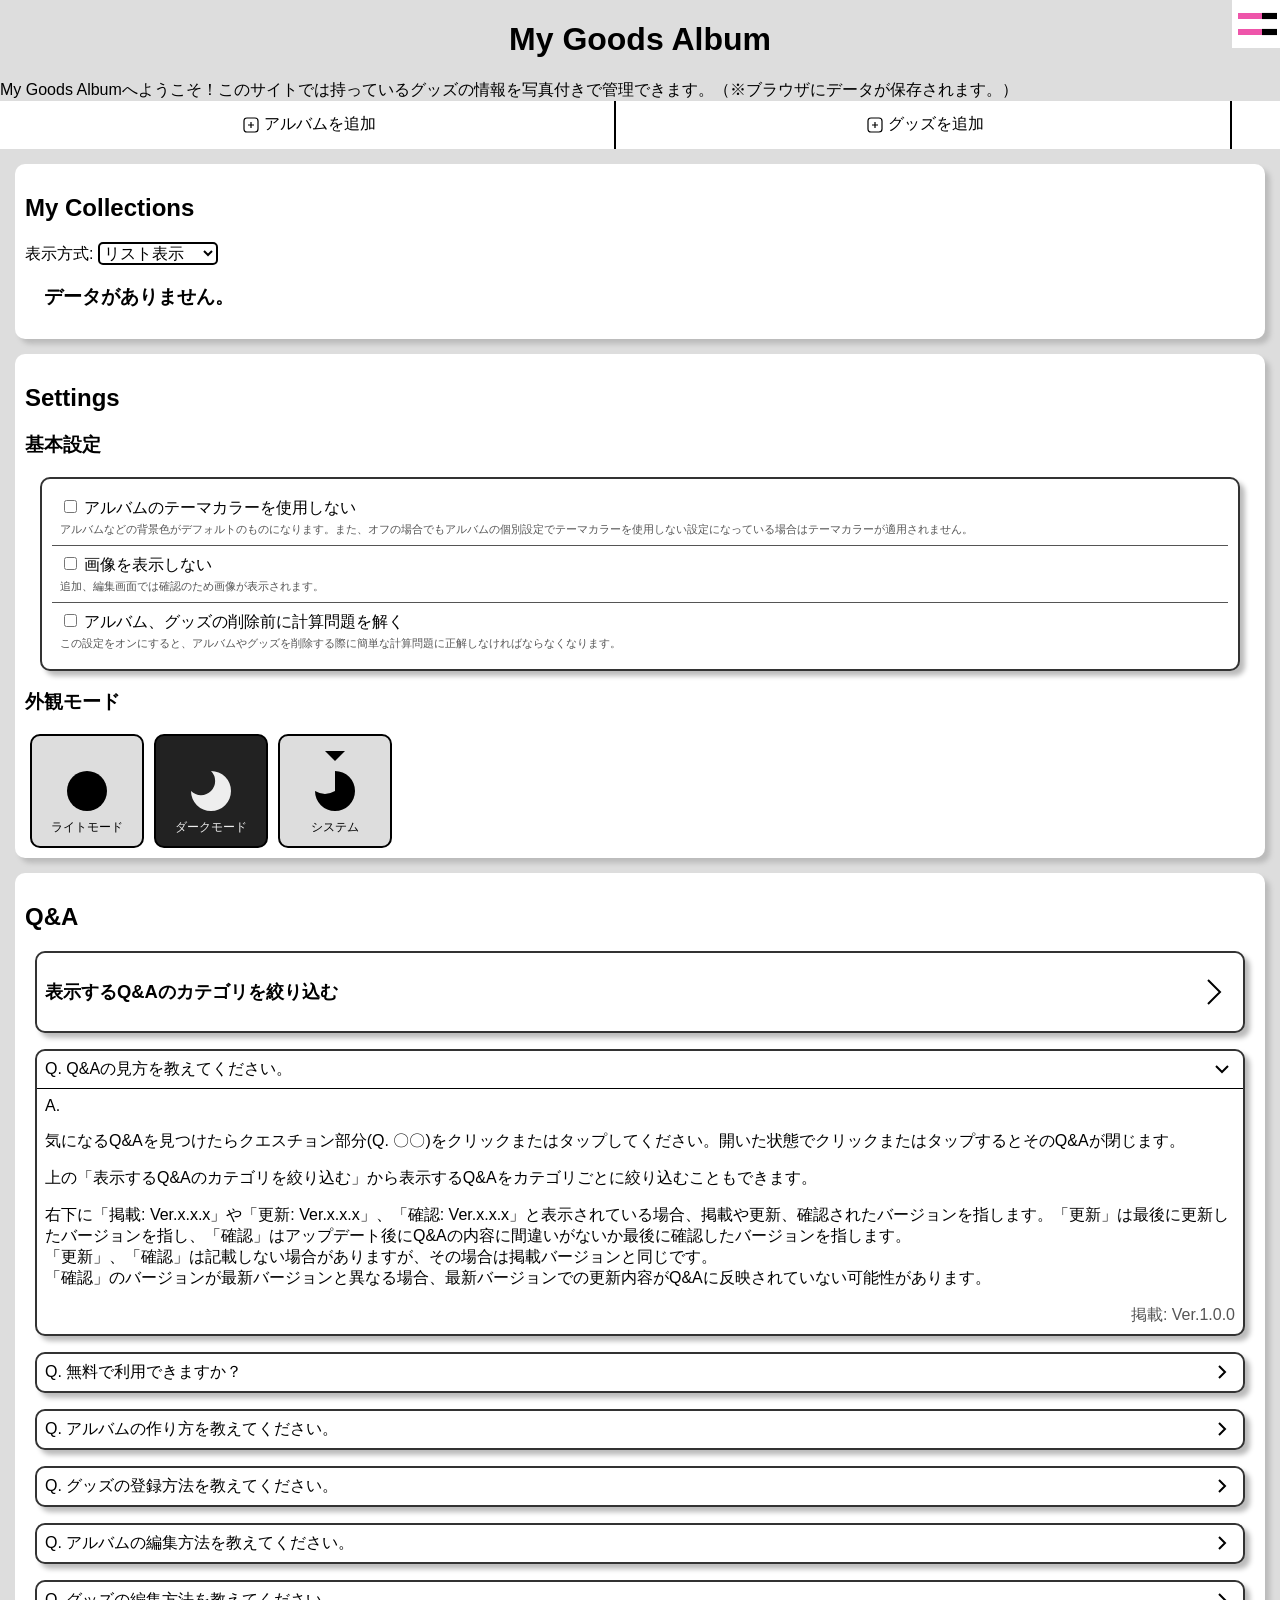
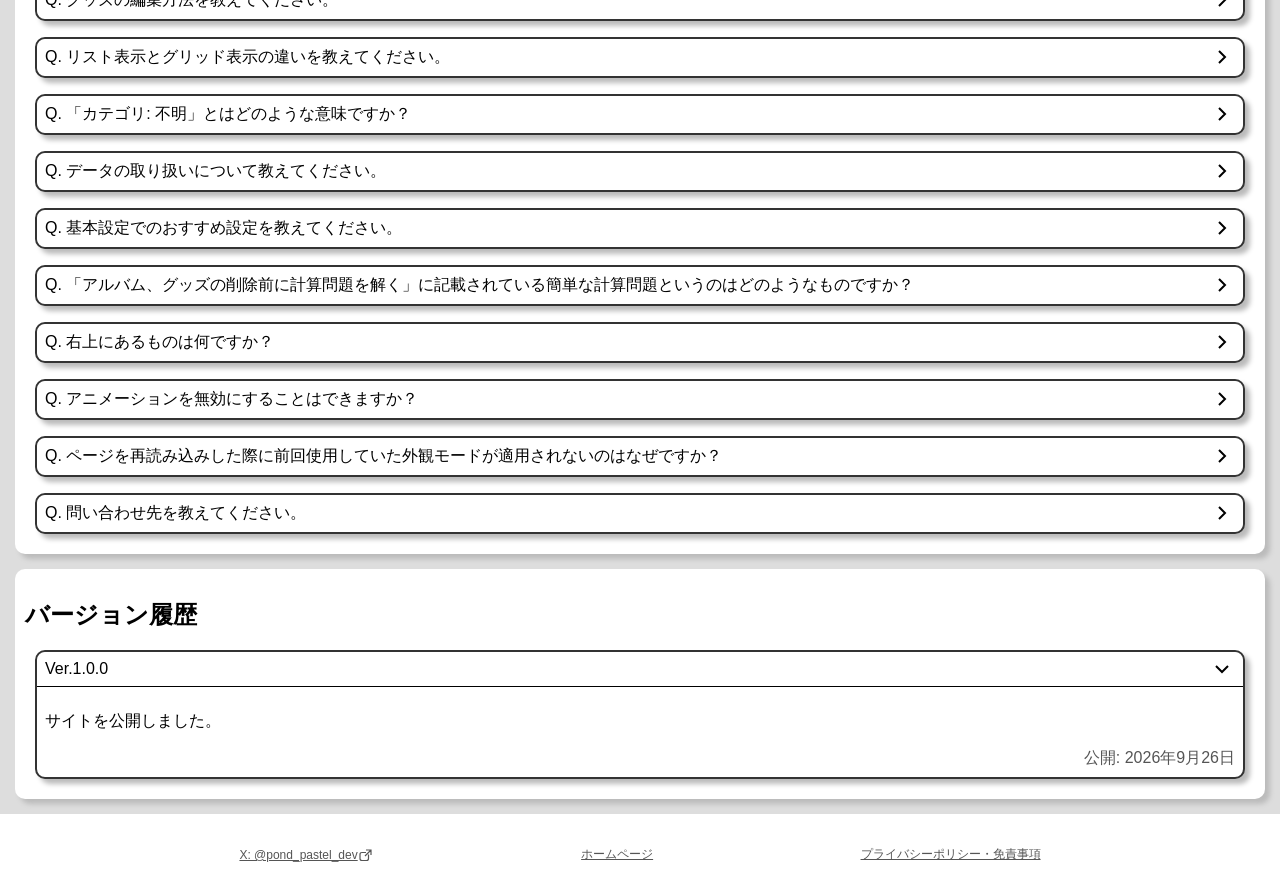
==== index.html @ c4eeac47 "Add files via upload" ====
<!DOCTYPE html>
<html lang="ja">
<head>
    <!-- Google tag (gtag.js) -->
    <script async src="https://www.googletagmanager.com/gtag/js?id=G-2VL06GJZG4"></script>
    <script>
        window.dataLayer = window.dataLayer || [];
        function gtag(){dataLayer.push(arguments);}
        const analyticsDisabled = localStorage.getItem("analytics-disabled");
        if(!JSON.parse(analyticsDisabled)) {
            gtag('js', new Date());

            gtag('config', 'G-2VL06GJZG4');
        }
    </script>
    <meta charset="UTF-8">
    <meta name="viewport" content="width=device-width, initial-scale=1.0">
    <meta name="description" content="My Goods Albumは、持っているグッズを記録・管理できるツールです。グッズの写真や情報を登録して、自分のコレクションを整理できます。">
    <meta name="keywords" content="推し活,グッズ,管理,コレクション,My Goods Album">
    <link rel="canonical" href="https://pond-pastel.github.io/my_goods_album/">
    <!--ogp-->
    <meta property="og:site_name" content="Pond Pastel">
    <meta property="og:title" content="My Goods Album - 持っているグッズを管理">
    <meta property="og:description" content="My Goods Albumは、持っているグッズを記録・管理できるツールです。グッズの写真や情報を登録して、自分のコレクションを整理できます。">
    <meta property="og:url" content="https://pond-pastel.github.io/my_goods_album/">
    <meta property="og:type" content="website">
    <meta property="og:image" content="https://pond-pastel.github.io/my_goods_album/image.png">
    <!--/ogp-->
    <!--twitter-->
    <meta name="twitter:card" content="summary_large_image">
    <meta name="twitter:site" content="@pond_pastel_dev">
    <meta name="twitter:title" content="My Goods Album - 持っているグッズを管理">
    <meta name="twitter:description" content="My Goods Albumは、持っているグッズを記録・管理できるツールです。グッズの写真や情報を登録して、自分のコレクションを整理できます。">
    <meta name="twitter:image" content="https://pond-pastel.github.io/my_goods_album/image.png">
    <!--/twitter-->
    <meta name="robots" content="index, follow">
    <script type="application/ld+json">
    {
        "@context": "https://schema.org",
        "@type": "SoftwareApplication",
        "name": "My Goods Album",
        "url": "https://pond-pastel.github.io/my_goods_album/",
        "applicationCategory": "LifestyleApplication",
        "softwareVersion": "1.0.0",
        "operatingSystem": "Web",
        "description": "My Goods Albumは、持っているグッズを記録・管理できるツールです。グッズの写真や情報を登録して、自分のコレクションを整理できます。",
        "author": {
            "@type": "Person",
            "name": "Pond Pastel"
        },
        "datePublished": "2026-09-26",
        "dateModified": "2026-09-26",
        "publisher": {
            "@type": "Organization",
            "name": "Pond Pastel",
            "url": "https://pond-pastel.github.io/",
            "logo": {
                "@type": "ImageObject",
                "url": "https://pond-pastel.github.io/logo.png"
            }
        },
        "browserRequirements": "JavaScript enabled",
        "inLanguage": "ja",
        "isAccessibleForFree": true
    }
    </script>
    <script type="application/ld+json">
        {
            "@context": "https://schema.org",
            "@type": "BreadcrumbList",
            "itemListElement": [
                {
                    "@type": "ListItem",
                    "position": 1,
                    "name": "トップ",
                    "item": "https://pond-pastel.github.io/"
                },
                {
                    "@type": "ListItem",
                    "position": 2,
                    "name": "My Goods Album",
                    "item": "https://pond-pastel.github.io/my_goods_album/"
                }
            ]
        }
    </script>
    <title>My Goods Album - 持っているグッズを管理</title>
    <link rel="icon" href="https://pond-pastel.github.io/favicon.ico" type="image/x-icon">
    <!--iPhone PWA-->
    <link rel="manifest" href="./manifest.webmanifest">
    <meta name="mobile-web-app-capable" content="yes">
    <meta name="theme-color" content="#ffc0cb">
    <meta name="apple-mobile-web-app-title" content="My Goods Album">
    <link rel="apple-touch-icon" href="./icon-192.png">
    <!--/iPhone PWA-->
    <link rel="stylesheet" href="style.css">
</head>
<body>
    <script type="module" src="main.js"></script>
    <h1 id="top">My Goods Album</h1>
    <div>My Goods Albumへようこそ！このサイトでは持っているグッズの情報を写真付きで管理できます。（※ブラウザにデータが保存されます。）</div>
    <noscript>
        <div id="noscript-title">JavaScriptが無効になっています。</div>
        <div>このサイトを表示するためにはブラウザの設定からJavaScriptを有効にしてください。</div>
    </noscript>
    <div id="blur">
        <div id="popup"></div>
    </div>
    <div class="details" id="banner">
        <div class="details-container">
            <div class="details-content">
                <div id="banner-content"></div>
            </div>
        </div>
    </div>
    <header>
        <div class="button-group">
            <button class="menu-button" id="add-new-folder-button">
                <svg viewBox="0 0 16 16" width="16" height="16">
                    <g class="text-svg" stroke="currentColor" stroke-width="1.2" fill="none">
                        <path d="M 1 4 Q 1 1, 4 1 H 12 Q 15 1, 15 4 V 12 Q 15 15, 12 15 H 4 Q 1 15, 1 12 Z" />
                        <path d="M 5 8 H 11 M 8 5 V 11" />
                    </g>
                </svg>
                <span>アルバムを追加</span>
            </button>
            <button class="menu-button" id="add-new-goods-button">
                <svg viewBox="0 0 16 16" width="16" height="16">
                    <g class="text-svg" stroke="currentColor" stroke-width="1.2" fill="none">
                        <path d="M 1 4 Q 1 1, 4 1 H 12 Q 15 1, 15 4 V 12 Q 15 15, 12 15 H 4 Q 1 15, 1 12 Z" />
                        <path d="M 5 8 H 11 M 8 5 V 11" />
                    </g>
                </svg>
                <span>グッズを追加</span>
            </button>
        </div>
    </header>
    <div class="details" id="details-menu-bg">
        <div class="details-container">
            <div class="details-content">
                <div id="details-menu">
                    <div id="jump-button-list">
                        <button class="jump-button details-menu-button" id="top-jump-button" data-jump-point="top">TOP</button>
                        <button class="jump-button details-menu-button" id="folder-jump-button" data-jump-point="folder-goods-box">My Collections</button>
                        <button class="jump-button details-menu-button" data-jump-point="settings">Settings</button>
                        <button class="jump-button details-menu-button" data-jump-point="q-and-a-box">Q&A</button>
                        <button class="jump-button details-menu-button" data-jump-point="ver-history-box">バージョン履歴</button>
                    </div>
                </div>
            </div>
        </div>
    </div>
    <button class="details-button details-menu-button" id="details-menu-button" data-target="details-menu-bg" aria-label="メニューを開く" title="メニューを開く">
        <svg class="penlight-svg" viewBox="0 0 16 32" width="24" height="48">
            <g class="penlight-color-svg" style="fill: #e5a;" fill="currentColor">
                <rect x="6" y="4" width="4" height="16" />
            </g>
            <g class="penlight-handle-svg" fill="currentColor">
                <rect x="5.95" y="20" width="4.1" height="10" />
            </g>
        </svg>
        <svg class="penlight-svg" viewBox="0 0 16 32" width="24" height="48">
            <g class="penlight-color-svg" style="fill: #e5a;" fill="currentColor">
                <rect x="6" y="4" width="4" height="16" />
            </g>
            <g class="penlight-handle-svg" fill="currentColor">
                <rect x="5.95" y="20" width="4.1" height="10" />
            </g>
        </svg>
    </button>
    <div class="box" id="folder-goods-box">
        <div class="loading-message" id="item-loading-message">
            <span>Loading</span>
            <svg class="loading-mark" viewBox="0 0 32 32" width="32" height="32">
                <defs>
                    <linearGradient id="loading-gradient" x1="0%" y1="0%" x2="100%" y2="0%">
                        <stop class="text-svg" offset="0%" stop-color="currentColor" stop-opacity="1" />
                        <stop class="text-svg" offset="100%" stop-color="currentColor" stop-opacity="0.3" />
                    </linearGradient>
                </defs>
                <circle cx="16" cy="16" r="10" id="item-loading-mark" fill="none" stroke="url(#loading-gradient)" stroke-width="4" stroke-linecap="round" stroke-dasharray="40" stroke-dashoffset="0" />
            </svg>
        </div>
        <div class="error-message" id="item-loading-error-message">データの読み込みに失敗しました。</div>
        <div id="folder-goods-group" style="display: none;">
            <h2 id="folder-name">My Collections</h2>
            <div id="folder-action-group" style="display: none;">
                <button id="delete-folder-button">このアルバムを削除</button>
                <button id="edit-folder-button">このアルバムを編集</button>
            </div>
            <div id="display-mode-group">
                <span>表示方式: </span>
                <select id="display-mode-select">
                    <option value="list" selected>リスト表示</option>
                    <option value="grid">グリッド表示</option>
                </select>
            </div>
            <div id="page-history-group" style="display: none;">
                <div id="page-history-button-group"></div>
                <div class="page-back-button-group">
                    <button class="back-button" id="page-back-button">
                        <svg class="text-svg page-back-svg" viewBox="0 0 16 16" width="16" height="16">
                            <g class="text-svg" fill="none" stroke="currentColor" stroke-width="2">
                                <path d="M 10 2 L 6 8 L 10 14" />
                            </g>
                        </svg>
                        <span>Back</span>
                    </button>
                </div>
            </div>
            <div class="error-message" id="no-items-message">データがありません。</div>
            <div id="folder-list"></div>
            <div id="goods-list"></div>
        </div>
    </div>
    <div class="box" id="settings">
        <h2>Settings</h2>
        <div>
            <h3>基本設定</h3>
            <div class="box settings-box">
                <div class="settings-checkbox-group">
                    <label>
                        <input type="checkbox" class="settings-checkbox" id="no-folder-color">
                        <span>アルバムのテーマカラーを使用しない</span>
                    </label>
                    <br>
                    <span class="mini-description animation-reduce-description" style="display: none;">
                        *端末の「動きを減らす」設定がオンになっている場合、この項目はオンになります。
                        <br>
                    </span>
                    <span class="mini-description">アルバムなどの背景色がデフォルトのものになります。また、オフの場合でもアルバムの個別設定でテーマカラーを使用しない設定になっている場合はテーマカラーが適用されません。</span>
                </div>
                <div class="settings-checkbox-group">
                    <label>
                        <input type="checkbox" class="settings-checkbox" id="privacy-protection">
                        <span>画像を表示しない</span>
                    </label>
                    <br>
                    <span class="mini-description">追加、編集画面では確認のため画像が表示されます。</span>
                </div>
                <div class="settings-checkbox-group">
                    <label>
                        <input type="checkbox" class="settings-checkbox" id="calculation-for-deletion">
                        <span>アルバム、グッズの削除前に計算問題を解く</span>
                    </label>
                    <br>
                    <span class="mini-description">この設定をオンにすると、アルバムやグッズを削除する際に簡単な計算問題に正解しなければならなくなります。</span>
                </div>
            </div>
        </div>
        <div>
            <h3>外観モード</h3>
            <div id="appearance-mode-button-group">
                <button class="appearance-mode-button" id="light-mode" data-target="light-mode-radio" title="ライトモード">
                    <input type="radio" name="appearance-mode" id="light-mode-radio">
                    <svg width="100px" height="100px" viewBox="0 0 100 100" class="appearance-mode-svg" id="light-svg">
                        <g class="light-svg-g" fill="currentColor">
                            <path class="appearance-check-svg" d="M 40 10 H 60 L 50 20 Z" />
                            <circle class="light-mark" cx="50" cy="50" r="20" />
                        </g>
                        <text class="light-svg-text appearance-text" fill="currentColor" x="14" y="90">ライトモード</text>
                    </svg>
                </button>
                <button class="appearance-mode-button" id="dark-mode" data-target="dark-mode-radio" title="ダークモード">
                    <input type="radio" name="appearance-mode" id="dark-mode-radio">
                    <svg width="100px" height="100px" viewBox="0 0 100 100" class="appearance-mode-svg" id="dark-svg">
                        <g class="dark-svg-g" fill="currentColor">
                            <path class="appearance-check-svg" d="M 40 10 H 60 L 50 20 Z" />
                            <path class="dark-mark" d="M 30 50 A 10 10 0 0 0 50 30 A 20 20 0 0 1 50 70 A 20 20 0 0 1 30 50 Z" />
                        </g>
                        <text class="dark-svg-text appearance-text" fill="currentColor" x="14" y="90">ダークモード</text>
                    </svg>
                </button>
                <button class="appearance-mode-button" id="system-mode" data-target="system-mode-radio" title="システム">
                    <input type="radio" name="appearance-mode" id="system-mode-radio" checked>
                    <svg width="100px" height="100px" viewBox="0 0 100 100" class="appearance-mode-svg" id="system-svg">
                        <g class="system-svg-g" fill="currentColor">
                            <path class="appearance-check-svg" d="M 40 10 H 60 L 50 20 Z" />
                            <path class="system-mark" d="M 50 30 A 20 20 0 0 1 50 70 A 20 20 0 0 1 30 50 A 20 20 0 0 0 50 50 Z" />
                        </g>
                        <text class="system-svg-text appearance-text" x="26" y="90">システム</text>
                    </svg>
                </button>
            </div>
        </div>
    </div>
    <div class="box" id="q-and-a-box">
        <h2>Q&A</h2>
        <div id="q-and-a-group">
            <div class="details q-and-a-group" id="q-and-a-category-box">
                <button class="details-button q-and-a-button" data-target="q-and-a-category-box">
                    <span id="q-and-a-category-button">表示するQ&Aのカテゴリを絞り込む</span>
                    <svg class="details-arrow" viewBox="0 0 32 32" width="32" height="32" aria-hidden="true">
                        <g class="text-svg" stroke="currentColor" stroke-width="2" fill="none">
                            <path d="M 10 4 L 22 16 L 10 28" />
                        </g>
                    </svg>
                </button>
                <div class="details-container">
                    <div class="details-content">
                        <div id="q-and-a-checkbox-group">
                            <div>チェックが入っているカテゴリのQ&Aが表示されます。</div>
                            <div>
                                <div>
                                    <label>
                                        <input type="checkbox" class="q-and-a-category-checkbox" id="qa-c-how-to-use" checked>
                                        <span>使い方・仕様</span>
                                    </label>
                                </div>
                                <div>
                                    <label>
                                        <input type="checkbox" class="q-and-a-category-checkbox" id="qa-c-settings" checked>
                                        <span>設定</span>
                                    </label>
                                </div>
                                <div>
                                    <label>
                                        <input type="checkbox" class="q-and-a-category-checkbox" id="qa-c-accessibility" checked>
                                        <span>アクセシビリティ</span>
                                    </label>
                                </div>
                                <div>
                                    <label>
                                        <input type="checkbox" class="q-and-a-category-checkbox" id="qa-c-other" checked>
                                        <span>その他</span>
                                    </label>
                                </div>
                            </div>
                        </div>
                    </div>
                </div>
            </div>
            <div class="details q-and-a-group open qa-c-how-to-use" id="qa-how-to-read-the-qa">
                <button class="details-button q-and-a-button" data-target="qa-how-to-read-the-qa">
                    <span class="q-and-a-question">Q&Aの見方を教えてください。</span>
                    <svg class="details-arrow" viewBox="0 0 16 16" width="16" height="16" aria-hidden="true">
                        <g class="text-svg" stroke="currentColor" stroke-width="2" fill="none">
                            <path d="M 5 2 L 11 8 L 5 14" />
                        </g>
                    </svg>
                </button>
                <div class="details-container">
                    <div class="details-content">
                        <div class="q-and-a-answer">
                            <p>
                                気になるQ&Aを見つけたらクエスチョン部分(Q. 〇〇)をクリックまたはタップしてください。開いた状態でクリックまたはタップするとそのQ&Aが閉じます。
                            </p>
                            <p>
                                上の「表示するQ&Aのカテゴリを絞り込む」から表示するQ&Aをカテゴリごとに絞り込むこともできます。
                            </p>
                            <p>
                                右下に「掲載: Ver.x.x.x」や「更新: Ver.x.x.x」、「確認: Ver.x.x.x」と表示されている場合、掲載や更新、確認されたバージョンを指します。「更新」は最後に更新したバージョンを指し、「確認」はアップデート後にQ&Aの内容に間違いがないか最後に確認したバージョンを指します。
                                <br>
                                「更新」、「確認」は記載しない場合がありますが、その場合は掲載バージョンと同じです。
                                <br>
                                「確認」のバージョンが最新バージョンと異なる場合、最新バージョンでの更新内容がQ&Aに反映されていない可能性があります。
                            </p>
                            <div class="ver-of-publication">Ver.1.0.0</div>
                            <!--<div class="last-updated-ver">Ver.1.0.0</div>
                            <div class="verified-ver">Ver.1.0.0</div>-->
                        </div>
                    </div>
                </div>
            </div>
            <div class="details q-and-a-group qa-c-other" id="qa-usage-fees">
                <button class="details-button q-and-a-button" data-target="qa-usage-fees">
                    <span class="q-and-a-question">無料で利用できますか？</span>
                    <svg class="details-arrow" viewBox="0 0 16 16" width="16" height="16" aria-hidden="true">
                        <g class="text-svg" stroke="currentColor" stroke-width="2" fill="none">
                            <path d="M 5 2 L 11 8 L 5 14" />
                        </g>
                    </svg>
                </button>
                <div class="details-container">
                    <div class="details-content">
                        <div class="q-and-a-answer">
                            <p>
                                全ての機能を無料で利用していただけます。
                            </p>
                            <div class="ver-of-publication">Ver.1.0.0</div>
                        </div>
                    </div>
                </div>
            </div>
            <div class="details q-and-a-group qa-c-how-to-use" id="qa-add-album">
                <button class="details-button q-and-a-button" data-target="qa-add-album">
                    <span class="q-and-a-question">アルバムの作り方を教えてください。</span>
                    <svg class="details-arrow" viewBox="0 0 16 16" width="16" height="16" aria-hidden="true">
                        <g class="text-svg" stroke="currentColor" stroke-width="2" fill="none">
                            <path d="M 5 2 L 11 8 L 5 14" />
                        </g>
                    </svg>
                </button>
                <div class="details-container">
                    <div class="details-content">
                        <div class="q-and-a-answer">
                            <p>
                                画面上部左の「アルバムを追加」ボタンをクリックまたはタップして、情報を入力し「追加」ボタンをクリックまたはタップしてください（アルバム名は必須で、その他の項目は任意です）。
                                <br>
                                アルバムは追加時に開かれていたアルバムに追加されます。
                            </p>
                            <div class="ver-of-publication">Ver.1.0.0</div>
                        </div>
                    </div>
                </div>
            </div>
            <div class="details q-and-a-group qa-c-how-to-use" id="qa-add-goods">
                <button class="details-button q-and-a-button" data-target="qa-add-goods">
                    <span class="q-and-a-question">グッズの登録方法を教えてください。</span>
                    <svg class="details-arrow" viewBox="0 0 16 16" width="16" height="16" aria-hidden="true">
                        <g class="text-svg" stroke="currentColor" stroke-width="2" fill="none">
                            <path d="M 5 2 L 11 8 L 5 14" />
                        </g>
                    </svg>
                </button>
                <div class="details-container">
                    <div class="details-content">
                        <div class="q-and-a-answer">
                            <p>
                                画面上部右の「グッズを追加」ボタンをクリックまたはタップして、情報を入力し「追加」ボタンをクリックまたはタップしてください（グッズ名は必須で、その他の項目は任意です）。
                                <br>
                                グッズの追加先は「追加するアルバムを選択」で選択してください。
                            </p>
                            <div class="ver-of-publication">Ver.1.0.0</div>
                        </div>
                    </div>
                </div>
            </div>
            <div class="details q-and-a-group qa-c-how-to-use" id="qa-folder-edit">
                <button class="details-button q-and-a-button" data-target="qa-folder-edit">
                    <span class="q-and-a-question">アルバムの編集方法を教えてください。</span>
                    <svg class="details-arrow" viewBox="0 0 16 16" width="16" height="16" aria-hidden="true">
                        <g class="text-svg" stroke="currentColor" stroke-width="2" fill="none">
                            <path d="M 5 2 L 11 8 L 5 14" />
                        </g>
                    </svg>
                </button>
                <div class="details-container">
                    <div class="details-content">
                        <div class="q-and-a-answer">
                            <p>
                                編集したいアルバムを開き、「このアルバムを編集」ボタンをクリックまたはタップしてください。
                            </p>
                            <div class="ver-of-publication">Ver.1.0.0</div>
                        </div>
                    </div>
                </div>
            </div>
            <div class="details q-and-a-group qa-c-how-to-use" id="qa-goods-edit">
                <button class="details-button q-and-a-button" data-target="qa-goods-edit">
                    <span class="q-and-a-question">グッズの編集方法を教えてください。</span>
                    <svg class="details-arrow" viewBox="0 0 16 16" width="16" height="16" aria-hidden="true">
                        <g class="text-svg" stroke="currentColor" stroke-width="2" fill="none">
                            <path d="M 5 2 L 11 8 L 5 14" />
                        </g>
                    </svg>
                </button>
                <div class="details-container">
                    <div class="details-content">
                        <div class="q-and-a-answer">
                            <p>
                                編集したいグッズを一覧から選び、「このグッズを編集」ボタンをクリックまたはタップしてください。
                            </p>
                            <div class="ver-of-publication">Ver.1.0.0</div>
                        </div>
                    </div>
                </div>
            </div>
            <div class="details q-and-a-group qa-c-how-to-use" id="qa-list-grid-display">
                <button class="details-button q-and-a-button" data-target="qa-list-grid-display">
                    <span class="q-and-a-question">リスト表示とグリッド表示の違いを教えてください。</span>
                    <svg class="details-arrow" viewBox="0 0 16 16" width="16" height="16" aria-hidden="true">
                        <g class="text-svg" stroke="currentColor" stroke-width="2" fill="none">
                            <path d="M 5 2 L 11 8 L 5 14" />
                        </g>
                    </svg>
                </button>
                <div class="details-container">
                    <div class="details-content">
                        <div class="q-and-a-answer">
                            <ul>
                                <li>
                                    リスト表示: 1行につき1つまでアルバム、グッズが表示されます。
                                </li>
                                <li>
                                    グリッド表示: 画面の横幅によりアルバム、グッズが表示される数が以下のように変化します。
                                    <ul>
                                        <li>
                                            600ピクセル以下: 1行につき2つまで
                                        </li>
                                        <li>
                                            601〜899ピクセル: 1行につき3つまで
                                        </li>
                                        <li>
                                            900〜1200ピクセル: 1行につき4つまで
                                        </li>
                                        <li>
                                            1201ピクセル以上: 1行につき5つまで
                                        </li>
                                    </ul>
                                </li>
                            </ul>
                            <div class="ver-of-publication">Ver.1.0.0</div>
                        </div>
                    </div>
                </div>
            </div>
            <div class="details q-and-a-group qa-c-how-to-use" id="qa-category-unknown">
                <button class="details-button q-and-a-button" data-target="qa-category-unknown">
                    <span class="q-and-a-question">「カテゴリ: 不明」とはどのような意味ですか？</span>
                    <svg class="details-arrow" viewBox="0 0 16 16" width="16" height="16" aria-hidden="true">
                        <g class="text-svg" stroke="currentColor" stroke-width="2" fill="none">
                            <path d="M 5 2 L 11 8 L 5 14" />
                        </g>
                    </svg>
                </button>
                <div class="details-container">
                    <div class="details-content">
                        <div class="q-and-a-answer">
                            <p>
                                カテゴリが登録されていない<!--、または廃止されたカテゴリが設定されている-->という意味です。
                            </p>
                            <div class="ver-of-publication">Ver.1.0.0</div>
                        </div>
                    </div>
                </div>
            </div>
            <div class="details q-and-a-group qa-c-how-to-use" id="qa-handling-of-data">
                <button class="details-button q-and-a-button" data-target="qa-handling-of-data">
                    <span class="q-and-a-question">データの取り扱いについて教えてください。</span>
                    <svg class="details-arrow" viewBox="0 0 16 16" width="16" height="16" aria-hidden="true">
                        <g class="text-svg" stroke="currentColor" stroke-width="2" fill="none">
                            <path d="M 5 2 L 11 8 L 5 14" />
                        </g>
                    </svg>
                </button>
                <div class="details-container">
                    <div class="details-content">
                        <div class="q-and-a-answer">
                            <p>
                                登録したアルバム、グッズの情報や画像は外部サーバーへ送信されず、ブラウザ内に保存されます。
                                <br>
                                保存されたデータは通常、保存したブラウザ上でのみ閲覧できます。
                            </p>
                            <p>
                                保存にはIndexedDB（ブラウザにデータを保存する仕組み）を使用しています。
                            </p>
                            <p>
                                ブラウザにのみデータを保存しているため、ブラウザの設定などからデータを削除した場合やブラウザによってデータが削除された場合、データが失われます。
                            </p>
                            <p>
                                一部のデータを削除したい場合は以下の手順で削除してください。
                            </p>
                            <ul>
                                <li>
                                    アルバムを削除する場合: 削除したいアルバムを開き「このアルバムを削除」ボタンをクリックまたはタップし、確認画面で「削除」ボタンをクリックまたはタップしてください。
                                </li>
                                <li>
                                    グッズを削除する場合: 削除したいグッズの詳細画面を開き「このグッズを削除」ボタンをクリックまたはタップし、確認画面で「削除」ボタンをクリックまたはタップしてください。
                                </li>
                            </ul>
                            <div class="ver-of-publication">Ver.1.0.0</div>
                        </div>
                    </div>
                </div>
            </div>
            <div class="details q-and-a-group qa-c-settings" id="qa-recommended-settings">
                <button class="details-button q-and-a-button" data-target="qa-recommended-settings">
                    <span class="q-and-a-question">基本設定でのおすすめ設定を教えてください。</span>
                    <svg class="details-arrow" viewBox="0 0 16 16" width="16" height="16" aria-hidden="true">
                        <g class="text-svg" stroke="currentColor" stroke-width="2" fill="none">
                            <path d="M 5 2 L 11 8 L 5 14" />
                        </g>
                    </svg>
                </button>
                <div class="details-container">
                    <div class="details-content">
                        <div class="q-and-a-answer">
                            <ul>
                                <li>
                                    アルバムのテーマカラーを使用しない: 落ち着いた画面にしたい方はオン、色が変わるのを楽しみたい方はオフにするのがおすすめです（この設定に関わらずアルバムの個別設定で色が変わらない設定にしている場合はそのアルバムでは色は変わりません）。
                                    <br>
                                    アニメーションを完全に止めたい場合は端末の「動きを減らす」設定をオンにしてください。
                                </li>
                                <li>
                                    画像を表示しない: SNSなどに画面を共有する際に登録した画像を表示したくない方はオン、そうでない方はオフがおすすめです（オンにしても追加画面や編集画面では表示されます）。
                                </li>
                                <li>
                                    アルバム、グッズの削除前に計算問題を解く: 誤ってアルバム、グッズを削除したくない方はオン、削除前の計算が面倒な方はオフがおすすめです。
                                </li>
                            </ul>
                            <div class="ver-of-publication">Ver.1.0.0</div>
                        </div>
                    </div>
                </div>
            </div>
            <div class="details q-and-a-group qa-c-settings" id="qa-delete-after-calculation">
                <button class="details-button q-and-a-button" data-target="qa-delete-after-calculation">
                    <span class="q-and-a-question">「アルバム、グッズの削除前に計算問題を解く」に記載されている簡単な計算問題というのはどのようなものですか？</span>
                    <svg class="details-arrow" viewBox="0 0 16 16" width="16" height="16" aria-hidden="true">
                        <g class="text-svg" stroke="currentColor" stroke-width="2" fill="none">
                            <path d="M 5 2 L 11 8 L 5 14" />
                        </g>
                    </svg>
                </button>
                <div class="details-container">
                    <div class="details-content">
                        <div class="q-and-a-answer">
                            <p>
                                (1~9)×(1~9)の掛け算です。
                            </p>
                            <div class="ver-of-publication">Ver.1.0.0</div>
                        </div>
                    </div>
                </div>
            </div>
            <div class="details q-and-a-group qa-c-other" id="qa-jump-menu-button">
                <button class="details-button q-and-a-button" data-target="qa-jump-menu-button">
                    <span class="q-and-a-question">右上にあるものは何ですか？</span>
                    <svg class="details-arrow" viewBox="0 0 16 16" width="16" height="16" aria-hidden="true">
                        <g class="text-svg" stroke="currentColor" stroke-width="2" fill="none">
                            <path d="M 5 2 L 11 8 L 5 14" />
                        </g>
                    </svg>
                </button>
                <div class="details-container">
                    <div class="details-content">
                        <div class="q-and-a-answer">
                            <p>
                                ペンライトをイメージしたメニューボタンです。メニューボタンをクリックまたはタップし、見たい項目をクリックまたはタップするとその項目まで自動でスクロールします。
                            </p>
                            <div class="ver-of-publication">Ver.1.0.0</div>
                        </div>
                    </div>
                </div>
            </div>
            <div class="details q-and-a-group qa-c-accessibility" id="qa-animation">
                <button class="details-button q-and-a-button" data-target="qa-animation">
                    <span class="q-and-a-question">アニメーションを無効にすることはできますか？</span>
                    <svg class="details-arrow" viewBox="0 0 16 16" width="16" height="16" aria-hidden="true">
                        <g class="text-svg" stroke="currentColor" stroke-width="2" fill="none">
                            <path d="M 5 2 L 11 8 L 5 14" />
                        </g>
                    </svg>
                </button>
                <div class="details-container">
                    <div class="details-content">
                        <div class="q-and-a-answer">
                            <p>
                                ご利用の端末の「動きを減らす」設定をオンにすることでアニメーションを無効にできます（点滅防止のためテーマカラーの適用も無効になります）。
                                <br>
                                名称、設定方法は端末やOSにより異なります。
                            </p>
                            <div class="ver-of-publication">Ver.1.0.0</div>
                        </div>
                    </div>
                </div>
            </div>
            <div class="details q-and-a-group qa-c-accessibility" id="qa-init-disable-appearance-mode">
                <button class="details-button q-and-a-button" data-target="qa-init-disable-appearance-mode">
                    <span class="q-and-a-question">ページを再読み込みした際に前回使用していた外観モードが適用されないのはなぜですか？</span>
                    <svg class="details-arrow" viewBox="0 0 16 16" width="16" height="16" aria-hidden="true">
                        <g class="text-svg" stroke="currentColor" stroke-width="2" fill="none">
                            <path d="M 5 2 L 11 8 L 5 14" />
                        </g>
                    </svg>
                </button>
                <div class="details-container">
                    <div class="details-content">
                        <div class="q-and-a-answer">
                            <p>
                                端末の「動きを減らす」設定がオンになっているためです。
                                <br>
                                この設定がオンの場合、点滅防止のためにアクセス時に適用される外観モードがシステムと同じ外観モードになります。
                                <br>
                                システムとは違う外観モードを設定したい場合は再度設定してください（端末の「動きを減らす」設定をオフにする必要はありません）。
                            </p>
                            <div class="ver-of-publication">Ver.1.0.0</div>
                        </div>
                    </div>
                </div>
            </div>
            <div class="details q-and-a-group qa-c-other" id="qa-inquiry">
                <button class="details-button q-and-a-button" data-target="qa-inquiry">
                    <span class="q-and-a-question">問い合わせ先を教えてください。</span>
                    <svg class="details-arrow" viewBox="0 0 16 16" width="16" height="16" aria-hidden="true">
                        <g class="text-svg" stroke="currentColor" stroke-width="2" fill="none">
                            <path d="M 5 2 L 11 8 L 5 14" />
                        </g>
                    </svg>
                </button>
                <div class="details-container">
                    <div class="details-content">
                        <div class="q-and-a-answer">
                            <p>
                                以下のXアカウントまでお問い合わせください。
                                <br>
                                新機能のご要望や不具合報告、その他のお問い合わせなどを受け付けています。
                                <br>
                                回答まで時間がかかる場合があります。また、全てにお答えできるわけではありません。
                            </p>
                            <p>
                                <a class="external-link-a" href="https://x.com/pond_pastel_dev" title="X: @pond_pastel_dev" target="_blank" rel="nofollow noopener noreferrer">
                                    <span >X: @pond_pastel_dev</span>
                                    <svg viewBox="0 0 16 16" width="16" height="16">
                                        <title>外部リンクが開きます。</title>
                                        <g class="external-link-svg" fill="none" stroke="currentColor" stroke-width="1.2">
                                            <path d="M 8 3 H 13 V 8 M 13 3 L 7 9 M 8 5.5 H 4 Q 2 5.5, 2 7.5 V 11.5 Q 2 13.5, 4 13.5 H 8.5 Q 10.5 13.5, 10.5 11.5 V 7.5" />
                                        </g>
                                    </svg>
                                </a>
                            </p>
                            <div class="ver-of-publication">Ver.1.0.0</div>
                        </div>
                    </div>
                </div>
            </div>
        </div>
    </div>
    <div class="box" id="ver-history-box">
        <h2>バージョン履歴</h2>
        <div id="ver-history-group">
            <div class="details ver-history-group open" id="v-1-0-0">
                <button class="details-button ver-history-button" data-target="v-1-0-0">
                    <span>Ver.1.0.0</span>
                    <svg class="details-arrow" viewBox="0 0 16 16" width="16" height="16" aria-hidden="true">
                        <g class="text-svg" stroke="currentColor" stroke-width="2" fill="none">
                            <path d="M 5 2 L 11 8 L 5 14" />
                        </g>
                    </svg>
                </button>
                <div class="details-container">
                    <div class="details-content">
                        <div class="ver-history-content">
                            <p>
                                サイトを公開しました。
                            </p>
                            <div class="ver-public-date">
                                <time datetime="2026-09-26">2026年9月26日</time>
                            </div>
                        </div>
                    </div>
                </div>
            </div>
        </div>
    </div>
    <!--<div class="box" style="display: none;">
        <h2>テスト用ボタン</h2>
        <button class="test" id="test-show-banner-button">Show Banner</button>
        <button class="test" id="test-show-popup-button">Show Popup</button>
        <h2>テスト用svg</h2>
        <div>
            <button class="goods-button">
                <svg class="goods-symbol-svg" viewBox="0 0 100 100">
                    <g class="symbol-svg" fill="none" stroke="currentColor" stroke-width="2">
                        <rect x="27" y="20" width="46" height="60" />
                    </g>
                    <g class="fill-symbol-svg" fill="currentColor">
                        <rect x="27" y="70" width="46" height="10" />
                        <path d="M 30 68 A 1 1 0 0 1 70 68 Z" />
                        <circle cx="50" cy="35" r="10" />
                    </g>
                </svg>
                <span class="overview-group">
                    <span class="goods-title">写真アイコン</span>
                    <span class="overview">説明</span>
                </span>
            </button>
        </div>
        <div>
            <button class="goods-button">
                <svg class="goods-symbol-svg" viewBox="0 0 100 100">
                    <g class="symbol-svg" fill="none" stroke="currentColor" stroke-width="2">
                        <path d="M 42.5 80 Q 40 80, 40 77.5 V 65 Q 40 62.5, 37.5 62.5 Q 35 62.5, 35 60 V 42.5 Q 35 40, 37.5 40 H 62.5 Q 65 40, 65 42.5 V 60 Q 65 62.5, 62.5 62.5 Q 60 62.5, 60 65 V 77.5 Q 60 80, 57.5 80 Z" />
                        <circle cx="50" cy="30" r="7" />
                    </g>
                    <g class="fill-symbol-svg" fill="currentColor">
                        <path d="M 30 80 A 4 1 0 0 1 70 80 A 4 1 0 0 1 30 80 Z" />
                    </g>
                </svg>
                <span class="overview-group">
                    <span class="goods-title">アクスタアイコン</span>
                </span>
            </button>
        </div>
        <div>
            <button class="goods-button">
                <svg class="goods-symbol-svg" viewBox="0 0 100 100">
                    <g class="symbol-svg" fill="none" stroke="currentColor" stroke-width="2">
                        <path d="M 30 40 C 10 10, 90 10, 70 40 Q 50 70, 30 40 M 47 55 V 75 A 1 1 0 0 0 53 75 V 55" />
                    </g>
                    <g class="fill-symbol-svg" fill="currentColor">
                        <path d="M 50 50 L 40 40 A 1 1 0 0 1 50 30 A 1 1 0 0 1 60 40 Z" />
                    </g>
                </svg>
                <span class="overview-group">
                    <span class="goods-title">うちわアイコン</span>
                </span>
            </button>
        </div>
        <div>
            <button class="goods-button">
                <svg class="goods-symbol-svg" viewBox="0 0 100 100">
                    <g class="symbol-svg" fill="none" stroke="currentColor" stroke-width="2">
                        <path d="M 47.5 35 V 15 A 1 1 0 0 1 52.5 15 V 35 A 1 1 0 0 1 47.5 35 Z M 50 85 L 30 65 A 1 1 0 0 1 50 45 A 1 1 0 0 1 70 65 Z" />
                        <circle cx="50" cy="39" r="4" />
                    </g>
                </svg>
                <span class="overview-group">
                    <span class="goods-title">キーホルダーアイコン</span>
                </span>
            </button>
        </div>
        <div>
            <button class="goods-button">
                <svg class="goods-symbol-svg" viewBox="0 0 100 100">
                    <g class="symbol-svg" fill="none" stroke="currentColor" stroke-width="2">
                        <rect x="45" y="10" width="10" height="50" />
                        <path d="M 40 25 L 30 15 M 40 35 H 25 M 40 45 L 30 55 M 60 25 L 70 15 M 60 35 H 75 M 60 45 L 70 55" />
                    </g>
                    <g class="fill-symbol-svg" fill="currentColor">
                        <rect x="43.5" y="60" width="13" height="30" />
                    </g>
                </svg>
                <span class="overview-group">
                    <span class="goods-title">ペンライトアイコン</span>
                </span>
            </button>
        </div>
        <div>
            <button class="goods-button">
                <svg class="goods-symbol-svg" viewBox="0 0 100 100">
                    <g class="symbol-svg" fill="none" stroke="currentColor" stroke-width="2">
                        <path d="M 25 25 L 85 45 L 75 75 L 15 55 Z" />
                    </g>
                    <g class="fill-symbol-svg" fill="currentColor">
                        <path d="M 33 61 A 1 1 0 0 1 57 69 Z M 15 55 L 25 25 L 31 27 L 21 57 Z M 85 45 L 75 75 L 69 73 L 79 43 Z" />
                        <circle cx="52" cy="44" r="6" />
                    </g>
                </svg>
                <span class="overview-group">
                    <span class="goods-title">タオルアイコン</span>
                </span>
            </button>
        </div>
        <div>
            <button class="goods-button">
                <svg class="goods-symbol-svg" viewBox="0 0 100 100">
                    <g class="symbol-svg" fill="none" stroke="currentColor" stroke-width="2">
                        <path d="M 35 60 Q 30 60, 25 65 T 15 70 H 10 L 15 75 L 10 80 H 15 Q 20 80, 25 75 T 40 65 M 65 60 Q 70 60, 75 65 T 85 70 H 90 L 85 75 L 90 80 H 85 Q 80 80, 75 75 T 60 65" />
                    </g>
                    <g class="fill-symbol-svg" fill="currentColor">
                        <path d="M 50 75 L 25 50 A 1 1 0 0 1 50 25 A 1 1 0 0 1 75 50 Z" />
                    </g>
                </svg>
                <span class="overview-group">
                    <span class="goods-title">バッジアイコン</span>
                </span>
            </button>
        </div>
        <div>
            <button class="goods-button">
                <svg class="goods-symbol-svg" viewBox="0 0 100 100">
                    <g class="symbol-svg" fill="none" stroke="currentColor" stroke-width="2">
                        <path d="M 30 30 A 1 1 0 0 1 70 30 H 65 A 1 1 0 0 0 35 30 Z M 20 30 H 80 V 90 H 20 Z M 50 75 L 35 60 A 1 1 0 0 1 50 45 A 1 1 0 0 1 65 60 Z" />
                    </g>
                </svg>
                <span class="overview-group">
                    <span class="goods-title">バッグアイコン</span>
                </span>
            </button>
        </div>
        <div>
            <button class="goods-button">
                <svg class="goods-symbol-svg" viewBox="0 0 100 100">
                    <g class="symbol-svg" fill="none" stroke="currentColor" stroke-width="2">
                        <path d="M 75 40 V 80 H 25 V 40 H 32.5 M 57.5 40 H 62.5 M 25 45 H 75 M 50 75 L 40 65 A 1 1 0 0 1 50 55 A 1 1 0 0 1 60 65 Z M 35 45 L 25 25 L 45 15 L 60 45 M 60 45 L 65 35 L 75 40 L 72.5 45" />
                    </g>
                    <g class="fill-symbol-svg" fill="currentColor">
                        <path d="M 64 34.5 L 74 14.5 L 86 20.5 L 76 40.5 Z" />
                    </g>
                </svg>
                <span class="overview-group">
                    <span class="goods-title">ポーチアイコン</span>
                </span>
            </button>
        </div>
    </div>-->
    <footer>
        <div class="footer-content">
            <a class="external-link-a" href="https://x.com/pond_pastel_dev" title="X: @pond_pastel_dev" target="_blank" rel="nofollow noopener noreferrer">
                <span>X: @pond_pastel_dev</span>
                <svg viewBox="0 0 16 16" width="16" height="16">
                    <title>外部リンクが開きます。</title>
                    <g class="external-link-svg" fill="none" stroke="currentColor" stroke-width="1.2">
                        <path d="M 8 3 H 13 V 8 M 13 3 L 7 9 M 8 5.5 H 4 Q 2 5.5, 2 7.5 V 11.5 Q 2 13.5, 4 13.5 H 8.5 Q 10.5 13.5, 10.5 11.5 V 7.5" />
                    </g>
                </svg>
            </a>
            <a href="https://pond-pastel.github.io/" title="ホームページ">
                <span>ホームページ</span>
            </a>
            <a href="https://pond-pastel.github.io/privacy.html" title="プライバシーポリシー・免責事項">
                <span>プライバシーポリシー・免責事項</span>
            </a>
        </div>
    </footer>
</body>
</html>
---- style.css ----
:root {
    --animation-speed: 500ms;
    --animation-type: ease;
    --light-svg-text-color: #000;
    --light-svg-bg-color: #ddd;
    --dark-svg-text-color: #eee;
    --dark-svg-bg-color: #222;
    --system-svg-text-color: #000;
    --system-svg-bg-color: #ddd;
    --base-transition: background-color var(--animation-speed) var(--animation-type),
        color var(--animation-speed) var(--animation-type),
        border-color var(--animation-speed) var(--animation-type);
}

:root,
:root:has(#light-mode-radio:checked) {
    --main-color: #ddd;
    --sub-color: #fff;
    --hv-color: #bbb;
    --text-color: #000;
    --overview-color: #555;
    --a-color: #ff707b;
    --box-button-border: solid 2px #333;
    --box-shadow: 5px 5px 5px #bbb;
    --translucent-background: rgba(255, 255, 255, 0.5);
    --symbol-svg-color: #aaa;
    --symbol-svg-bg-color: #ccc;
    color-scheme: only light;

    &:has(#dark-mode-radio:checked) {
        --main-color: #222;
        --sub-color: #000;
        --hv-color: #444;
        --text-color: #eee;
        --overview-color: #999;
        --a-color: #ffc0cb;
        --box-button-border: solid 2px #ccc;
        --box-shadow: 5px 5px 5px #444;
        --translucent-background: rgba(0, 0, 0, 0.5);
        --symbol-svg-color: #555;
        --symbol-svg-bg-color: #333;
        color-scheme: only dark;
    }
}

@media (prefers-color-scheme: dark) {
    :root {
        --main-color: #222;
        --sub-color: #000;
        --hv-color: #444;
        --text-color: #eee;
        --overview-color: #999;
        --a-color: #ffc0cb;
        --box-button-border: solid 2px #ccc;
        --box-shadow: 5px 5px 5px #444;
        --translucent-background: rgba(0, 0, 0, 0.5);
        --symbol-svg-color: #555;
        --symbol-svg-bg-color: #333;
        --system-svg-text-color: #eee;
        --system-svg-bg-color: #222;
        color-scheme: only dark;
    }
}

* {
    transition: var(--base-transition);
}

@media (prefers-reduced-motion: reduce) {
    * {
        transition: none !important;
    }

    #popup {
        background-color: var(--main-color) !important;
        color: var(--text-color) !important;

        & button {

            &:hover,
            &:focus {
                background-color: var(--hv-color) !important;
            }
        }

        & input[type="text"],
        & input[type="number"],
        & textarea,
        & button:not(.page-history-button),
        & select {
            color: var(--text-color) !important;
            border-color: var(--text-color) !important;

            &.delete-goods-button {
                color: white !important;
                background-color: red !important;
            }

            &::placeholder {
                color: var(--overview-color) !important;
            }
        }
    }

    #folder-goods-box {
        background-color: var(--sub-color) !important;
        color: var(--text-color) !important;

        & #delete-folder-button {
            border-color: var(--text-color) !important;
        }

        & #edit-folder-button {
            border-color: var(--text-color) !important;
            color: var(--text-color) !important;
        }

        & select {
            color: var(--text-color) !important;
            border-color: var(--text-color) !important;
        }
    }

    .page-back-button-group {

        & .back-button {
            color: var(--text-color) !important;

            & .page-back-svg {
                margin: 0 5px 0 0 !important;
            }

            & .text-svg {
                stroke: var(--text-color) !important;
            }

            &:hover,
            &:focus {
                background-color: var(--hv-color) !important;
            }
        }
    }

    .page-history-button-box {
        color: var(--overview-color) !important;

        & .page-history-button {
            color: var(--overview-color) !important;
        }

        &:not(:last-child) {

            & .page-history-button {

                &:hover,
                &:focus {
                    background-color: var(--hv-color) !important;
                }
            }
        }
    }

    .folder-button,
    .goods-button {
        background: var(--sub-color) !important;
        background-position: right !important;
        color: var(--text-color) !important;

        &:hover,
        &:focus {
            background-color: var(--hv-color) !important;
        }

        & .folder-symbol-svg,
        & .goods-symbol-svg,
        & .folder-image,
        & .goods-image {
            margin: 0 10px 0 0 !important;
            width: 100px !important;
        }

        & .folder-arrow {
            margin: 0 10px 0 auto !important;
        }
    }

    #folder-goods-box.grid-display {

        & .folder-symbol-svg,
        & .goods-symbol-svg,
        & .folder-image,
        & .goods-image {
            margin: 0 !important;
            width: 100% !important;
        }
    }

    #select-folder-group,
    #selected-folder-group {
       
        & .folder-group {
            border-color: var(--text-color) !important;
        }
    }

    .text-svg {
        stroke: var(--text-color) !important;
    }

    .overview {
        color: var(--overview-color) !important;
    }
}

body {
    font-family: sans-serif;
    margin: 0;
    background-color: var(--main-color);
    color: var(--text-color);
    overflow: hidden scroll;
}

h1 {
    text-align: center;
}

input[type="text"],
input[type="number"],
input[type="file"],
textarea,
select,
button {
    font-size: 1rem;
    background-color: inherit;
}

input[type="text"],
input[type="number"],
textarea,
select,
button {
    border: solid 2px var(--text-color);
    border-radius: 5px;
}

input[type="checkbox"] {
    accent-color: #ffc0cb;
}

input[type="checkbox"],
input[type="color"],
input[type="file"],
select,
button,
label:has(input[type="checkbox"]) {
    cursor: pointer;
}

button {
    color: var(--text-color);
    padding: 3px;
    font-family: sans-serif;

    &:hover,
    &:focus {
        background-color: var(--hv-color);
    }

    & svg {
        margin: 0 5px;
        flex-shrink: 0;
    }
}

button:has(svg) {
    display: flex;
    align-items: center;
}

textarea {
    font-family: sans-serif;
    resize: none;
    height: 4.5em;
}

a {
    color: var(--a-color);

    &:has(svg) {
        display: inline-flex;
        align-items: center;

        & svg {
            stroke: var(--a-color);
        }
    }
}

ul {
    padding-inline-end: 1.2em;

    & li {
        margin: 1em 0;
    }
}

header {
    position: sticky;
    top: 0;
    background-color: var(--sub-color);
    z-index: 100;

    & .button-group {
        flex-wrap: nowrap;
        justify-content: left;
    }

    & .menu-button {
        border: none;
        border-radius: 0;
        border-right: solid 2px var(--text-color);
        width: calc((100dvw - 48px) / 2);
        height: 48px;
        padding: calc((48px - 1.5em) / 2) 0;
        margin: 0 !important;
        justify-content: center;
        box-sizing: border-box;

        & span {
            white-space: nowrap;
            overflow: hidden;
            text-overflow: ellipsis;
        }

        &:last-child {
            margin-right: 48px;
        }
    }
}

footer {
    background-color: var(--sub-color);
    padding: 2rem;

    & .footer-content {
        display: flex;
        justify-content: space-evenly;
        flex-wrap: wrap;
        gap: 10px 0;
    }

    & a {
        color: var(--overview-color);
        font-size: 12px;
        white-space: nowrap;

        & .external-link-svg {
            stroke: var(--overview-color);
            transition: var(--base-transition),
                stroke var(--animation-speed) var(--animation-type);
        }
    }
}

#blur {
    position: fixed;
    justify-content: center;
    align-items: center;
    top: 0;
    right: 0;
    bottom: 0;
    left: 0;
    backdrop-filter: blur(5px);
    z-index: 400;
    display: none;

    &.show {
        display: flex;
    }
}

#popup {
    width: 90dvw;
    height: 90dvh;
    border-radius: 10px;
    overflow: hidden scroll;
    box-sizing: border-box;
    background-color: var(--folder-color, var(--main-color, white));
    color: var(--folder-text-color, var(--text-color, black));

    & .popup-content {
        padding: 20px;
    }

    & button {

        &:hover {
            background: var(--folder-overview-background-color, var(--hv-color));
        }
    }

    & input[type="text"],
    & input[type="number"],
    & textarea,
    & button:not(.page-history-button):not(.delete-goods-button),
    & select {
        color: var(--folder-text-color, var(--text-color, black));
        border-color: var(--folder-text-color, var(--text-color, black));

        &::placeholder {
            color: var(--folder-overview-color, var(--overview-color, gray));
        }
    }

    & .delete-goods-button {
        border-color: var(--folder-text-color, var(--text-color));
        background-color: red;
        color: white;

        &:hover,
        &:focus {
            background-color: #cf3030;
        }
    }

    &.no-folder-color {
        background-color: var(--main-color);
        color: var(--text-color);

        & button {

            &:hover {
                background-color: var(--hv-color);
            }
        }

        & input[type="text"],
        & input[type="number"],
        & textarea,
        & button:not(.page-history-button),
        & select {
            color: var(--text-color);
            border-color: var(--text-color);

            &::placeholder {
                color: var(--overview-color);
            }
        }

        & #select-folder-group,
        & #selected-folder-group {

            & .folder-group {
                border-color: var(--text-color);

                & .overview {
                    color: var(--overview-color);
                }
            }
        }
    }
}

#banner {
    position: fixed;
    top: 0;
    right: 0;
    left: 0;
    background-color: var(--sub-color);
    z-index: 500;
    
    &.open {

        & #banner-content {
            padding: 1em 1em 0 1em;
            transition: var(--base-transition),
                padding var(--animation-speed) var(--animation-type);
        }
    }
}

#banner-content {
    max-height: 100dvh;
    overflow: hidden scroll;
    box-sizing: border-box;
}

.popup-button-group,
.banner-button-group {
    position: sticky;
    bottom: 0;
    background-color: inherit;
}

#details-menu-bg {
    display: flex;
    justify-content: center;
    position: fixed;
    top: 0;
    right: 0;
    left: 0;
    background-color: var(--translucent-background);
    backdrop-filter: blur(5px);
    z-index: 200;

    &.open ~ #details-menu-button {

        & .penlight-svg {
            top: 0;

            &:nth-child(1) {
                transform: rotate(315deg);
            }

            &:nth-child(2) {
                transform: rotate(405deg);
            }
        }
    }
}

#details-menu {
    height: 100dvh;
}

#details-menu-button {
    border: none;
    border-radius: 0;
    background-color: var(--sub-color);
    width: 48px;
    height: 48px;
    display: flex;
    padding: 0;
    margin: 0;
    position: fixed;
    top: 0;
    right: 0;
    z-index: 300;

    &:hover,
    &:focus {
        background-color: var(--hv-color);
    }

    & .penlight-svg {
        margin: 0;
        position: relative;
        transform: rotate(-90deg);
        transition: var(--base-transition),
            transform var(--animation-speed) var(--animation-type),
            top var(--animation-speed) var(--animation-type);

        & .penlight-color-svg {
            transition: fill var(--animation-speed) var(--animation-type);
        }

        & .penlight-handle-svg {
            fill: var(--text-color);
            transition: fill var(--animation-speed) var(--animation-type);
        }

        &:nth-child(1) {
            top: -8px;
            left: 12px;
        }

        &:nth-child(2) {
            top: 8px;
            left: -12px;
        }
    }
}

#jump-button-list {
    display: grid;
    justify-items: center;
    align-content: space-evenly;
    height: 100dvh;
}

.jump-button {
    border: none;
    background-color: transparent;
    text-decoration: underline;
}

#folder-goods-box {
    background-color: var(--folder-color, var(--sub-color));
    color: var(--folder-text-color, var(--text-color, black));

    & #delete-folder-button {
        border-color: var(--folder-text-color, var(--text-color));
        background-color: red;
        color: white;

        &:hover,
        &:focus {
            background-color: #cf3030;
        }
    }

    & #edit-folder-button {
        border-color: var(--folder-text-color, var(--text-color));
        color: var(--folder-text-color, var(--text-color));
    }

    & #page-history-button-group {
        margin: 10px 0;
    }

    & select {
        color: var(--folder-text-color, var(--text-color, black));
        border-color: var(--folder-text-color, var(--text-color, black));

        &::placeholder {
            color: var(--folder-overview-color, var(--overview-color, gray));
        }
    }

    &.no-folder-color {
        background-color: var(--sub-color);
        color: var(--text-color);

        & #delete-folder-button {
            border-color: var(--text-color);
        }

        & #edit-folder-button,
        & #page-back-button {
            border-color: var(--text-color);
            color: var(--text-color);
        }

        & .back-button {

            &:hover {
                background-color: var(--hv-color);
            }
        }

        & .text-svg {
            stroke: var(--text-color);
        }

        & select {
            color: var(--text-color);
            border-color: var(--text-color);
        }
    }
}

.page-back-button-group {

    & .back-button {
        color: var(--text-color);

        & .text-svg {
            stroke: var(--text-color);
        }

        &:hover,
        &:focus {
            background-color: var(--hv-color);
        }
    }
}

.page-back-button-group {
    margin: 10px 0;

    & .back-button {
        border: none;
        background-color: transparent;
        color: var(--folder-text-color, var(--text-color, black));

        & .page-back-svg {
            margin: 0 0 0 5px;
            transition: var(--base-transition),
                margin var(--animation-speed) var(--animation-type);
        }

        & .text-svg {
            stroke: var(--folder-text-color, var(--text-color, black));
        }

        &:hover,
        &:focus {
            background-color: var(--folder-overview-background-color, var(--hv-color, lightgray));

            & .page-back-svg {
                margin: 0 5px 0 0;
            }
        }
    }
}

.no-folder-color {

    & .page-history-button-box {
        color: var(--overview-color);

        & .page-history-button {
            color: var(--overview-color);
        }

        &:not(:last-child) {

            & .page-history-button {

                &:hover,
                &:focus {
                    background-color: var(--hv-color);
                }
            }
        }
}
}

.page-history-button-box {
    font-size: 0.8em;
    color: var(--folder-overview-color, var(--overview-color, gray));
    max-width: 100%;

    & .page-history-button {
        font-size: 1em;
        color: var(--folder-overview-color, var(--overview-color, gray));
        background-color: transparent;
        border: none;
        white-space: nowrap;
        overflow: hidden;
        text-overflow: ellipsis;
    }

    &:not(:last-child) {

        & .page-history-button {
            text-decoration: underline;
            max-width: calc(100% - 1em);

            &:hover,
            &:focus {
                background-color: var(--folder-overview-background-color, var(--hv-color, lightgray));
            }
        }
    }

    &:last-child {
        
        & .page-history-button {
            background-color: transparent !important;
            cursor: default;
            max-width: 100%;
        }
    }

    & .page-history-arrow {
        margin: 0 5px;
    }
}

#folder-action-group,
.goods-action-group {
    display: flex;
    margin: 10px 0;
    gap: 10px;
}

#registered-tags {
    white-space: nowrap;
}

.tag-group {
    white-space: nowrap;
    margin: 1em 0;
    overflow: scroll hidden;
    padding: 0 0 10px 0;
}

.tag,
.input-tag {
    margin: 5px 5px;
    background-color: transparent;
    border: none;
    text-decoration: underline;
    font-style: italic;

    &:before {
        content: "#";
    }
}

.button-group {
    display: flex;
    flex-wrap: wrap;
    justify-content: space-evenly;

    & button {
        margin: 5px;
    }
}

.details {

    & > .details-container {
        display: grid;
        grid-template-rows: 0fr;
        transition: var(--base-transition),
            grid-template-rows var(--animation-speed) var(--animation-type);

        & > .details-content {
            overflow: hidden;
        }
    }

    & .details-arrow {
        transition: var(--base-transition),
            transform var(--animation-speed) var(--animation-type);
    }
    
    &:not(.open) {

        & > .details-container {
            visibility: hidden;
        }
    }

    &.open {

        & > .details-container {
            grid-template-rows: 1fr;
        }

        & > .details-button {
            & > .details-arrow {
                transform: rotate(90deg);
            }
        }
    }
}

.error-message {
    display: none;
    margin: 1em;
}

#no-items-message,
#item-loading-error-message {
    font-size: 1.2em;
    font-weight: bold;
}

.loading-message {
    display: flex;
    justify-content: center;
    align-items: center;
    font-size: 24px;
}

.loading-mark {
    animation: rotate-loading-mark 800ms linear infinite;
}

@keyframes rotate-loading-mark {
    from {
        transform: rotate(0deg);
    }
    to {
        transform: rotate(360deg);
    }
}

.box {
    margin: 15px;
    padding: 10px;
}

.box,
.folder-button,
.goods-button,
.q-and-a-group,
.ver-history-group,
.folder-group {
    border-radius: 10px;
    background-color: var(--sub-color);
    box-shadow: var(--box-shadow);
    transition: var(--base-transition),
        box-shadow var(--animation-speed) var(--animation-type);
}

/*ここからフォルダ、グッズ*/

#folder-list {

    & .overview-arrow-group {
        display: flex;
        align-items: center;
        width: 100%;
        overflow: hidden;
    }

    & .overview-group {
        width: calc(100% - (30px + 10px));
    }
}

#goods-list {

    & .overview-group {
        display: grid;
        align-items: center;
        width: 100%;
        overflow: hidden;
    }
}

.folder-button,
.goods-button {
    border: var(--box-button-border);
    background-color: var(--sub-color);
    background: linear-gradient(to left, var(--sub-color) 50%, var(--folder-color, #ffc0cb) 50%);
    background-size: 200% 100%;
    background-position: right;
    transition: var(--base-transition),
        background-position var(--animation-speed) var(--animation-type);
}

.folder-group {
    width: calc(90dvw - 40px);
}

.folder-button,
.goods-button,
.folder-group {
    -webkit-user-select: none;
    user-select: none;

    & .folder-title,
    & .goods-title {
        width: 100%;
        font-size: 1.2em;
        font-weight: bold;
    }

    & .folder-arrow {
        margin: 0 10px 0 auto;
        transition: var(--base-transition),
            margin var(--animation-speed) var(--animation-type);
    }

    &:hover,
    &:focus {

        & .folder-arrow {
            margin: 0 0 0 auto;
        }

        & .text-svg {
            stroke: var(--folder-text-color, var(--text-color, black));
        }

        & .overview {
            color: var(--folder-overview-color, var(--overview-color, gray));
        }
    }
}

.folder-image,
.goods-image,
.folder-symbol-svg,
.goods-symbol-svg {
    border-radius: 10px;
    aspect-ratio: 1/1;
    object-fit: cover;
    flex-shrink: 0;
    transition: var(--base-transition),
        width var(--animation-speed) var(--animation-type),
        margin var(--animation-speed) var(--animation-type);
}

.overview-group {
    text-align: left;
    overflow: hidden;
}

.overview {
    color: var(--overview-color);
    font-size: 0.9em;
}

/*ここからリスト表示*/

.folder-button,
.goods-button {
    display: flex;
    width: 100%;
    width: stretch;
    align-items: center;
    margin: 10px 0;

    &:hover,
    &:focus {
        background-position: left;
        color: var(--folder-text-color, var(--text-color, black));

        & .folder-image,
        & .goods-image,
        & .folder-symbol-svg,
        & .goods-symbol-svg {
            margin: 0 10px 0 0;
            width: 100px;
        }
    }
}

.folder-image,
.goods-image,
.folder-symbol-svg,
.goods-symbol-svg {
    margin: 10px 20px 10px 10px;
    width: calc(100px - 20px);
}

/*ここまでリスト表示*/

/*ここからグリッド表示*/

#folder-goods-box.grid-display {
    #folder-list,
    #goods-list {
        display: grid;
        gap: 10px;
        grid-template-columns: repeat(4, 1fr);
        margin: 10px 0;

        & .folder-button,
        & .goods-button {
            display: grid;
            align-items: start;
            width: 100%;
            height: 100%;
            background-size: 200% 100%;
            background-position: right;

            &:hover,
            &:focus {
                background-position: left;

                & .folder-image,
                & .goods-image,
                & .folder-symbol-svg,
                & .goods-symbol-svg {
                    margin: 0;
                    width: 100%;
                }
            }

            & .folder-symbol-svg,
            & .goods-symbol-svg {
                margin: 10px;
                width: calc(100% - 20px);
            }

            & .folder-image,
            & .goods-image {
                margin: 10px;
                width: calc(100% - 20px);
                aspect-ratio: 1/1;
                object-fit: cover;
                flex-shrink: 0;
            }
        }
    }
}

@media (max-width: 899px) {
    #folder-goods-box.grid-display {

        & #folder-list,
        & #goods-list {
            grid-template-columns: repeat(3, 1fr);
        }
    }
}

@media (max-width: 600px) {
    #folder-goods-box.grid-display {

        & #folder-list,
        & #goods-list {
            grid-template-columns: repeat(2, 1fr);
        }
    }
}

@media (min-width: 1201px) {
    #folder-goods-box.grid-display {

        & #folder-list,
        & #goods-list {
            grid-template-columns: repeat(5, 1fr);
        }
    }
}

/*ここまでグリッド表示*/

/*ここまでフォルダ、グッズ*/

.import-results {
    display: flex;
    width: 100px;
    height: 100px;

    & svg {
        margin: 0;
    }
}

.image-input-group,
.image-group {
    display: grid;
    justify-items: center;
    overflow: hidden;
}

#imported-image {
    border-radius: 10px;
    width: 100px;
    aspect-ratio: 1/1;
    object-fit: cover;
    flex-shrink: 0;
    transition: object-position var(--animation-speed) var(--animation-type);
}

.data-input-group {
    display: grid;
    margin: 10px 0;
}

.original-goods-image {
    max-width: 100%;
    max-height: 40dvh;
}

.goods-name {
    text-align: center;
    font-size: 1.2em;
    font-weight: bold;
}

.symbol-svg {
    stroke: var(--symbol-svg-color);
    transition: var(--base-transition),
        stroke var(--animation-speed) var(--animation-type);
}

.fill-symbol-svg {
    fill: var(--symbol-svg-color);
    transition: fill var(--animation-speed) var(--animation-type);
}

.import-symbol-svg {
    flex-shrink: 0;
    width: 100px;
    aspect-ratio: 1/1;
}

.import-symbol-svg,
.folder-symbol-svg,
.goods-symbol-svg {
    border-radius: 10px;
    background-color: var(--symbol-svg-bg-color);
}

.folder-title,
.goods-title,
.overview {
    white-space: nowrap;
    overflow: hidden;
    text-overflow: ellipsis;
    margin: 0;
}

.text-svg {
    stroke: var(--text-color);
    transition: var(--base-transition),
        stroke var(--animation-speed) var(--animation-type);
}

.settings-box {
    border: var(--box-button-border);

    & .settings-checkbox-group {
        padding: 0.5em;

        &:not(:last-child) {
            border-bottom: solid 1px var(--overview-color);
        }
    }
}

.mini-description {
    font-size: 0.7em;
    color: var(--overview-color);
}

#q-and-a-group,
#ver-history-group {
    display: grid;
    margin: 10px;
    gap: 1em;
}

.q-and-a-group,
.ver-history-group {
    border: var(--box-button-border);
    padding: 0;
    margin: 0;

    & .q-and-a-button,
    & .ver-history-button {
        border: none;
        border-radius: inherit;
        transition: var(--base-transition),
            border-radius var(--animation-speed) var(--animation-type);
        width: 100%;
        text-align: left;
        justify-content: space-between;

        & #q-and-a-category-button {
            font-size: 1.15em;
            margin: 1em 0;
            font-weight: bold;
        }

        & .q-and-a-question {

            &::before {
                content: "Q. ";
            }
        }
    }

    &.open {

        & .q-and-a-button,
        & .ver-history-button {
            border-radius: 10px 10px 0 0;
            border-bottom: solid 1px var(--text-color);
        }
    }

    & .q-and-a-answer {

        &::before {
            content: "A. ";
        }

        & .ver-of-publication,
        & .last-updated-ver,
        & .verified-ver {
            text-align: right;
            color: var(--overview-color);
        }

        & .ver-of-publication {

            &::before {
                content: "掲載: ";
            }
        }

        & .last-updated-ver {

            &::before {
                content: "更新: ";
            }
        }

        & .verified-ver {

            &::before {
                content: "確認: ";
            }
        }
    }

    & .q-and-a-button,
    & .q-and-a-answer,
    & .ver-history-button,
    & .ver-history-content {
        padding: 0.5em;
    }

    & #q-and-a-checkbox-group {
        padding: 10px;
    }
}

.ver-public-date {
    text-align: right;
    color: var(--overview-color);

    &::before {
        content: "公開: ";
    }
}

/*ここから保存するアルバム選択*/

#save-folder-group {

    & .text-svg {
        stroke: var(--folder-text-color, var(--text-color));
    }
    
    & .description {
        font-size: 1.2em;
        margin: 0.5em 0;
        font-weight: bold;
    }
}

#save-folder-history-group {
    margin: 10px 0;
}

#select-folder-group,
#selected-folder-group {
    display: grid;
    gap: 10px;
    margin: 10px 0;

    & .folder-group {
        display: flex;
        border: solid 2px var(--folder-text-color, var(--text-color));
        border-radius: 10px;
        align-items: center;

        & .folder-symbol-svg,
        & .folder-image {
            width: 100px;
            height: 100px;
            aspect-ratio: 1/1;
            margin: 5px 10px 0 5px;
        }

        & .overview-group {
            width: 100%;

            & .folder-title {
                font-size: 1.2em;
                font-weight: bold;
            }

            & .overview {
                color: var(--folder-overview-color, var(--overview-color));
            }
        }

        & .button-group {
            display: grid;
            gap: 5px;
            white-space: nowrap;
            align-content: center;
        }
    }
}

/*ここまで保存するアルバム選択*/

/*ここからnoscript*/

noscript {
    position: fixed;
    top: 0;
    right: 0;
    bottom: 0;
    left: 0;
    padding: 1em;
    background-color: var(--main-color);
    color: var(--text-color);
    z-index: 1000;

    & #noscript-title {
        font-size: 2em;
    }
}

/*ここまでnoscript*/

/*ここから下外観モード設定用スタイル!*侵食禁止*!*/

#appearance-mode-button-group {
    display: flex;
    overflow: scroll hidden;
}

.appearance-mode-button {
    aspect-ratio: 1/1;
    border-radius: 10px;
    padding: 0;
    margin: 0 5px;
}

input[name="appearance-mode"] {
    display: none;
}

.appearance-check-svg {
    display: none;
}

.appearance-mode-button:has(input[name="appearance-mode"]:checked) {
    & .appearance-check-svg {
        display: block;
    }
}

.appearance-text {
    font: normal 12px sans-serif;
}

.light-svg-g,
.light-svg-text {
    fill: var(--light-svg-text-color);
}

#light-mode {
    background-color: var(--light-svg-bg-color);
}

.dark-svg-g,
.dark-svg-text {
    fill: var(--dark-svg-text-color);
}

#dark-mode {
    background-color: var(--dark-svg-bg-color);
}

.system-svg-g,
.system-svg-text {
    fill: var(--system-svg-text-color);
    transition: fill var(--animation-speed) var(--animation-type);
}

#system-mode {
    background-color: var(--system-svg-bg-color);
}
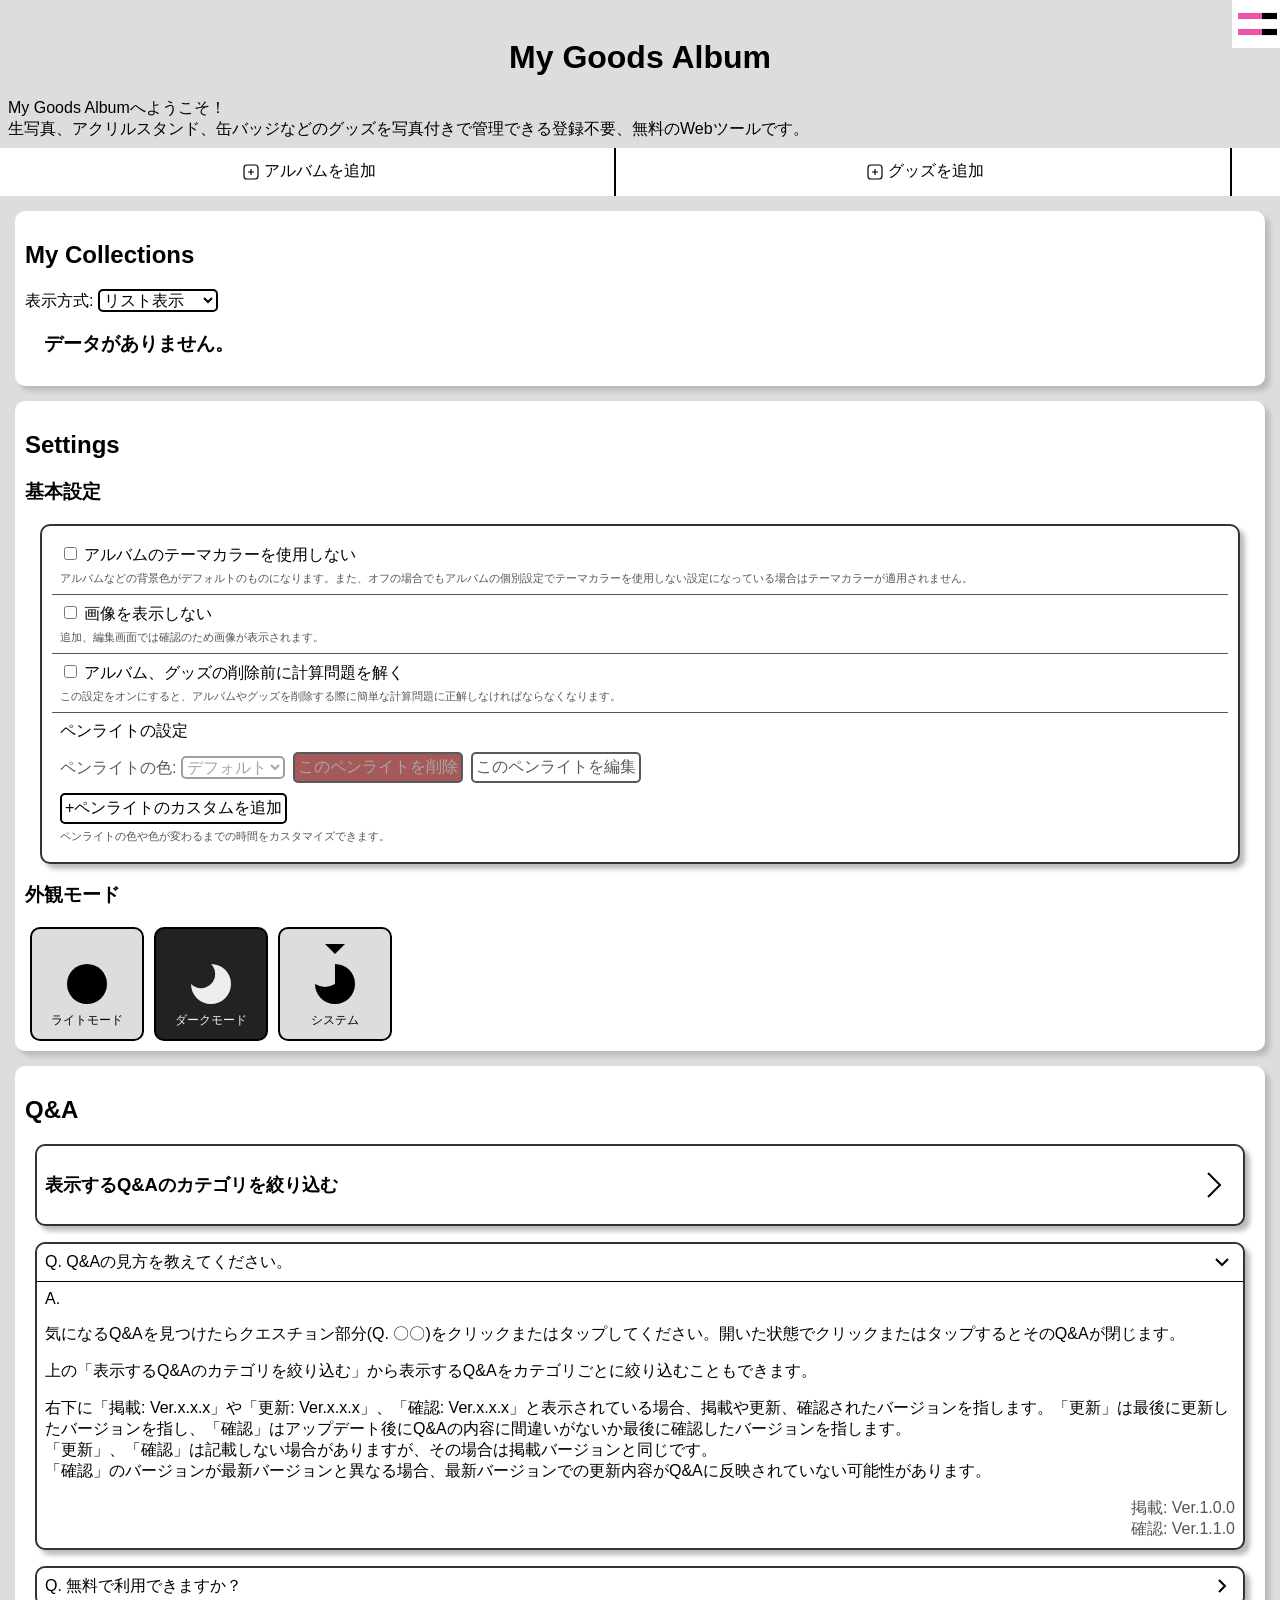
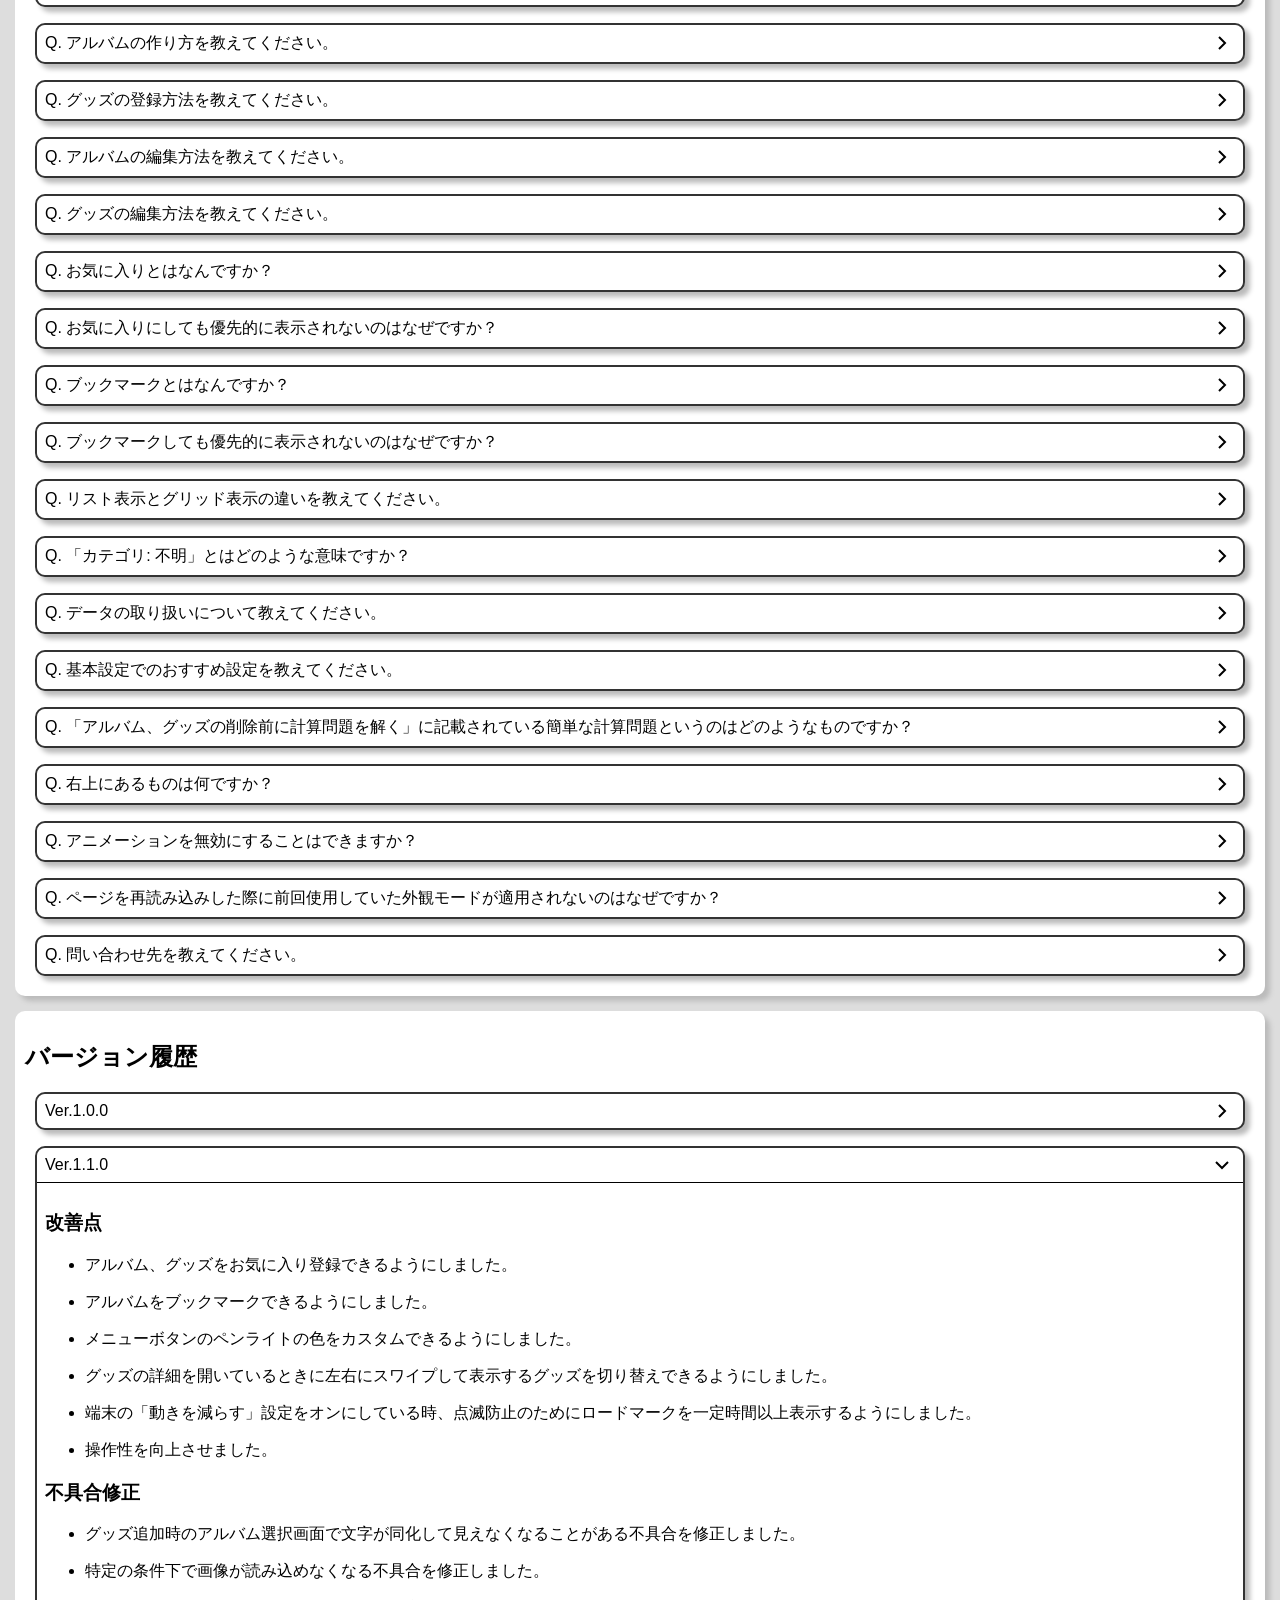
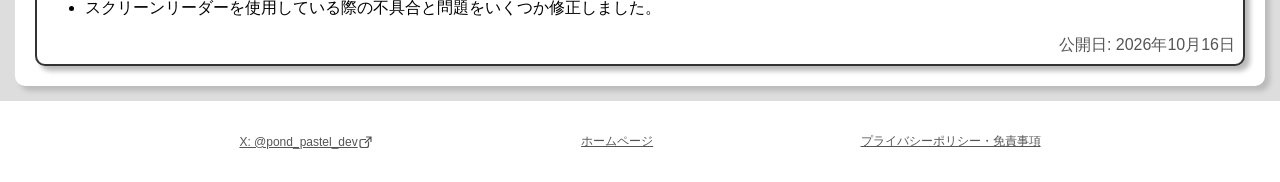
==== commit 3b2e9c11: "Add files via upload" ====
--- a/index.html
+++ b/index.html
@@ -15,13 +15,13 @@
     </script>
     <meta charset="UTF-8">
     <meta name="viewport" content="width=device-width, initial-scale=1.0">
-    <meta name="description" content="My Goods Albumは、持っているグッズを記録・管理できるツールです。グッズの写真や情報を登録して、自分のコレクションを整理できます。">
+    <meta name="description" content="My Goods Albumは、生写真、アクリルスタンド、缶バッジなどのグッズを写真付きで記録・管理できる登録不要、無料のWebツールです。グッズの写真や情報を登録して、自分だけのコレクションを整理できます。">
     <meta name="keywords" content="推し活,グッズ,管理,コレクション,My Goods Album">
     <link rel="canonical" href="https://pond-pastel.github.io/my_goods_album/">
     <!--ogp-->
     <meta property="og:site_name" content="Pond Pastel">
     <meta property="og:title" content="My Goods Album - 持っているグッズを管理">
-    <meta property="og:description" content="My Goods Albumは、持っているグッズを記録・管理できるツールです。グッズの写真や情報を登録して、自分のコレクションを整理できます。">
+    <meta property="og:description" content="My Goods Albumは、生写真、アクリルスタンド、缶バッジなどのグッズを写真付きで記録・管理できる登録不要、無料のWebツールです。グッズの写真や情報を登録して、自分だけのコレクションを整理できます。">
     <meta property="og:url" content="https://pond-pastel.github.io/my_goods_album/">
     <meta property="og:type" content="website">
     <meta property="og:image" content="https://pond-pastel.github.io/my_goods_album/image.png">
@@ -30,7 +30,7 @@
     <meta name="twitter:card" content="summary_large_image">
     <meta name="twitter:site" content="@pond_pastel_dev">
     <meta name="twitter:title" content="My Goods Album - 持っているグッズを管理">
-    <meta name="twitter:description" content="My Goods Albumは、持っているグッズを記録・管理できるツールです。グッズの写真や情報を登録して、自分のコレクションを整理できます。">
+    <meta name="twitter:description" content="My Goods Albumは、生写真、アクリルスタンド、缶バッジなどのグッズを写真付きで記録・管理できる登録不要、無料のWebツールです。グッズの写真や情報を登録して、自分だけのコレクションを整理できます。">
     <meta name="twitter:image" content="https://pond-pastel.github.io/my_goods_album/image.png">
     <!--/twitter-->
     <meta name="robots" content="index, follow">
@@ -41,15 +41,15 @@
         "name": "My Goods Album",
         "url": "https://pond-pastel.github.io/my_goods_album/",
         "applicationCategory": "LifestyleApplication",
-        "softwareVersion": "1.0.0",
+        "softwareVersion": "1.1.0",
         "operatingSystem": "Web",
-        "description": "My Goods Albumは、持っているグッズを記録・管理できるツールです。グッズの写真や情報を登録して、自分のコレクションを整理できます。",
+        "description": "My Goods Albumは、生写真、アクリルスタンド、缶バッジなどのグッズを写真付きで記録・管理できる登録不要、無料のWebツールです。グッズの写真や情報を登録して、自分だけのコレクションを整理できます。",
         "author": {
             "@type": "Person",
             "name": "Pond Pastel"
         },
         "datePublished": "2026-09-26",
-        "dateModified": "2026-09-26",
+        "dateModified": "2026-10-16",
         "publisher": {
             "@type": "Organization",
             "name": "Pond Pastel",
@@ -97,813 +97,1039 @@
 </head>
 <body>
     <script type="module" src="main.js"></script>
-    <h1 id="top">My Goods Album</h1>
-    <div>My Goods Albumへようこそ！このサイトでは持っているグッズの情報を写真付きで管理できます。（※ブラウザにデータが保存されます。）</div>
-    <noscript>
-        <div id="noscript-title">JavaScriptが無効になっています。</div>
-        <div>このサイトを表示するためにはブラウザの設定からJavaScriptを有効にしてください。</div>
-    </noscript>
     <div id="blur">
-        <div id="popup"></div>
+        <div id="popup" tabindex="-1"></div>
     </div>
-    <div class="details" id="banner">
+    <div class="details control-via-js" id="banner">
         <div class="details-container">
             <div class="details-content">
                 <div id="banner-content"></div>
             </div>
         </div>
     </div>
-    <header>
-        <div class="button-group">
-            <button class="menu-button" id="add-new-folder-button">
-                <svg viewBox="0 0 16 16" width="16" height="16">
-                    <g class="text-svg" stroke="currentColor" stroke-width="1.2" fill="none">
-                        <path d="M 1 4 Q 1 1, 4 1 H 12 Q 15 1, 15 4 V 12 Q 15 15, 12 15 H 4 Q 1 15, 1 12 Z" />
-                        <path d="M 5 8 H 11 M 8 5 V 11" />
-                    </g>
+    <div id="details-menu-group">
+        <div class="details control-via-js" id="details-menu-bg">
+            <div class="details-container">
+                <div class="details-content">
+                    <div id="details-menu">
+                        <div id="jump-button-list">
+                            <button class="jump-button details-menu-button" id="top-jump-button" data-jump-point="top" data-target="details-menu-bg">TOP</button>
+                            <button class="jump-button details-menu-button" id="folder-jump-button" data-jump-point="folder-goods-box" data-target="details-menu-bg">My Collections</button>
+                            <button class="jump-button details-menu-button" data-jump-point="settings" data-target="details-menu-bg">Settings</button>
+                            <button class="jump-button details-menu-button" data-jump-point="q-and-a-box" data-target="details-menu-bg">Q&A</button>
+                            <button class="jump-button details-menu-button" data-jump-point="ver-history-box" data-target="details-menu-bg">バージョン履歴</button>
+                        </div>
+                    </div>
+                </div>
+            </div>
+        </div>
+        <svg viewBox="0 0 0 0" width="0" height="0">
+            <defs>
+                <linearGradient id="loading-gradient" x1="0%" y1="0%" x2="100%" y2="0%">
+                    <stop class="text-svg" offset="0%" stop-color="currentColor" stop-opacity="1" />
+                    <stop class="text-svg" offset="100%" stop-color="currentColor" stop-opacity="0.3" />
+                </linearGradient>
+            </defs>
+        </svg>
+        <button class="details-button details-menu-button penlight-group" id="details-menu-button" data-target="details-menu-bg" aria-label="メニューを開く" title="メニューを開く">
+            <svg class="penlight-svg" viewBox="0 0 16 32" width="24" height="48">
+                <g class="penlight-color-svg top" style="fill: #e5a;" fill="currentColor">
+                    <rect x="6" y="4" width="4" height="16" />
+                </g>
+                <g class="penlight-handle-svg" fill="currentColor">
+                    <rect x="5.95" y="20" width="4.1" height="10" />
+                </g>
+            </svg>
+            <svg class="penlight-svg" viewBox="0 0 16 32" width="24" height="48">
+                <g class="penlight-color-svg bottom" style="fill: #e5a;" fill="currentColor">
+                    <rect x="6" y="4" width="4" height="16" />
+                </g>
+                <g class="penlight-handle-svg" fill="currentColor">
+                    <rect x="5.95" y="20" width="4.1" height="10" />
+                </g>
+            </svg>
+        </button>
+    </div>
+    <div id="content">
+        <h1 id="top">My Goods Album</h1>
+        <p class="site-description">
+            My Goods Albumへようこそ！
+            <br>
+            生写真、アクリルスタンド、缶バッジなどのグッズを写真付きで管理できる登録不要、無料のWebツールです。
+        </p>
+        <noscript>
+            <div id="noscript-title">JavaScriptが無効になっています。</div>
+            <p>このサイトを表示するためにはブラウザの設定からJavaScriptを有効にしてください。</p>
+        </noscript>
+        <header>
+            <div class="button-group">
+                <button class="menu-button" id="add-new-folder-button">
+                    <svg viewBox="0 0 16 16" width="16" height="16">
+                        <g class="text-svg" stroke="currentColor" stroke-width="1.2" fill="none">
+                            <path d="M 1 4 Q 1 1, 4 1 H 12 Q 15 1, 15 4 V 12 Q 15 15, 12 15 H 4 Q 1 15, 1 12 Z" />
+                            <path d="M 5 8 H 11 M 8 5 V 11" />
+                        </g>
+                    </svg>
+                    <span>アルバムを追加</span>
+                </button>
+                <button class="menu-button" id="add-new-goods-button">
+                    <svg viewBox="0 0 16 16" width="16" height="16">
+                        <g class="text-svg" stroke="currentColor" stroke-width="1.2" fill="none">
+                            <path d="M 1 4 Q 1 1, 4 1 H 12 Q 15 1, 15 4 V 12 Q 15 15, 12 15 H 4 Q 1 15, 1 12 Z" />
+                            <path d="M 5 8 H 11 M 8 5 V 11" />
+                        </g>
+                    </svg>
+                    <span>グッズを追加</span>
+                </button>
+            </div>
+        </header>
+        <div class="box" id="folder-goods-box">
+            <div class="loading-message" id="item-loading-message">
+                <span>Loading</span>
+                <svg class="loading-mark" viewBox="0 0 100 100" width="32" height="32">
+                    <circle cx="50" cy="50" r="40" id="item-loading-mark" fill="none" stroke="url(#loading-gradient)" stroke-width="12" stroke-linecap="round" stroke-dasharray="170" stroke-dashoffset="0" />
                 </svg>
-                <span>アルバムを追加</span>
-            </button>
-            <button class="menu-button" id="add-new-goods-button">
-                <svg viewBox="0 0 16 16" width="16" height="16">
-                    <g class="text-svg" stroke="currentColor" stroke-width="1.2" fill="none">
-                        <path d="M 1 4 Q 1 1, 4 1 H 12 Q 15 1, 15 4 V 12 Q 15 15, 12 15 H 4 Q 1 15, 1 12 Z" />
-                        <path d="M 5 8 H 11 M 8 5 V 11" />
-                    </g>
-                </svg>
-                <span>グッズを追加</span>
-            </button>
+            </div>
+            <div class="error-message" id="item-loading-error-message">データの読み込みに失敗しました。</div>
+            <div id="folder-goods-group" style="display: none;">
+                <h2 id="folder-name">My Collections</h2>
+                <div id="folder-description"></div>
+                <div id="folder-action-group" style="display: none;">
+                    <button class="delete-button" id="delete-folder-button">このアルバムを削除</button>
+                    <button id="edit-folder-button">このアルバムを編集</button>
+                </div>
+                <div id="display-mode-group">
+                    <label>
+                        <span>表示方式: </span>
+                        <select id="display-mode-select">
+                            <option value="list" selected>リスト表示</option>
+                            <option value="grid">グリッド表示</option>
+                        </select>
+                    </label>
+                </div>
+                <div id="page-history-group" style="display: none;">
+                    <div id="page-history-button-group"></div>
+                    <div class="page-back-button-group">
+                        <button class="back-button" id="page-back-button">
+                            <svg class="text-svg page-back-svg" viewBox="0 0 16 16" width="16" height="16">
+                                <g class="text-svg" fill="none" stroke="currentColor" stroke-width="2">
+                                    <path d="M 10 2 L 6 8 L 10 14" />
+                                </g>
+                            </svg>
+                            <span>Back</span>
+                        </button>
+                    </div>
+                </div>
+                <div class="error-message" id="no-items-message">データがありません。</div>
+                <div class="box" id="bookmark-folder-box">
+                    <h3>Bookmark</h3>
+                    <div id="bookmark-folder-list" class="item-list"></div>
+                </div>
+                <div id="favorite-folder-list" class="item-list"></div>
+                <div id="favorite-goods-list" class="item-list"></div>
+                <div id="folder-list" class="item-list"></div>
+                <div id="goods-list" class="item-list"></div>
+            </div>
         </div>
-    </header>
-    <div class="details" id="details-menu-bg">
-        <div class="details-container">
-            <div class="details-content">
-                <div id="details-menu">
-                    <div id="jump-button-list">
-                        <button class="jump-button details-menu-button" id="top-jump-button" data-jump-point="top">TOP</button>
-                        <button class="jump-button details-menu-button" id="folder-jump-button" data-jump-point="folder-goods-box">My Collections</button>
-                        <button class="jump-button details-menu-button" data-jump-point="settings">Settings</button>
-                        <button class="jump-button details-menu-button" data-jump-point="q-and-a-box">Q&A</button>
-                        <button class="jump-button details-menu-button" data-jump-point="ver-history-box">バージョン履歴</button>
-                    </div>
+        <div class="box" id="settings">
+            <h2>Settings</h2>
+            <div>
+                <h3>基本設定</h3>
+                <div class="box settings-box">
+                    <div class="settings-group">
+                        <label>
+                            <input type="checkbox" class="settings-checkbox" id="no-folder-color">
+                            <span>アルバムのテーマカラーを使用しない</span>
+                        </label>
+                        <span class="mini-description animation-reduce-description" style="display: none;">
+                            *端末の「動きを減らす」設定がオンになっている場合、この項目はオンになります。
+                            <br>
+                        </span>
+                        <span class="mini-description">アルバムなどの背景色がデフォルトのものになります。また、オフの場合でもアルバムの個別設定でテーマカラーを使用しない設定になっている場合はテーマカラーが適用されません。</span>
+                    </div>
+                    <div class="settings-group">
+                        <label>
+                            <input type="checkbox" class="settings-checkbox" id="privacy-protection">
+                            <span>画像を表示しない</span>
+                        </label>
+                        <span class="mini-description">追加、編集画面では確認のため画像が表示されます。</span>
+                    </div>
+                    <div class="settings-group">
+                        <label>
+                            <input type="checkbox" class="settings-checkbox" id="calculation-for-deletion">
+                            <span>アルバム、グッズの削除前に計算問題を解く</span>
+                        </label>
+                        <span class="mini-description">この設定をオンにすると、アルバムやグッズを削除する際に簡単な計算問題に正解しなければならなくなります。</span>
+                    </div>
+                    <div class="settings-group">
+                        <div>ペンライトの設定</div>
+                        <div class="group">
+                            <label>
+                                ペンライトの色: 
+                                <select id="penlight-select" disabled>
+                                    <option value="" selected>デフォルト</option>
+                                </select>
+                            </label>
+                            <button class="delete-button disabled" id="delete-penlight-button" disabled>このペンライトを削除</button>
+                            <button class="disabled" id="edit-penlight-button" disabled>このペンライトを編集</button>
+                        </div>
+                        <div>
+                            <button id="penlight-settings-button">+ペンライトのカスタムを追加</button>
+                        </div>
+                        <span class="mini-description animation-reduce-description">*端末の「動きを減らす」設定がオンになっている場合は、カスタムできません。</span>
+                        <span class="mini-description">ペンライトの色や色が変わるまでの時間をカスタマイズできます。</span>
+                    </div>
+                </div>
+            </div>
+            <div>
+                <h3>外観モード</h3>
+                <div id="appearance-mode-button-group">
+                    <button class="appearance-mode-button" id="light-mode" data-target="light-mode-radio" title="ライトモード">
+                        <input type="radio" name="appearance-mode" id="light-mode-radio">
+                        <svg width="100px" height="100px" viewBox="0 0 100 100" class="appearance-mode-svg" id="light-svg">
+                            <g class="light-svg-g" fill="currentColor">
+                                <path class="appearance-check-svg" d="M 40 10 H 60 L 50 20 Z" />
+                                <circle class="light-mark" cx="50" cy="50" r="20" />
+                            </g>
+                            <text class="light-svg-text appearance-text" fill="currentColor" x="14" y="90">ライトモード</text>
+                        </svg>
+                    </button>
+                    <button class="appearance-mode-button" id="dark-mode" data-target="dark-mode-radio" title="ダークモード">
+                        <input type="radio" name="appearance-mode" id="dark-mode-radio">
+                        <svg width="100px" height="100px" viewBox="0 0 100 100" class="appearance-mode-svg" id="dark-svg">
+                            <g class="dark-svg-g" fill="currentColor">
+                                <path class="appearance-check-svg" d="M 40 10 H 60 L 50 20 Z" />
+                                <path class="dark-mark" d="M 30 50 A 10 10 0 0 0 50 30 A 20 20 0 0 1 50 70 A 20 20 0 0 1 30 50 Z" />
+                            </g>
+                            <text class="dark-svg-text appearance-text" fill="currentColor" x="14" y="90">ダークモード</text>
+                        </svg>
+                    </button>
+                    <button class="appearance-mode-button" id="system-mode" data-target="system-mode-radio" title="システム">
+                        <input type="radio" name="appearance-mode" id="system-mode-radio" checked>
+                        <svg width="100px" height="100px" viewBox="0 0 100 100" class="appearance-mode-svg" id="system-svg">
+                            <g class="system-svg-g" fill="currentColor">
+                                <path class="appearance-check-svg" d="M 40 10 H 60 L 50 20 Z" />
+                                <path class="system-mark" d="M 50 30 A 20 20 0 0 1 50 70 A 20 20 0 0 1 30 50 A 20 20 0 0 0 50 50 Z" />
+                            </g>
+                            <text class="system-svg-text appearance-text" x="26" y="90">システム</text>
+                        </svg>
+                    </button>
                 </div>
             </div>
         </div>
+        <div class="box" id="q-and-a-box">
+            <h2>Q&A</h2>
+            <div id="q-and-a-group">
+                <div class="details q-and-a-group" id="q-and-a-category-box">
+                    <button class="details-button q-and-a-button" data-target="q-and-a-category-box">
+                        <span id="q-and-a-category-button">表示するQ&Aのカテゴリを絞り込む</span>
+                        <svg rol="img" class="details-arrow" id="q-and-a-category-box-arrow" viewBox="0 0 32 32" width="32" height="32" aria-label="閉じている折りたたみ要素">
+                            <g class="text-svg" stroke="currentColor" stroke-width="2" fill="none">
+                                <path d="M 10 4 L 22 16 L 10 28" />
+                            </g>
+                        </svg>
+                    </button>
+                    <div class="details-container">
+                        <div class="details-content">
+                            <div id="q-and-a-checkbox-group">
+                                <div>チェックが入っているカテゴリのQ&Aが表示されます。</div>
+                                <div>
+                                    <div>
+                                        <label>
+                                            <input type="checkbox" class="q-and-a-category-checkbox" id="qa-c-how-to-use" checked>
+                                            <span>使い方・仕様</span>
+                                        </label>
+                                    </div>
+                                    <div>
+                                        <label>
+                                            <input type="checkbox" class="q-and-a-category-checkbox" id="qa-c-settings" checked>
+                                            <span>設定</span>
+                                        </label>
+                                    </div>
+                                    <div>
+                                        <label>
+                                            <input type="checkbox" class="q-and-a-category-checkbox" id="qa-c-accessibility" checked>
+                                            <span>アクセシビリティ</span>
+                                        </label>
+                                    </div>
+                                    <div>
+                                        <label>
+                                            <input type="checkbox" class="q-and-a-category-checkbox" id="qa-c-other" checked>
+                                            <span>その他</span>
+                                        </label>
+                                    </div>
+                                </div>
+                            </div>
+                        </div>
+                    </div>
+                </div>
+                <div class="details q-and-a-group open qa-c-how-to-use" id="qa-how-to-read-the-qa">
+                    <button class="details-button q-and-a-button" data-target="qa-how-to-read-the-qa">
+                        <span class="q-and-a-question">Q&Aの見方を教えてください。</span>
+                        <svg rol="img" class="details-arrow" id="qa-how-to-read-the-qa-arrow" viewBox="0 0 16 16" width="16" height="16" aria-label="開いている折りたたみ要素">
+                            <g class="text-svg" stroke="currentColor" stroke-width="2" fill="none">
+                                <path d="M 5 2 L 11 8 L 5 14" />
+                            </g>
+                        </svg>
+                    </button>
+                    <div class="details-container">
+                        <div class="details-content">
+                            <div class="q-and-a-answer">
+                                <p>
+                                    気になるQ&Aを見つけたらクエスチョン部分(Q. 〇〇)をクリックまたはタップしてください。開いた状態でクリックまたはタップするとそのQ&Aが閉じます。
+                                </p>
+                                <p>
+                                    上の「表示するQ&Aのカテゴリを絞り込む」から表示するQ&Aをカテゴリごとに絞り込むこともできます。
+                                </p>
+                                <p>
+                                    右下に「掲載: Ver.x.x.x」や「更新: Ver.x.x.x」、「確認: Ver.x.x.x」と表示されている場合、掲載や更新、確認されたバージョンを指します。「更新」は最後に更新したバージョンを指し、「確認」はアップデート後にQ&Aの内容に間違いがないか最後に確認したバージョンを指します。
+                                    <br>
+                                    「更新」、「確認」は記載しない場合がありますが、その場合は掲載バージョンと同じです。
+                                    <br>
+                                    「確認」のバージョンが最新バージョンと異なる場合、最新バージョンでの更新内容がQ&Aに反映されていない可能性があります。
+                                </p>
+                                <div class="ver-of-publication">Ver.1.0.0</div>
+                                <!--<div class="last-updated-ver">Ver.1.0.0</div>-->
+                                <div class="verified-ver">Ver.1.1.0</div>
+                            </div>
+                        </div>
+                    </div>
+                </div>
+                <div class="details q-and-a-group qa-c-other" id="qa-usage-fees">
+                    <button class="details-button q-and-a-button" data-target="qa-usage-fees">
+                        <span class="q-and-a-question">無料で利用できますか？</span>
+                        <svg rol="img" class="details-arrow" id="qa-usage-fees-arrow" viewBox="0 0 16 16" width="16" height="16" aria-label="閉じている折りたたみ要素">
+                            <g class="text-svg" stroke="currentColor" stroke-width="2" fill="none">
+                                <path d="M 5 2 L 11 8 L 5 14" />
+                            </g>
+                        </svg>
+                    </button>
+                    <div class="details-container">
+                        <div class="details-content">
+                            <div class="q-and-a-answer">
+                                <p>
+                                    全ての機能を無料で利用していただけます。
+                                </p>
+                                <div class="ver-of-publication">Ver.1.0.0</div>
+                                <div class="verified-ver">Ver.1.1.0</div>
+                            </div>
+                        </div>
+                    </div>
+                </div>
+                <div class="details q-and-a-group qa-c-how-to-use" id="qa-add-album">
+                    <button class="details-button q-and-a-button" data-target="qa-add-album">
+                        <span class="q-and-a-question">アルバムの作り方を教えてください。</span>
+                        <svg rol="img" class="details-arrow" id="qa-add-album-arrow" viewBox="0 0 16 16" width="16" height="16" aria-label="閉じている折りたたみ要素">
+                            <g class="text-svg" stroke="currentColor" stroke-width="2" fill="none">
+                                <path d="M 5 2 L 11 8 L 5 14" />
+                            </g>
+                        </svg>
+                    </button>
+                    <div class="details-container">
+                        <div class="details-content">
+                            <div class="q-and-a-answer">
+                                <p>
+                                    画面上部左の「アルバムを追加」ボタンをクリックまたはタップして、情報を入力し「追加」ボタンをクリックまたはタップしてください（アルバム名は必須で、その他の項目は任意です）。
+                                    <br>
+                                    アルバムは追加時に開かれていたアルバムに追加されます。
+                                </p>
+                                <div class="ver-of-publication">Ver.1.0.0</div>
+                                <div class="verified-ver">Ver.1.1.0</div>
+                            </div>
+                        </div>
+                    </div>
+                </div>
+                <div class="details q-and-a-group qa-c-how-to-use" id="qa-add-goods">
+                    <button class="details-button q-and-a-button" data-target="qa-add-goods">
+                        <span class="q-and-a-question">グッズの登録方法を教えてください。</span>
+                        <svg rol="img" class="details-arrow" id="qa-add-goods-arrow" viewBox="0 0 16 16" width="16" height="16" aria-label="閉じている折りたたみ要素">
+                            <g class="text-svg" stroke="currentColor" stroke-width="2" fill="none">
+                                <path d="M 5 2 L 11 8 L 5 14" />
+                            </g>
+                        </svg>
+                    </button>
+                    <div class="details-container">
+                        <div class="details-content">
+                            <div class="q-and-a-answer">
+                                <p>
+                                    画面上部右の「グッズを追加」ボタンをクリックまたはタップして、情報を入力し「追加」ボタンをクリックまたはタップしてください（グッズ名は必須で、その他の項目は任意です）。
+                                    <br>
+                                    グッズの追加先は「追加するアルバムを選択」で選択してください。
+                                </p>
+                                <div class="ver-of-publication">Ver.1.0.0</div>
+                                <div class="verified-ver">Ver.1.1.0</div>
+                            </div>
+                        </div>
+                    </div>
+                </div>
+                <div class="details q-and-a-group qa-c-how-to-use" id="qa-folder-edit">
+                    <button class="details-button q-and-a-button" data-target="qa-folder-edit">
+                        <span class="q-and-a-question">アルバムの編集方法を教えてください。</span>
+                        <svg rol="img" class="details-arrow" id="qa-folder-edit-arrow" viewBox="0 0 16 16" width="16" height="16" aria-label="閉じている折りたたみ要素">
+                            <g class="text-svg" stroke="currentColor" stroke-width="2" fill="none">
+                                <path d="M 5 2 L 11 8 L 5 14" />
+                            </g>
+                        </svg>
+                    </button>
+                    <div class="details-container">
+                        <div class="details-content">
+                            <div class="q-and-a-answer">
+                                <p>
+                                    編集したいアルバムを開き、「このアルバムを編集」ボタンをクリックまたはタップしてください。
+                                </p>
+                                <div class="ver-of-publication">Ver.1.0.0</div>
+                                <div class="verified-ver">Ver.1.1.0</div>
+                            </div>
+                        </div>
+                    </div>
+                </div>
+                <div class="details q-and-a-group qa-c-how-to-use" id="qa-goods-edit">
+                    <button class="details-button q-and-a-button" data-target="qa-goods-edit">
+                        <span class="q-and-a-question">グッズの編集方法を教えてください。</span>
+                        <svg img="rol" class="details-arrow" id="qa-goods-edit-arrow" viewBox="0 0 16 16" width="16" height="16" aria-label="閉じている折りたたみ要素">
+                            <g class="text-svg" stroke="currentColor" stroke-width="2" fill="none">
+                                <path d="M 5 2 L 11 8 L 5 14" />
+                            </g>
+                        </svg>
+                    </button>
+                    <div class="details-container">
+                        <div class="details-content">
+                            <div class="q-and-a-answer">
+                                <p>
+                                    編集したいグッズを一覧から選び、「このグッズを編集」ボタンをクリックまたはタップしてください。
+                                </p>
+                                <div class="ver-of-publication">Ver.1.0.0</div>
+                                <div class="verified-ver">Ver.1.1.0</div>
+                            </div>
+                        </div>
+                    </div>
+                </div>
+                <div class="details q-and-a-group qa-c-how-to-use" id="qa-favorite">
+                    <button class="details-button q-and-a-button" data-target="qa-favorite">
+                        <span class="q-and-a-question">お気に入りとはなんですか？</span>
+                        <svg rol="img" class="details-arrow" id="qa-favorite-arrow" viewBox="0 0 16 16" width="16" height="16" aria-label="閉じている折りたたみ要素">
+                            <g class="text-svg" stroke="currentColor" stroke-width="2" fill="none">
+                                <path d="M 5 2 L 11 8 L 5 14" />
+                            </g>
+                        </svg>
+                    </button>
+                    <div class="details-container">
+                        <div class="details-content">
+                            <div class="q-and-a-answer">
+                                <p>
+                                    Ver.1.1.0にて実装した機能で、お気に入りにすると優先的にアルバム、グッズが表示されるようになります。
+                                    <br>
+                                    表示順は以下の通りです。
+                                </p>
+                                <ol>
+                                    <li>お気に入りのアルバム</li>
+                                    <li>お気に入りのグッズ</li>
+                                    <li>その他のアルバム</li>
+                                    <li>その他のグッズ</li>
+                                </ol>
+                                <div class="ver-of-publication">Ver.1.1.0</div>
+                            </div>
+                        </div>
+                    </div>
+                </div>
+                <div class="details q-and-a-group qa-c-how-to-use" id="qa-apply-favorite-timing">
+                    <button class="details-button q-and-a-button" data-target="qa-apply-favorite-timing">
+                        <span class="q-and-a-question">お気に入りにしても優先的に表示されないのはなぜですか？</span>
+                        <svg rol="img" class="details-arrow" id="qa-apply-favorite-timing-arrow" viewBox="0 0 16 16" width="16" height="16" aria-label="閉じている折りたたみ要素">
+                            <g class="text-svg" stroke="currentColor" stroke-width="2" fill="none">
+                                <path d="M 5 2 L 11 8 L 5 14" />
+                            </g>
+                        </svg>
+                    </button>
+                    <div class="details-container">
+                        <div class="details-content">
+                            <div class="q-and-a-answer">
+                                <p>
+                                    以下の場合に起こる可能性があります。
+                                </p>
+                                <ul>
+                                    <li>アルバムが再読み込みされていない場合</li>
+                                    <li>そのアルバムに登録しているものが、すべてお気に入りに登録されている場合</li>
+                                    <li>そのアルバムに登録しているアルバムが、すべてお気に入りに登録されている場合</li>
+                                    <li>元から優先的に表示されているもののみが、お気に入りに登録されている場合</li>
+                                </ul>
+                                <div class="ver-of-publication">Ver.1.1.0</div>
+                            </div>
+                        </div>
+                    </div>
+                </div>
+                <div class="details q-and-a-group qa-c-how-to-use" id="qa-bookmark">
+                    <button class="details-button q-and-a-button" data-target="qa-bookmark">
+                        <span class="q-and-a-question">ブックマークとはなんですか？</span>
+                        <svg rol="img" class="details-arrow" id="qa-bookmark-arrow" viewBox="0 0 16 16" width="16" height="16" aria-label="閉じている折りたたみ要素">
+                            <g class="text-svg" stroke="currentColor" stroke-width="2" fill="none">
+                                <path d="M 5 2 L 11 8 L 5 14" />
+                            </g>
+                        </svg>
+                    </button>
+                    <div class="details-container">
+                        <div class="details-content">
+                            <div class="q-and-a-answer">
+                                <p>
+                                    Ver.1.1.0にて実装した機能で、ブックマークするとどのアルバムを開いていてもそのアルバムに簡単にアクセスできるようになります。
+                                </p>
+                                <div class="ver-of-publication">Ver.1.1.0</div>
+                            </div>
+                        </div>
+                    </div>
+                </div>
+                <div class="details q-and-a-group qa-c-how-to-use" id="qa-apply-bookmark-timing">
+                    <button class="details-button q-and-a-button" data-target="qa-apply-bookmark-timing">
+                        <span class="q-and-a-question">ブックマークしても優先的に表示されないのはなぜですか？</span>
+                        <svg rol="img" class="details-arrow" id="qa-apply-bookmark-timing-arrow" viewBox="0 0 16 16" width="16" height="16" aria-label="閉じている折りたたみ要素">
+                            <g class="text-svg" stroke="currentColor" stroke-width="2" fill="none">
+                                <path d="M 5 2 L 11 8 L 5 14" />
+                            </g>
+                        </svg>
+                    </button>
+                    <div class="details-container">
+                        <div class="details-content">
+                            <div class="q-and-a-answer">
+                                <p>
+                                    アルバムを再読み込みした際に表示を更新する仕様のためです。以下をお試しください。
+                                </p>
+                                <ul>
+                                    <li>サイトの再読み込み</li>
+                                    <li>アルバムの移動</li>
+                                    <li>アルバムやグッズの追加、編集</li>
+                                </ul>
+                                <div class="ver-of-publication">Ver.1.1.0</div>
+                            </div>
+                        </div>
+                    </div>
+                </div>
+                <div class="details q-and-a-group qa-c-how-to-use" id="qa-list-grid-display">
+                    <button class="details-button q-and-a-button" data-target="qa-list-grid-display">
+                        <span class="q-and-a-question">リスト表示とグリッド表示の違いを教えてください。</span>
+                        <svg rol="img" class="details-arrow" id="qa-list-grid-display-arrow" viewBox="0 0 16 16" width="16" height="16" aria-label="閉じている折りたたみ要素">
+                            <g class="text-svg" stroke="currentColor" stroke-width="2" fill="none">
+                                <path d="M 5 2 L 11 8 L 5 14" />
+                            </g>
+                        </svg>
+                    </button>
+                    <div class="details-container">
+                        <div class="details-content">
+                            <div class="q-and-a-answer">
+                                <ul>
+                                    <li>
+                                        リスト表示: 1行につき1つまでアルバム、グッズが表示されます。
+                                    </li>
+                                    <li>
+                                        グリッド表示: 画面の横幅によりアルバム、グッズが表示される数が以下のように変化します。
+                                        <ul>
+                                            <li>
+                                                600ピクセル以下: 1行につき2つまで
+                                            </li>
+                                            <li>
+                                                601〜899ピクセル: 1行につき3つまで
+                                            </li>
+                                            <li>
+                                                900〜1200ピクセル: 1行につき4つまで
+                                            </li>
+                                            <li>
+                                                1201ピクセル以上: 1行につき5つまで
+                                            </li>
+                                        </ul>
+                                    </li>
+                                </ul>
+                                <div class="ver-of-publication">Ver.1.0.0</div>
+                                <div class="verified-ver">Ver.1.1.0</div>
+                            </div>
+                        </div>
+                    </div>
+                </div>
+                <div class="details q-and-a-group qa-c-how-to-use" id="qa-category-unknown">
+                    <button class="details-button q-and-a-button" data-target="qa-category-unknown">
+                        <span class="q-and-a-question">「カテゴリ: 不明」とはどのような意味ですか？</span>
+                        <svg rol="img" class="details-arrow" id="qa-category-unknown-arrow" viewBox="0 0 16 16" width="16" height="16" aria-label="閉じている折りたたみ要素">
+                            <g class="text-svg" stroke="currentColor" stroke-width="2" fill="none">
+                                <path d="M 5 2 L 11 8 L 5 14" />
+                            </g>
+                        </svg>
+                    </button>
+                    <div class="details-container">
+                        <div class="details-content">
+                            <div class="q-and-a-answer">
+                                <p>
+                                    カテゴリが登録されていない<!--、または廃止されたカテゴリが設定されている-->という意味です。
+                                </p>
+                                <div class="ver-of-publication">Ver.1.0.0</div>
+                                <div class="verified-ver">Ver.1.1.0</div>
+                            </div>
+                        </div>
+                    </div>
+                </div>
+                <div class="details q-and-a-group qa-c-how-to-use" id="qa-handling-of-data">
+                    <button class="details-button q-and-a-button" data-target="qa-handling-of-data">
+                        <span class="q-and-a-question">データの取り扱いについて教えてください。</span>
+                        <svg rol="img" class="details-arrow" id="qa-handling-of-data-arrow" viewBox="0 0 16 16" width="16" height="16" aria-label="閉じている折りたたみ要素">
+                            <g class="text-svg" stroke="currentColor" stroke-width="2" fill="none">
+                                <path d="M 5 2 L 11 8 L 5 14" />
+                            </g>
+                        </svg>
+                    </button>
+                    <div class="details-container">
+                        <div class="details-content">
+                            <div class="q-and-a-answer">
+                                <p>
+                                    登録したアルバム、グッズの情報や画像は外部サーバーへ送信されず、ブラウザ内に保存されます。
+                                    <br>
+                                    保存されたデータは通常、保存したブラウザ上でのみ閲覧できます。
+                                </p>
+                                <p>
+                                    保存にはIndexedDB（ブラウザにデータを保存する仕組み）を使用しています。
+                                </p>
+                                <p>
+                                    ブラウザにのみデータを保存しているため、ブラウザの設定などからデータを削除した場合やブラウザによってデータが削除された場合、データが失われます。
+                                </p>
+                                <p>
+                                    一部のデータを削除したい場合は以下の手順で削除してください。
+                                </p>
+                                <ul>
+                                    <li>
+                                        アルバムを削除する場合: 削除したいアルバムを開き「このアルバムを削除」ボタンをクリックまたはタップし、確認画面で「削除」ボタンをクリックまたはタップしてください。
+                                    </li>
+                                    <li>
+                                        グッズを削除する場合: 削除したいグッズの詳細画面を開き「このグッズを削除」ボタンをクリックまたはタップし、確認画面で「削除」ボタンをクリックまたはタップしてください。
+                                    </li>
+                                </ul>
+                                <div class="ver-of-publication">Ver.1.0.0</div>
+                                <div class="verified-ver">Ver.1.1.0</div>
+                            </div>
+                        </div>
+                    </div>
+                </div>
+                <div class="details q-and-a-group qa-c-settings" id="qa-recommended-settings">
+                    <button class="details-button q-and-a-button" data-target="qa-recommended-settings">
+                        <span class="q-and-a-question">基本設定でのおすすめ設定を教えてください。</span>
+                        <svg rol="img" class="details-arrow" id="qa-recommended-settings-arrow" viewBox="0 0 16 16" width="16" height="16" aria-label="閉じている折りたたみ要素">
+                            <g class="text-svg" stroke="currentColor" stroke-width="2" fill="none">
+                                <path d="M 5 2 L 11 8 L 5 14" />
+                            </g>
+                        </svg>
+                    </button>
+                    <div class="details-container">
+                        <div class="details-content">
+                            <div class="q-and-a-answer">
+                                <ul>
+                                    <li>
+                                        アルバムのテーマカラーを使用しない: 落ち着いた画面にしたい方はオン、色が変わるのを楽しみたい方はオフにするのがおすすめです（この設定に関わらずアルバムの個別設定で色が変わらない設定にしている場合はそのアルバムでは色は変わりません）。
+                                        <br>
+                                        アニメーションを完全に止めたい場合は端末の「動きを減らす」設定をオンにしてください。
+                                    </li>
+                                    <li>
+                                        画像を表示しない: SNSなどに画面を共有する際に登録した画像を表示したくない方はオン、そうでない方はオフがおすすめです（オンにしても追加画面や編集画面では表示されます）。
+                                    </li>
+                                    <li>
+                                        アルバム、グッズの削除前に計算問題を解く: 誤ってアルバム、グッズを削除したくない方はオン、削除前の計算が面倒な方はオフがおすすめです。
+                                    </li>
+                                </ul>
+                                <div class="ver-of-publication">Ver.1.0.0</div>
+                                <div class="verified-ver">Ver.1.1.0</div>
+                            </div>
+                        </div>
+                    </div>
+                </div>
+                <div class="details q-and-a-group qa-c-settings" id="qa-delete-after-calculation">
+                    <button class="details-button q-and-a-button" data-target="qa-delete-after-calculation">
+                        <span class="q-and-a-question">「アルバム、グッズの削除前に計算問題を解く」に記載されている簡単な計算問題というのはどのようなものですか？</span>
+                        <svg rol="img" class="details-arrow" id="qa-delete-after-calculation-arrow" viewBox="0 0 16 16" width="16" height="16" aria-label="閉じている折りたたみ要素">
+                            <g class="text-svg" stroke="currentColor" stroke-width="2" fill="none">
+                                <path d="M 5 2 L 11 8 L 5 14" />
+                            </g>
+                        </svg>
+                    </button>
+                    <div class="details-container">
+                        <div class="details-content">
+                            <div class="q-and-a-answer">
+                                <p>
+                                    (1~9)×(1~9)の掛け算です。
+                                </p>
+                                <div class="ver-of-publication">Ver.1.0.0</div>
+                                <div class="verified-ver">Ver.1.1.0</div>
+                            </div>
+                        </div>
+                    </div>
+                </div>
+                <div class="details q-and-a-group qa-c-other" id="qa-jump-menu-button">
+                    <button class="details-button q-and-a-button" data-target="qa-jump-menu-button">
+                        <span class="q-and-a-question">右上にあるものは何ですか？</span>
+                        <svg rol="img" class="details-arrow" id="qa-jump-menu-button-arrow" viewBox="0 0 16 16" width="16" height="16" aria-label="閉じている折りたたみ要素">
+                            <g class="text-svg" stroke="currentColor" stroke-width="2" fill="none">
+                                <path d="M 5 2 L 11 8 L 5 14" />
+                            </g>
+                        </svg>
+                    </button>
+                    <div class="details-container">
+                        <div class="details-content">
+                            <div class="q-and-a-answer">
+                                <p>
+                                    ペンライトをイメージしたメニューボタンです。メニューボタンをクリックまたはタップし、見たい項目をクリックまたはタップするとその項目まで自動でスクロールします。
+                                </p>
+                                <p>
+                                    設定から色や、色が変わるまでの時間をカスタムすることもできます。
+                                </p>
+                                <div class="ver-of-publication">Ver.1.0.0</div>
+                                <div class="last-updated-ver">Ver.1.1.0</div>
+                                <div class="verified-ver">Ver.1.1.0</div>
+                            </div>
+                        </div>
+                    </div>
+                </div>
+                <div class="details q-and-a-group qa-c-accessibility" id="qa-animation">
+                    <button class="details-button q-and-a-button" data-target="qa-animation">
+                        <span class="q-and-a-question">アニメーションを無効にすることはできますか？</span>
+                        <svg rol="img" class="details-arrow" id="qa-animation-arrow" viewBox="0 0 16 16" width="16" height="16" aria-label="閉じている折りたたみ要素">
+                            <g class="text-svg" stroke="currentColor" stroke-width="2" fill="none">
+                                <path d="M 5 2 L 11 8 L 5 14" />
+                            </g>
+                        </svg>
+                    </button>
+                    <div class="details-container">
+                        <div class="details-content">
+                            <div class="q-and-a-answer">
+                                <p>
+                                    ご利用の端末の「動きを減らす」設定をオンにすることでアニメーションを無効にできます（点滅防止のためテーマカラーの適用も無効になります）。
+                                    <br>
+                                    名称、設定方法は端末やOSにより異なります。
+                                </p>
+                                <p>
+                                    ただし、ロードマークのアニメーションを無効にすることはできません（素早い点滅防止のため一定時間以上ロード完了までかかるようになります）。
+                                </p>
+                                <div class="ver-of-publication">Ver.1.0.0</div>
+                                <div class="last-updated-ver">Ver.1.1.0</div>
+                                <div class="verified-ver">Ver.1.1.0</div>
+                            </div>
+                        </div>
+                    </div>
+                </div>
+                <div class="details q-and-a-group qa-c-accessibility" id="qa-init-disable-appearance-mode">
+                    <button class="details-button q-and-a-button" data-target="qa-init-disable-appearance-mode">
+                        <span class="q-and-a-question">ページを再読み込みした際に前回使用していた外観モードが適用されないのはなぜですか？</span>
+                        <svg rol="img" class="details-arrow" id="qa-init-disable-appearance-mode-arrow" viewBox="0 0 16 16" width="16" height="16" aria-label="閉じている折りたたみ要素">
+                            <g class="text-svg" stroke="currentColor" stroke-width="2" fill="none">
+                                <path d="M 5 2 L 11 8 L 5 14" />
+                            </g>
+                        </svg>
+                    </button>
+                    <div class="details-container">
+                        <div class="details-content">
+                            <div class="q-and-a-answer">
+                                <p>
+                                    端末の「動きを減らす」設定がオンになっているためです。
+                                    <br>
+                                    この設定がオンの場合、点滅防止のためにアクセス時に適用される外観モードがシステムと同じ外観モードになります。
+                                    <br>
+                                    システムとは違う外観モードを設定したい場合は再度設定してください（端末の「動きを減らす」設定をオフにする必要はありません）。
+                                </p>
+                                <div class="ver-of-publication">Ver.1.0.0</div>
+                                <div class="verified-ver">Ver.1.1.0</div>
+                            </div>
+                        </div>
+                    </div>
+                </div>
+                <div class="details q-and-a-group qa-c-other" id="qa-inquiry">
+                    <button class="details-button q-and-a-button" data-target="qa-inquiry">
+                        <span class="q-and-a-question">問い合わせ先を教えてください。</span>
+                        <svg rol="img" class="details-arrow" id="qa-inquiry-arrow" viewBox="0 0 16 16" width="16" height="16" aria-label="閉じている折りたたみ要素">
+                            <g class="text-svg" stroke="currentColor" stroke-width="2" fill="none">
+                                <path d="M 5 2 L 11 8 L 5 14" />
+                            </g>
+                        </svg>
+                    </button>
+                    <div class="details-container">
+                        <div class="details-content">
+                            <div class="q-and-a-answer">
+                                <p>
+                                    以下のXアカウントまでお問い合わせください。
+                                    <br>
+                                    新機能のご要望や不具合報告、その他のお問い合わせなどを受け付けています。
+                                    <br>
+                                    回答まで時間がかかる場合があります。また、全てにお答えできるわけではありません。
+                                </p>
+                                <p>
+                                    <a class="external-link-a" href="https://x.com/pond_pastel_dev" title="X: @pond_pastel_dev" target="_blank" rel="nofollow noopener noreferrer">
+                                        <span>X: @pond_pastel_dev</span>
+                                        <svg viewBox="0 0 16 16" width="16" height="16">
+                                            <title>外部リンクが開きます。</title>
+                                            <g class="external-link-svg" fill="none" stroke="currentColor" stroke-width="1.2">
+                                                <path d="M 8 3 H 13 V 8 M 13 3 L 7 9 M 8 5.5 H 4 Q 2 5.5, 2 7.5 V 11.5 Q 2 13.5, 4 13.5 H 8.5 Q 10.5 13.5, 10.5 11.5 V 7.5" />
+                                            </g>
+                                        </svg>
+                                    </a>
+                                </p>
+                                <div class="ver-of-publication">Ver.1.0.0</div>
+                                <div class="verified-ver">Ver.1.1.0</div>
+                            </div>
+                        </div>
+                    </div>
+                </div>
+            </div>
+        </div>
+        <div class="box" id="ver-history-box">
+            <h2>バージョン履歴</h2>
+            <div id="ver-history-group">
+                <div class="details ver-history-group" id="v-1-0-0">
+                    <button class="details-button ver-history-button" data-target="v-1-0-0">
+                        <span>Ver.1.0.0</span>
+                        <svg rol="img" class="details-arrow" id="v-1-0-0-arrow" viewBox="0 0 16 16" width="16" height="16" aria-label="閉じている折りたたみ要素">
+                            <g class="text-svg" stroke="currentColor" stroke-width="2" fill="none">
+                                <path d="M 5 2 L 11 8 L 5 14" />
+                            </g>
+                        </svg>
+                    </button>
+                    <div class="details-container">
+                        <div class="details-content">
+                            <div class="ver-history-content">
+                                <p>
+                                    サイトを公開しました。
+                                </p>
+                                <div class="ver-public-date">
+                                    <time datetime="2026-09-26">2026年9月26日</time>
+                                </div>
+                            </div>
+                        </div>
+                    </div>
+                </div>
+                <div class="details ver-history-group open" id="v-1-1-0">
+                    <button class="details-button ver-history-button" data-target="v-1-1-0">
+                        <span>Ver.1.1.0</span>
+                        <svg rol="img" class="details-arrow" id="v-1-1-0-arrow" viewBox="0 0 16 16" width="16" height="16" aria-label="開いている折りたたみ要素">
+                            <g class="text-svg" stroke="currentColor" stroke-width="2" fill="none">
+                                <path d="M 5 2 L 11 8 L 5 14" />
+                            </g>
+                        </svg>
+                    </button>
+                    <div class="details-container">
+                        <div class="details-content">
+                            <div class="ver-history-content">
+                                <h3>改善点</h3>
+                                <ul>
+                                    <li>アルバム、グッズをお気に入り登録できるようにしました。</li>
+                                    <li>アルバムをブックマークできるようにしました。</li>
+                                    <li>メニューボタンのペンライトの色をカスタムできるようにしました。</li>
+                                    <li>グッズの詳細を開いているときに左右にスワイプして表示するグッズを切り替えできるようにしました。</li>
+                                    <li>端末の「動きを減らす」設定をオンにしている時、点滅防止のためにロードマークを一定時間以上表示するようにしました。</li>
+                                    <li>操作性を向上させました。</li>
+                                </ul>
+                                <h3>不具合修正</h3>
+                                <ul>
+                                    <li>グッズ追加時のアルバム選択画面で文字が同化して見えなくなることがある不具合を修正しました。</li>
+                                    <li>特定の条件下で画像が読み込めなくなる不具合を修正しました。</li>
+                                    <li>スクリーンリーダーを使用している際の不具合と問題をいくつか修正しました。</li>
+                                </ul>
+                                <div class="ver-public-date">
+                                    <time datetime="2026-10-16">2026年10月16日</time>
+                                </div>
+                            </div>
+                        </div>
+                    </div>
+                </div>
+            </div>
+        </div>
+        <!--<div class="box">
+            <h2>テスト用ボタン</h2>
+            <button class="test" id="test-show-banner-button">Show Banner</button>
+            <button class="test" id="test-show-popup-button">Show Popup</button>
+            <h2>テスト用svg</h2>
+            <div>
+                <button class="goods-button">
+                    <svg class="goods-symbol-svg" viewBox="0 0 100 100">
+                        <g class="symbol-svg" fill="none" stroke="currentColor" stroke-width="2">
+                            <rect x="27" y="20" width="46" height="60" />
+                        </g>
+                        <g class="fill-symbol-svg" fill="currentColor">
+                            <rect x="27" y="70" width="46" height="10" />
+                            <path d="M 30 68 A 1 1 0 0 1 70 68 Z" />
+                            <circle cx="50" cy="35" r="10" />
+                        </g>
+                    </svg>
+                    <span class="overview-group">
+                        <span class="goods-title">写真アイコン</span>
+                        <span class="overview">説明</span>
+                    </span>
+                </button>
+            </div>
+            <div>
+                <button class="goods-button">
+                    <svg class="goods-symbol-svg" viewBox="0 0 100 100">
+                        <g class="symbol-svg" fill="none" stroke="currentColor" stroke-width="2">
+                            <path d="M 42.5 80 Q 40 80, 40 77.5 V 65 Q 40 62.5, 37.5 62.5 Q 35 62.5, 35 60 V 42.5 Q 35 40, 37.5 40 H 62.5 Q 65 40, 65 42.5 V 60 Q 65 62.5, 62.5 62.5 Q 60 62.5, 60 65 V 77.5 Q 60 80, 57.5 80 Z" />
+                            <circle cx="50" cy="30" r="7" />
+                        </g>
+                        <g class="fill-symbol-svg" fill="currentColor">
+                            <path d="M 30 80 A 4 1 0 0 1 70 80 A 4 1 0 0 1 30 80 Z" />
+                        </g>
+                    </svg>
+                    <span class="overview-group">
+                        <span class="goods-title">アクスタアイコン</span>
+                    </span>
+                </button>
+            </div>
+            <div>
+                <button class="goods-button">
+                    <svg class="goods-symbol-svg" viewBox="0 0 100 100">
+                        <g class="symbol-svg" fill="none" stroke="currentColor" stroke-width="2">
+                            <path d="M 30 40 C 10 10, 90 10, 70 40 Q 50 70, 30 40 M 47 55 V 75 A 1 1 0 0 0 53 75 V 55" />
+                        </g>
+                        <g class="fill-symbol-svg" fill="currentColor">
+                            <path d="M 50 50 L 40 40 A 1 1 0 0 1 50 30 A 1 1 0 0 1 60 40 Z" />
+                        </g>
+                    </svg>
+                    <span class="overview-group">
+                        <span class="goods-title">うちわアイコン</span>
+                    </span>
+                </button>
+            </div>
+            <div>
+                <button class="goods-button">
+                    <svg class="goods-symbol-svg" viewBox="0 0 100 100">
+                        <g class="symbol-svg" fill="none" stroke="currentColor" stroke-width="2">
+                            <path d="M 47.5 35 V 15 A 1 1 0 0 1 52.5 15 V 35 A 1 1 0 0 1 47.5 35 Z M 50 85 L 30 65 A 1 1 0 0 1 50 45 A 1 1 0 0 1 70 65 Z" />
+                            <circle cx="50" cy="39" r="4" />
+                        </g>
+                    </svg>
+                    <span class="overview-group">
+                        <span class="goods-title">キーホルダーアイコン</span>
+                    </span>
+                </button>
+            </div>
+            <div>
+                <button class="goods-button">
+                    <svg class="goods-symbol-svg" viewBox="0 0 100 100">
+                        <g class="symbol-svg" fill="none" stroke="currentColor" stroke-width="2">
+                            <rect x="45" y="10" width="10" height="50" />
+                            <path d="M 40 25 L 30 15 M 40 35 H 25 M 40 45 L 30 55 M 60 25 L 70 15 M 60 35 H 75 M 60 45 L 70 55" />
+                        </g>
+                        <g class="fill-symbol-svg" fill="currentColor">
+                            <rect x="43.5" y="60" width="13" height="30" />
+                        </g>
+                    </svg>
+                    <span class="overview-group">
+                        <span class="goods-title">ペンライトアイコン</span>
+                    </span>
+                </button>
+            </div>
+            <div>
+                <button class="goods-button">
+                    <svg class="goods-symbol-svg" viewBox="0 0 100 100">
+                        <g class="symbol-svg" fill="none" stroke="currentColor" stroke-width="2">
+                            <path d="M 25 25 L 85 45 L 75 75 L 15 55 Z" />
+                        </g>
+                        <g class="fill-symbol-svg" fill="currentColor">
+                            <path d="M 33 61 A 1 1 0 0 1 57 69 Z M 15 55 L 25 25 L 31 27 L 21 57 Z M 85 45 L 75 75 L 69 73 L 79 43 Z" />
+                            <circle cx="52" cy="44" r="6" />
+                        </g>
+                    </svg>
+                    <span class="overview-group">
+                        <span class="goods-title">タオルアイコン</span>
+                    </span>
+                </button>
+            </div>
+            <div>
+                <button class="goods-button">
+                    <svg class="goods-symbol-svg" viewBox="0 0 100 100">
+                        <g class="symbol-svg" fill="none" stroke="currentColor" stroke-width="2">
+                            <path d="M 35 60 Q 30 60, 25 65 T 15 70 H 10 L 15 75 L 10 80 H 15 Q 20 80, 25 75 T 40 65 M 65 60 Q 70 60, 75 65 T 85 70 H 90 L 85 75 L 90 80 H 85 Q 80 80, 75 75 T 60 65" />
+                        </g>
+                        <g class="fill-symbol-svg" fill="currentColor">
+                            <path d="M 50 75 L 25 50 A 1 1 0 0 1 50 25 A 1 1 0 0 1 75 50 Z" />
+                        </g>
+                    </svg>
+                    <span class="overview-group">
+                        <span class="goods-title">バッジアイコン</span>
+                    </span>
+                </button>
+            </div>
+            <div>
+                <button class="goods-button">
+                    <svg class="goods-symbol-svg" viewBox="0 0 100 100">
+                        <g class="symbol-svg" fill="none" stroke="currentColor" stroke-width="2">
+                            <path d="M 30 30 A 1 1 0 0 1 70 30 H 65 A 1 1 0 0 0 35 30 Z M 20 30 H 80 V 90 H 20 Z M 50 75 L 35 60 A 1 1 0 0 1 50 45 A 1 1 0 0 1 65 60 Z" />
+                        </g>
+                    </svg>
+                    <span class="overview-group">
+                        <span class="goods-title">バッグアイコン</span>
+                    </span>
+                </button>
+            </div>
+            <div>
+                <button class="goods-button">
+                    <svg class="goods-symbol-svg" viewBox="0 0 100 100">
+                        <g class="symbol-svg" fill="none" stroke="currentColor" stroke-width="2">
+                            <path d="M 75 40 V 80 H 25 V 40 H 32.5 M 57.5 40 H 62.5 M 25 45 H 75 M 50 75 L 40 65 A 1 1 0 0 1 50 55 A 1 1 0 0 1 60 65 Z M 35 45 L 25 25 L 45 15 L 60 45 M 60 45 L 65 35 L 75 40 L 72.5 45" />
+                        </g>
+                        <g class="fill-symbol-svg" fill="currentColor">
+                            <path d="M 64 34.5 L 74 14.5 L 86 20.5 L 76 40.5 Z" />
+                        </g>
+                    </svg>
+                    <span class="overview-group">
+                        <span class="goods-title">ポーチアイコン</span>
+                    </span>
+                </button>
+            </div>
+            <div>
+                <button class="folder-button">
+                    <span class="action-button-group">
+                        <span class="favorite-button checked" tabindex="0" aria-label="お気に入りボタン" role="button">
+                            <svg class="favorite-svg" viewBox="0 0 100 100">
+                                <g class="favorite-mark-svg" fill="currentColor">
+                                    <path d="M 50 80 L 25 55 A 1 1 0 0 1 50 30 A 1 1 0 0 1 75 55 Z" />
+                                </g>
+                            </svg>
+                        </span>
+                        <span class="bookmark-button checked" tabindex="0" aria-label="ブックマークボタン" role="button">
+                            <svg class="bookmark-svg" viewBox="0 0 100 100">
+                                <g class="bookmark-mark-svg" fill="currentColor">
+                                    <path d="M 30 25 Q 30 20, 35 20 H 65 Q 70 20, 70 25 V 80 L 50 65 L 30 80 Z" />
+                                </g>
+                            </svg>
+                        </span>
+                    </span>
+                    <svg class="folder-symbol-svg" viewBox="0 0 100 100">
+                        <g class="symbol-svg" fill="none" stroke="currentColor" stroke-width="2">
+                            <path d="M 20 30 Q 20 25, 25 25 H 40 Q 45 25, 45 30 Q 45 35, 50 35 H 75 Q 80 35, 80 40 V 70 Q 80 75, 75 75 H 25 Q 20 75, 20 70 Z M 25 45 H 75" />
+                        </g>
+                    </svg>
+                    <div class="overview-arrow-group">
+                        <div class="overview-group">
+                            <div class="folder-title">Title</div>
+                            <div class="overview">Description</div>
+                            <div class="overview">Album</div>
+                        </div>
+                        <svg class="folder-arrow" viewBox="0 0 30 100" width="30" height="100">
+                            <g class="text-svg" fill="none" stroke="currentColor" stroke-width="2">
+                                <path d="M 0 20 L 20 50 L 0 80" />
+                            </g>
+                        </svg>
+                    </div>
+                </button>
+            </div>
+        </div>-->
+        <footer>
+            <div class="footer-content">
+                <a class="external-link-a" href="https://x.com/pond_pastel_dev" title="X: @pond_pastel_dev" target="_blank" rel="nofollow noopener noreferrer">
+                    <span>X: @pond_pastel_dev</span>
+                    <svg viewBox="0 0 16 16" width="16" height="16">
+                        <title>外部リンクが開きます。</title>
+                        <g class="external-link-svg" fill="none" stroke="currentColor" stroke-width="1.2">
+                            <path d="M 8 3 H 13 V 8 M 13 3 L 7 9 M 8 5.5 H 4 Q 2 5.5, 2 7.5 V 11.5 Q 2 13.5, 4 13.5 H 8.5 Q 10.5 13.5, 10.5 11.5 V 7.5" />
+                        </g>
+                    </svg>
+                </a>
+                <a href="https://pond-pastel.github.io/" title="ホームページ">
+                    <span>ホームページ</span>
+                </a>
+                <a href="https://pond-pastel.github.io/privacy.html" title="プライバシーポリシー・免責事項">
+                    <span>プライバシーポリシー・免責事項</span>
+                </a>
+            </div>
+        </footer>
     </div>
-    <button class="details-button details-menu-button" id="details-menu-button" data-target="details-menu-bg" aria-label="メニューを開く" title="メニューを開く">
-        <svg class="penlight-svg" viewBox="0 0 16 32" width="24" height="48">
-            <g class="penlight-color-svg" style="fill: #e5a;" fill="currentColor">
-                <rect x="6" y="4" width="4" height="16" />
-            </g>
-            <g class="penlight-handle-svg" fill="currentColor">
-                <rect x="5.95" y="20" width="4.1" height="10" />
-            </g>
-        </svg>
-        <svg class="penlight-svg" viewBox="0 0 16 32" width="24" height="48">
-            <g class="penlight-color-svg" style="fill: #e5a;" fill="currentColor">
-                <rect x="6" y="4" width="4" height="16" />
-            </g>
-            <g class="penlight-handle-svg" fill="currentColor">
-                <rect x="5.95" y="20" width="4.1" height="10" />
-            </g>
-        </svg>
-    </button>
-    <div class="box" id="folder-goods-box">
-        <div class="loading-message" id="item-loading-message">
-            <span>Loading</span>
-            <svg class="loading-mark" viewBox="0 0 32 32" width="32" height="32">
-                <defs>
-                    <linearGradient id="loading-gradient" x1="0%" y1="0%" x2="100%" y2="0%">
-                        <stop class="text-svg" offset="0%" stop-color="currentColor" stop-opacity="1" />
-                        <stop class="text-svg" offset="100%" stop-color="currentColor" stop-opacity="0.3" />
-                    </linearGradient>
-                </defs>
-                <circle cx="16" cy="16" r="10" id="item-loading-mark" fill="none" stroke="url(#loading-gradient)" stroke-width="4" stroke-linecap="round" stroke-dasharray="40" stroke-dashoffset="0" />
-            </svg>
-        </div>
-        <div class="error-message" id="item-loading-error-message">データの読み込みに失敗しました。</div>
-        <div id="folder-goods-group" style="display: none;">
-            <h2 id="folder-name">My Collections</h2>
-            <div id="folder-action-group" style="display: none;">
-                <button id="delete-folder-button">このアルバムを削除</button>
-                <button id="edit-folder-button">このアルバムを編集</button>
-            </div>
-            <div id="display-mode-group">
-                <span>表示方式: </span>
-                <select id="display-mode-select">
-                    <option value="list" selected>リスト表示</option>
-                    <option value="grid">グリッド表示</option>
-                </select>
-            </div>
-            <div id="page-history-group" style="display: none;">
-                <div id="page-history-button-group"></div>
-                <div class="page-back-button-group">
-                    <button class="back-button" id="page-back-button">
-                        <svg class="text-svg page-back-svg" viewBox="0 0 16 16" width="16" height="16">
-                            <g class="text-svg" fill="none" stroke="currentColor" stroke-width="2">
-                                <path d="M 10 2 L 6 8 L 10 14" />
-                            </g>
-                        </svg>
-                        <span>Back</span>
-                    </button>
-                </div>
-            </div>
-            <div class="error-message" id="no-items-message">データがありません。</div>
-            <div id="folder-list"></div>
-            <div id="goods-list"></div>
-        </div>
-    </div>
-    <div class="box" id="settings">
-        <h2>Settings</h2>
-        <div>
-            <h3>基本設定</h3>
-            <div class="box settings-box">
-                <div class="settings-checkbox-group">
-                    <label>
-                        <input type="checkbox" class="settings-checkbox" id="no-folder-color">
-                        <span>アルバムのテーマカラーを使用しない</span>
-                    </label>
-                    <br>
-                    <span class="mini-description animation-reduce-description" style="display: none;">
-                        *端末の「動きを減らす」設定がオンになっている場合、この項目はオンになります。
-                        <br>
-                    </span>
-                    <span class="mini-description">アルバムなどの背景色がデフォルトのものになります。また、オフの場合でもアルバムの個別設定でテーマカラーを使用しない設定になっている場合はテーマカラーが適用されません。</span>
-                </div>
-                <div class="settings-checkbox-group">
-                    <label>
-                        <input type="checkbox" class="settings-checkbox" id="privacy-protection">
-                        <span>画像を表示しない</span>
-                    </label>
-                    <br>
-                    <span class="mini-description">追加、編集画面では確認のため画像が表示されます。</span>
-                </div>
-                <div class="settings-checkbox-group">
-                    <label>
-                        <input type="checkbox" class="settings-checkbox" id="calculation-for-deletion">
-                        <span>アルバム、グッズの削除前に計算問題を解く</span>
-                    </label>
-                    <br>
-                    <span class="mini-description">この設定をオンにすると、アルバムやグッズを削除する際に簡単な計算問題に正解しなければならなくなります。</span>
-                </div>
-            </div>
-        </div>
-        <div>
-            <h3>外観モード</h3>
-            <div id="appearance-mode-button-group">
-                <button class="appearance-mode-button" id="light-mode" data-target="light-mode-radio" title="ライトモード">
-                    <input type="radio" name="appearance-mode" id="light-mode-radio">
-                    <svg width="100px" height="100px" viewBox="0 0 100 100" class="appearance-mode-svg" id="light-svg">
-                        <g class="light-svg-g" fill="currentColor">
-                            <path class="appearance-check-svg" d="M 40 10 H 60 L 50 20 Z" />
-                            <circle class="light-mark" cx="50" cy="50" r="20" />
-                        </g>
-                        <text class="light-svg-text appearance-text" fill="currentColor" x="14" y="90">ライトモード</text>
-                    </svg>
-                </button>
-                <button class="appearance-mode-button" id="dark-mode" data-target="dark-mode-radio" title="ダークモード">
-                    <input type="radio" name="appearance-mode" id="dark-mode-radio">
-                    <svg width="100px" height="100px" viewBox="0 0 100 100" class="appearance-mode-svg" id="dark-svg">
-                        <g class="dark-svg-g" fill="currentColor">
-                            <path class="appearance-check-svg" d="M 40 10 H 60 L 50 20 Z" />
-                            <path class="dark-mark" d="M 30 50 A 10 10 0 0 0 50 30 A 20 20 0 0 1 50 70 A 20 20 0 0 1 30 50 Z" />
-                        </g>
-                        <text class="dark-svg-text appearance-text" fill="currentColor" x="14" y="90">ダークモード</text>
-                    </svg>
-                </button>
-                <button class="appearance-mode-button" id="system-mode" data-target="system-mode-radio" title="システム">
-                    <input type="radio" name="appearance-mode" id="system-mode-radio" checked>
-                    <svg width="100px" height="100px" viewBox="0 0 100 100" class="appearance-mode-svg" id="system-svg">
-                        <g class="system-svg-g" fill="currentColor">
-                            <path class="appearance-check-svg" d="M 40 10 H 60 L 50 20 Z" />
-                            <path class="system-mark" d="M 50 30 A 20 20 0 0 1 50 70 A 20 20 0 0 1 30 50 A 20 20 0 0 0 50 50 Z" />
-                        </g>
-                        <text class="system-svg-text appearance-text" x="26" y="90">システム</text>
-                    </svg>
-                </button>
-            </div>
-        </div>
-    </div>
-    <div class="box" id="q-and-a-box">
-        <h2>Q&A</h2>
-        <div id="q-and-a-group">
-            <div class="details q-and-a-group" id="q-and-a-category-box">
-                <button class="details-button q-and-a-button" data-target="q-and-a-category-box">
-                    <span id="q-and-a-category-button">表示するQ&Aのカテゴリを絞り込む</span>
-                    <svg class="details-arrow" viewBox="0 0 32 32" width="32" height="32" aria-hidden="true">
-                        <g class="text-svg" stroke="currentColor" stroke-width="2" fill="none">
-                            <path d="M 10 4 L 22 16 L 10 28" />
-                        </g>
-                    </svg>
-                </button>
-                <div class="details-container">
-                    <div class="details-content">
-                        <div id="q-and-a-checkbox-group">
-                            <div>チェックが入っているカテゴリのQ&Aが表示されます。</div>
-                            <div>
-                                <div>
-                                    <label>
-                                        <input type="checkbox" class="q-and-a-category-checkbox" id="qa-c-how-to-use" checked>
-                                        <span>使い方・仕様</span>
-                                    </label>
-                                </div>
-                                <div>
-                                    <label>
-                                        <input type="checkbox" class="q-and-a-category-checkbox" id="qa-c-settings" checked>
-                                        <span>設定</span>
-                                    </label>
-                                </div>
-                                <div>
-                                    <label>
-                                        <input type="checkbox" class="q-and-a-category-checkbox" id="qa-c-accessibility" checked>
-                                        <span>アクセシビリティ</span>
-                                    </label>
-                                </div>
-                                <div>
-                                    <label>
-                                        <input type="checkbox" class="q-and-a-category-checkbox" id="qa-c-other" checked>
-                                        <span>その他</span>
-                                    </label>
-                                </div>
-                            </div>
-                        </div>
-                    </div>
-                </div>
-            </div>
-            <div class="details q-and-a-group open qa-c-how-to-use" id="qa-how-to-read-the-qa">
-                <button class="details-button q-and-a-button" data-target="qa-how-to-read-the-qa">
-                    <span class="q-and-a-question">Q&Aの見方を教えてください。</span>
-                    <svg class="details-arrow" viewBox="0 0 16 16" width="16" height="16" aria-hidden="true">
-                        <g class="text-svg" stroke="currentColor" stroke-width="2" fill="none">
-                            <path d="M 5 2 L 11 8 L 5 14" />
-                        </g>
-                    </svg>
-                </button>
-                <div class="details-container">
-                    <div class="details-content">
-                        <div class="q-and-a-answer">
-                            <p>
-                                気になるQ&Aを見つけたらクエスチョン部分(Q. 〇〇)をクリックまたはタップしてください。開いた状態でクリックまたはタップするとそのQ&Aが閉じます。
-                            </p>
-                            <p>
-                                上の「表示するQ&Aのカテゴリを絞り込む」から表示するQ&Aをカテゴリごとに絞り込むこともできます。
-                            </p>
-                            <p>
-                                右下に「掲載: Ver.x.x.x」や「更新: Ver.x.x.x」、「確認: Ver.x.x.x」と表示されている場合、掲載や更新、確認されたバージョンを指します。「更新」は最後に更新したバージョンを指し、「確認」はアップデート後にQ&Aの内容に間違いがないか最後に確認したバージョンを指します。
-                                <br>
-                                「更新」、「確認」は記載しない場合がありますが、その場合は掲載バージョンと同じです。
-                                <br>
-                                「確認」のバージョンが最新バージョンと異なる場合、最新バージョンでの更新内容がQ&Aに反映されていない可能性があります。
-                            </p>
-                            <div class="ver-of-publication">Ver.1.0.0</div>
-                            <!--<div class="last-updated-ver">Ver.1.0.0</div>
-                            <div class="verified-ver">Ver.1.0.0</div>-->
-                        </div>
-                    </div>
-                </div>
-            </div>
-            <div class="details q-and-a-group qa-c-other" id="qa-usage-fees">
-                <button class="details-button q-and-a-button" data-target="qa-usage-fees">
-                    <span class="q-and-a-question">無料で利用できますか？</span>
-                    <svg class="details-arrow" viewBox="0 0 16 16" width="16" height="16" aria-hidden="true">
-                        <g class="text-svg" stroke="currentColor" stroke-width="2" fill="none">
-                            <path d="M 5 2 L 11 8 L 5 14" />
-                        </g>
-                    </svg>
-                </button>
-                <div class="details-container">
-                    <div class="details-content">
-                        <div class="q-and-a-answer">
-                            <p>
-                                全ての機能を無料で利用していただけます。
-                            </p>
-                            <div class="ver-of-publication">Ver.1.0.0</div>
-                        </div>
-                    </div>
-                </div>
-            </div>
-            <div class="details q-and-a-group qa-c-how-to-use" id="qa-add-album">
-                <button class="details-button q-and-a-button" data-target="qa-add-album">
-                    <span class="q-and-a-question">アルバムの作り方を教えてください。</span>
-                    <svg class="details-arrow" viewBox="0 0 16 16" width="16" height="16" aria-hidden="true">
-                        <g class="text-svg" stroke="currentColor" stroke-width="2" fill="none">
-                            <path d="M 5 2 L 11 8 L 5 14" />
-                        </g>
-                    </svg>
-                </button>
-                <div class="details-container">
-                    <div class="details-content">
-                        <div class="q-and-a-answer">
-                            <p>
-                                画面上部左の「アルバムを追加」ボタンをクリックまたはタップして、情報を入力し「追加」ボタンをクリックまたはタップしてください（アルバム名は必須で、その他の項目は任意です）。
-                                <br>
-                                アルバムは追加時に開かれていたアルバムに追加されます。
-                            </p>
-                            <div class="ver-of-publication">Ver.1.0.0</div>
-                        </div>
-                    </div>
-                </div>
-            </div>
-            <div class="details q-and-a-group qa-c-how-to-use" id="qa-add-goods">
-                <button class="details-button q-and-a-button" data-target="qa-add-goods">
-                    <span class="q-and-a-question">グッズの登録方法を教えてください。</span>
-                    <svg class="details-arrow" viewBox="0 0 16 16" width="16" height="16" aria-hidden="true">
-                        <g class="text-svg" stroke="currentColor" stroke-width="2" fill="none">
-                            <path d="M 5 2 L 11 8 L 5 14" />
-                        </g>
-                    </svg>
-                </button>
-                <div class="details-container">
-                    <div class="details-content">
-                        <div class="q-and-a-answer">
-                            <p>
-                                画面上部右の「グッズを追加」ボタンをクリックまたはタップして、情報を入力し「追加」ボタンをクリックまたはタップしてください（グッズ名は必須で、その他の項目は任意です）。
-                                <br>
-                                グッズの追加先は「追加するアルバムを選択」で選択してください。
-                            </p>
-                            <div class="ver-of-publication">Ver.1.0.0</div>
-                        </div>
-                    </div>
-                </div>
-            </div>
-            <div class="details q-and-a-group qa-c-how-to-use" id="qa-folder-edit">
-                <button class="details-button q-and-a-button" data-target="qa-folder-edit">
-                    <span class="q-and-a-question">アルバムの編集方法を教えてください。</span>
-                    <svg class="details-arrow" viewBox="0 0 16 16" width="16" height="16" aria-hidden="true">
-                        <g class="text-svg" stroke="currentColor" stroke-width="2" fill="none">
-                            <path d="M 5 2 L 11 8 L 5 14" />
-                        </g>
-                    </svg>
-                </button>
-                <div class="details-container">
-                    <div class="details-content">
-                        <div class="q-and-a-answer">
-                            <p>
-                                編集したいアルバムを開き、「このアルバムを編集」ボタンをクリックまたはタップしてください。
-                            </p>
-                            <div class="ver-of-publication">Ver.1.0.0</div>
-                        </div>
-                    </div>
-                </div>
-            </div>
-            <div class="details q-and-a-group qa-c-how-to-use" id="qa-goods-edit">
-                <button class="details-button q-and-a-button" data-target="qa-goods-edit">
-                    <span class="q-and-a-question">グッズの編集方法を教えてください。</span>
-                    <svg class="details-arrow" viewBox="0 0 16 16" width="16" height="16" aria-hidden="true">
-                        <g class="text-svg" stroke="currentColor" stroke-width="2" fill="none">
-                            <path d="M 5 2 L 11 8 L 5 14" />
-                        </g>
-                    </svg>
-                </button>
-                <div class="details-container">
-                    <div class="details-content">
-                        <div class="q-and-a-answer">
-                            <p>
-                                編集したいグッズを一覧から選び、「このグッズを編集」ボタンをクリックまたはタップしてください。
-                            </p>
-                            <div class="ver-of-publication">Ver.1.0.0</div>
-                        </div>
-                    </div>
-                </div>
-            </div>
-            <div class="details q-and-a-group qa-c-how-to-use" id="qa-list-grid-display">
-                <button class="details-button q-and-a-button" data-target="qa-list-grid-display">
-                    <span class="q-and-a-question">リスト表示とグリッド表示の違いを教えてください。</span>
-                    <svg class="details-arrow" viewBox="0 0 16 16" width="16" height="16" aria-hidden="true">
-                        <g class="text-svg" stroke="currentColor" stroke-width="2" fill="none">
-                            <path d="M 5 2 L 11 8 L 5 14" />
-                        </g>
-                    </svg>
-                </button>
-                <div class="details-container">
-                    <div class="details-content">
-                        <div class="q-and-a-answer">
-                            <ul>
-                                <li>
-                                    リスト表示: 1行につき1つまでアルバム、グッズが表示されます。
-                                </li>
-                                <li>
-                                    グリッド表示: 画面の横幅によりアルバム、グッズが表示される数が以下のように変化します。
-                                    <ul>
-                                        <li>
-                                            600ピクセル以下: 1行につき2つまで
-                                        </li>
-                                        <li>
-                                            601〜899ピクセル: 1行につき3つまで
-                                        </li>
-                                        <li>
-                                            900〜1200ピクセル: 1行につき4つまで
-                                        </li>
-                                        <li>
-                                            1201ピクセル以上: 1行につき5つまで
-                                        </li>
-                                    </ul>
-                                </li>
-                            </ul>
-                            <div class="ver-of-publication">Ver.1.0.0</div>
-                        </div>
-                    </div>
-                </div>
-            </div>
-            <div class="details q-and-a-group qa-c-how-to-use" id="qa-category-unknown">
-                <button class="details-button q-and-a-button" data-target="qa-category-unknown">
-                    <span class="q-and-a-question">「カテゴリ: 不明」とはどのような意味ですか？</span>
-                    <svg class="details-arrow" viewBox="0 0 16 16" width="16" height="16" aria-hidden="true">
-                        <g class="text-svg" stroke="currentColor" stroke-width="2" fill="none">
-                            <path d="M 5 2 L 11 8 L 5 14" />
-                        </g>
-                    </svg>
-                </button>
-                <div class="details-container">
-                    <div class="details-content">
-                        <div class="q-and-a-answer">
-                            <p>
-                                カテゴリが登録されていない<!--、または廃止されたカテゴリが設定されている-->という意味です。
-                            </p>
-                            <div class="ver-of-publication">Ver.1.0.0</div>
-                        </div>
-                    </div>
-                </div>
-            </div>
-            <div class="details q-and-a-group qa-c-how-to-use" id="qa-handling-of-data">
-                <button class="details-button q-and-a-button" data-target="qa-handling-of-data">
-                    <span class="q-and-a-question">データの取り扱いについて教えてください。</span>
-                    <svg class="details-arrow" viewBox="0 0 16 16" width="16" height="16" aria-hidden="true">
-                        <g class="text-svg" stroke="currentColor" stroke-width="2" fill="none">
-                            <path d="M 5 2 L 11 8 L 5 14" />
-                        </g>
-                    </svg>
-                </button>
-                <div class="details-container">
-                    <div class="details-content">
-                        <div class="q-and-a-answer">
-                            <p>
-                                登録したアルバム、グッズの情報や画像は外部サーバーへ送信されず、ブラウザ内に保存されます。
-                                <br>
-                                保存されたデータは通常、保存したブラウザ上でのみ閲覧できます。
-                            </p>
-                            <p>
-                                保存にはIndexedDB（ブラウザにデータを保存する仕組み）を使用しています。
-                            </p>
-                            <p>
-                                ブラウザにのみデータを保存しているため、ブラウザの設定などからデータを削除した場合やブラウザによってデータが削除された場合、データが失われます。
-                            </p>
-                            <p>
-                                一部のデータを削除したい場合は以下の手順で削除してください。
-                            </p>
-                            <ul>
-                                <li>
-                                    アルバムを削除する場合: 削除したいアルバムを開き「このアルバムを削除」ボタンをクリックまたはタップし、確認画面で「削除」ボタンをクリックまたはタップしてください。
-                                </li>
-                                <li>
-                                    グッズを削除する場合: 削除したいグッズの詳細画面を開き「このグッズを削除」ボタンをクリックまたはタップし、確認画面で「削除」ボタンをクリックまたはタップしてください。
-                                </li>
-                            </ul>
-                            <div class="ver-of-publication">Ver.1.0.0</div>
-                        </div>
-                    </div>
-                </div>
-            </div>
-            <div class="details q-and-a-group qa-c-settings" id="qa-recommended-settings">
-                <button class="details-button q-and-a-button" data-target="qa-recommended-settings">
-                    <span class="q-and-a-question">基本設定でのおすすめ設定を教えてください。</span>
-                    <svg class="details-arrow" viewBox="0 0 16 16" width="16" height="16" aria-hidden="true">
-                        <g class="text-svg" stroke="currentColor" stroke-width="2" fill="none">
-                            <path d="M 5 2 L 11 8 L 5 14" />
-                        </g>
-                    </svg>
-                </button>
-                <div class="details-container">
-                    <div class="details-content">
-                        <div class="q-and-a-answer">
-                            <ul>
-                                <li>
-                                    アルバムのテーマカラーを使用しない: 落ち着いた画面にしたい方はオン、色が変わるのを楽しみたい方はオフにするのがおすすめです（この設定に関わらずアルバムの個別設定で色が変わらない設定にしている場合はそのアルバムでは色は変わりません）。
-                                    <br>
-                                    アニメーションを完全に止めたい場合は端末の「動きを減らす」設定をオンにしてください。
-                                </li>
-                                <li>
-                                    画像を表示しない: SNSなどに画面を共有する際に登録した画像を表示したくない方はオン、そうでない方はオフがおすすめです（オンにしても追加画面や編集画面では表示されます）。
-                                </li>
-                                <li>
-                                    アルバム、グッズの削除前に計算問題を解く: 誤ってアルバム、グッズを削除したくない方はオン、削除前の計算が面倒な方はオフがおすすめです。
-                                </li>
-                            </ul>
-                            <div class="ver-of-publication">Ver.1.0.0</div>
-                        </div>
-                    </div>
-                </div>
-            </div>
-            <div class="details q-and-a-group qa-c-settings" id="qa-delete-after-calculation">
-                <button class="details-button q-and-a-button" data-target="qa-delete-after-calculation">
-                    <span class="q-and-a-question">「アルバム、グッズの削除前に計算問題を解く」に記載されている簡単な計算問題というのはどのようなものですか？</span>
-                    <svg class="details-arrow" viewBox="0 0 16 16" width="16" height="16" aria-hidden="true">
-                        <g class="text-svg" stroke="currentColor" stroke-width="2" fill="none">
-                            <path d="M 5 2 L 11 8 L 5 14" />
-                        </g>
-                    </svg>
-                </button>
-                <div class="details-container">
-                    <div class="details-content">
-                        <div class="q-and-a-answer">
-                            <p>
-                                (1~9)×(1~9)の掛け算です。
-                            </p>
-                            <div class="ver-of-publication">Ver.1.0.0</div>
-                        </div>
-                    </div>
-                </div>
-            </div>
-            <div class="details q-and-a-group qa-c-other" id="qa-jump-menu-button">
-                <button class="details-button q-and-a-button" data-target="qa-jump-menu-button">
-                    <span class="q-and-a-question">右上にあるものは何ですか？</span>
-                    <svg class="details-arrow" viewBox="0 0 16 16" width="16" height="16" aria-hidden="true">
-                        <g class="text-svg" stroke="currentColor" stroke-width="2" fill="none">
-                            <path d="M 5 2 L 11 8 L 5 14" />
-                        </g>
-                    </svg>
-                </button>
-                <div class="details-container">
-                    <div class="details-content">
-                        <div class="q-and-a-answer">
-                            <p>
-                                ペンライトをイメージしたメニューボタンです。メニューボタンをクリックまたはタップし、見たい項目をクリックまたはタップするとその項目まで自動でスクロールします。
-                            </p>
-                            <div class="ver-of-publication">Ver.1.0.0</div>
-                        </div>
-                    </div>
-                </div>
-            </div>
-            <div class="details q-and-a-group qa-c-accessibility" id="qa-animation">
-                <button class="details-button q-and-a-button" data-target="qa-animation">
-                    <span class="q-and-a-question">アニメーションを無効にすることはできますか？</span>
-                    <svg class="details-arrow" viewBox="0 0 16 16" width="16" height="16" aria-hidden="true">
-                        <g class="text-svg" stroke="currentColor" stroke-width="2" fill="none">
-                            <path d="M 5 2 L 11 8 L 5 14" />
-                        </g>
-                    </svg>
-                </button>
-                <div class="details-container">
-                    <div class="details-content">
-                        <div class="q-and-a-answer">
-                            <p>
-                                ご利用の端末の「動きを減らす」設定をオンにすることでアニメーションを無効にできます（点滅防止のためテーマカラーの適用も無効になります）。
-                                <br>
-                                名称、設定方法は端末やOSにより異なります。
-                            </p>
-                            <div class="ver-of-publication">Ver.1.0.0</div>
-                        </div>
-                    </div>
-                </div>
-            </div>
-            <div class="details q-and-a-group qa-c-accessibility" id="qa-init-disable-appearance-mode">
-                <button class="details-button q-and-a-button" data-target="qa-init-disable-appearance-mode">
-                    <span class="q-and-a-question">ページを再読み込みした際に前回使用していた外観モードが適用されないのはなぜですか？</span>
-                    <svg class="details-arrow" viewBox="0 0 16 16" width="16" height="16" aria-hidden="true">
-                        <g class="text-svg" stroke="currentColor" stroke-width="2" fill="none">
-                            <path d="M 5 2 L 11 8 L 5 14" />
-                        </g>
-                    </svg>
-                </button>
-                <div class="details-container">
-                    <div class="details-content">
-                        <div class="q-and-a-answer">
-                            <p>
-                                端末の「動きを減らす」設定がオンになっているためです。
-                                <br>
-                                この設定がオンの場合、点滅防止のためにアクセス時に適用される外観モードがシステムと同じ外観モードになります。
-                                <br>
-                                システムとは違う外観モードを設定したい場合は再度設定してください（端末の「動きを減らす」設定をオフにする必要はありません）。
-                            </p>
-                            <div class="ver-of-publication">Ver.1.0.0</div>
-                        </div>
-                    </div>
-                </div>
-            </div>
-            <div class="details q-and-a-group qa-c-other" id="qa-inquiry">
-                <button class="details-button q-and-a-button" data-target="qa-inquiry">
-                    <span class="q-and-a-question">問い合わせ先を教えてください。</span>
-                    <svg class="details-arrow" viewBox="0 0 16 16" width="16" height="16" aria-hidden="true">
-                        <g class="text-svg" stroke="currentColor" stroke-width="2" fill="none">
-                            <path d="M 5 2 L 11 8 L 5 14" />
-                        </g>
-                    </svg>
-                </button>
-                <div class="details-container">
-                    <div class="details-content">
-                        <div class="q-and-a-answer">
-                            <p>
-                                以下のXアカウントまでお問い合わせください。
-                                <br>
-                                新機能のご要望や不具合報告、その他のお問い合わせなどを受け付けています。
-                                <br>
-                                回答まで時間がかかる場合があります。また、全てにお答えできるわけではありません。
-                            </p>
-                            <p>
-                                <a class="external-link-a" href="https://x.com/pond_pastel_dev" title="X: @pond_pastel_dev" target="_blank" rel="nofollow noopener noreferrer">
-                                    <span >X: @pond_pastel_dev</span>
-                                    <svg viewBox="0 0 16 16" width="16" height="16">
-                                        <title>外部リンクが開きます。</title>
-                                        <g class="external-link-svg" fill="none" stroke="currentColor" stroke-width="1.2">
-                                            <path d="M 8 3 H 13 V 8 M 13 3 L 7 9 M 8 5.5 H 4 Q 2 5.5, 2 7.5 V 11.5 Q 2 13.5, 4 13.5 H 8.5 Q 10.5 13.5, 10.5 11.5 V 7.5" />
-                                        </g>
-                                    </svg>
-                                </a>
-                            </p>
-                            <div class="ver-of-publication">Ver.1.0.0</div>
-                        </div>
-                    </div>
-                </div>
-            </div>
-        </div>
-    </div>
-    <div class="box" id="ver-history-box">
-        <h2>バージョン履歴</h2>
-        <div id="ver-history-group">
-            <div class="details ver-history-group open" id="v-1-0-0">
-                <button class="details-button ver-history-button" data-target="v-1-0-0">
-                    <span>Ver.1.0.0</span>
-                    <svg class="details-arrow" viewBox="0 0 16 16" width="16" height="16" aria-hidden="true">
-                        <g class="text-svg" stroke="currentColor" stroke-width="2" fill="none">
-                            <path d="M 5 2 L 11 8 L 5 14" />
-                        </g>
-                    </svg>
-                </button>
-                <div class="details-container">
-                    <div class="details-content">
-                        <div class="ver-history-content">
-                            <p>
-                                サイトを公開しました。
-                            </p>
-                            <div class="ver-public-date">
-                                <time datetime="2026-09-26">2026年9月26日</time>
-                            </div>
-                        </div>
-                    </div>
-                </div>
-            </div>
-        </div>
-    </div>
-    <!--<div class="box" style="display: none;">
-        <h2>テスト用ボタン</h2>
-        <button class="test" id="test-show-banner-button">Show Banner</button>
-        <button class="test" id="test-show-popup-button">Show Popup</button>
-        <h2>テスト用svg</h2>
-        <div>
-            <button class="goods-button">
-                <svg class="goods-symbol-svg" viewBox="0 0 100 100">
-                    <g class="symbol-svg" fill="none" stroke="currentColor" stroke-width="2">
-                        <rect x="27" y="20" width="46" height="60" />
-                    </g>
-                    <g class="fill-symbol-svg" fill="currentColor">
-                        <rect x="27" y="70" width="46" height="10" />
-                        <path d="M 30 68 A 1 1 0 0 1 70 68 Z" />
-                        <circle cx="50" cy="35" r="10" />
-                    </g>
-                </svg>
-                <span class="overview-group">
-                    <span class="goods-title">写真アイコン</span>
-                    <span class="overview">説明</span>
-                </span>
-            </button>
-        </div>
-        <div>
-            <button class="goods-button">
-                <svg class="goods-symbol-svg" viewBox="0 0 100 100">
-                    <g class="symbol-svg" fill="none" stroke="currentColor" stroke-width="2">
-                        <path d="M 42.5 80 Q 40 80, 40 77.5 V 65 Q 40 62.5, 37.5 62.5 Q 35 62.5, 35 60 V 42.5 Q 35 40, 37.5 40 H 62.5 Q 65 40, 65 42.5 V 60 Q 65 62.5, 62.5 62.5 Q 60 62.5, 60 65 V 77.5 Q 60 80, 57.5 80 Z" />
-                        <circle cx="50" cy="30" r="7" />
-                    </g>
-                    <g class="fill-symbol-svg" fill="currentColor">
-                        <path d="M 30 80 A 4 1 0 0 1 70 80 A 4 1 0 0 1 30 80 Z" />
-                    </g>
-                </svg>
-                <span class="overview-group">
-                    <span class="goods-title">アクスタアイコン</span>
-                </span>
-            </button>
-        </div>
-        <div>
-            <button class="goods-button">
-                <svg class="goods-symbol-svg" viewBox="0 0 100 100">
-                    <g class="symbol-svg" fill="none" stroke="currentColor" stroke-width="2">
-                        <path d="M 30 40 C 10 10, 90 10, 70 40 Q 50 70, 30 40 M 47 55 V 75 A 1 1 0 0 0 53 75 V 55" />
-                    </g>
-                    <g class="fill-symbol-svg" fill="currentColor">
-                        <path d="M 50 50 L 40 40 A 1 1 0 0 1 50 30 A 1 1 0 0 1 60 40 Z" />
-                    </g>
-                </svg>
-                <span class="overview-group">
-                    <span class="goods-title">うちわアイコン</span>
-                </span>
-            </button>
-        </div>
-        <div>
-            <button class="goods-button">
-                <svg class="goods-symbol-svg" viewBox="0 0 100 100">
-                    <g class="symbol-svg" fill="none" stroke="currentColor" stroke-width="2">
-                        <path d="M 47.5 35 V 15 A 1 1 0 0 1 52.5 15 V 35 A 1 1 0 0 1 47.5 35 Z M 50 85 L 30 65 A 1 1 0 0 1 50 45 A 1 1 0 0 1 70 65 Z" />
-                        <circle cx="50" cy="39" r="4" />
-                    </g>
-                </svg>
-                <span class="overview-group">
-                    <span class="goods-title">キーホルダーアイコン</span>
-                </span>
-            </button>
-        </div>
-        <div>
-            <button class="goods-button">
-                <svg class="goods-symbol-svg" viewBox="0 0 100 100">
-                    <g class="symbol-svg" fill="none" stroke="currentColor" stroke-width="2">
-                        <rect x="45" y="10" width="10" height="50" />
-                        <path d="M 40 25 L 30 15 M 40 35 H 25 M 40 45 L 30 55 M 60 25 L 70 15 M 60 35 H 75 M 60 45 L 70 55" />
-                    </g>
-                    <g class="fill-symbol-svg" fill="currentColor">
-                        <rect x="43.5" y="60" width="13" height="30" />
-                    </g>
-                </svg>
-                <span class="overview-group">
-                    <span class="goods-title">ペンライトアイコン</span>
-                </span>
-            </button>
-        </div>
-        <div>
-            <button class="goods-button">
-                <svg class="goods-symbol-svg" viewBox="0 0 100 100">
-                    <g class="symbol-svg" fill="none" stroke="currentColor" stroke-width="2">
-                        <path d="M 25 25 L 85 45 L 75 75 L 15 55 Z" />
-                    </g>
-                    <g class="fill-symbol-svg" fill="currentColor">
-                        <path d="M 33 61 A 1 1 0 0 1 57 69 Z M 15 55 L 25 25 L 31 27 L 21 57 Z M 85 45 L 75 75 L 69 73 L 79 43 Z" />
-                        <circle cx="52" cy="44" r="6" />
-                    </g>
-                </svg>
-                <span class="overview-group">
-                    <span class="goods-title">タオルアイコン</span>
-                </span>
-            </button>
-        </div>
-        <div>
-            <button class="goods-button">
-                <svg class="goods-symbol-svg" viewBox="0 0 100 100">
-                    <g class="symbol-svg" fill="none" stroke="currentColor" stroke-width="2">
-                        <path d="M 35 60 Q 30 60, 25 65 T 15 70 H 10 L 15 75 L 10 80 H 15 Q 20 80, 25 75 T 40 65 M 65 60 Q 70 60, 75 65 T 85 70 H 90 L 85 75 L 90 80 H 85 Q 80 80, 75 75 T 60 65" />
-                    </g>
-                    <g class="fill-symbol-svg" fill="currentColor">
-                        <path d="M 50 75 L 25 50 A 1 1 0 0 1 50 25 A 1 1 0 0 1 75 50 Z" />
-                    </g>
-                </svg>
-                <span class="overview-group">
-                    <span class="goods-title">バッジアイコン</span>
-                </span>
-            </button>
-        </div>
-        <div>
-            <button class="goods-button">
-                <svg class="goods-symbol-svg" viewBox="0 0 100 100">
-                    <g class="symbol-svg" fill="none" stroke="currentColor" stroke-width="2">
-                        <path d="M 30 30 A 1 1 0 0 1 70 30 H 65 A 1 1 0 0 0 35 30 Z M 20 30 H 80 V 90 H 20 Z M 50 75 L 35 60 A 1 1 0 0 1 50 45 A 1 1 0 0 1 65 60 Z" />
-                    </g>
-                </svg>
-                <span class="overview-group">
-                    <span class="goods-title">バッグアイコン</span>
-                </span>
-            </button>
-        </div>
-        <div>
-            <button class="goods-button">
-                <svg class="goods-symbol-svg" viewBox="0 0 100 100">
-                    <g class="symbol-svg" fill="none" stroke="currentColor" stroke-width="2">
-                        <path d="M 75 40 V 80 H 25 V 40 H 32.5 M 57.5 40 H 62.5 M 25 45 H 75 M 50 75 L 40 65 A 1 1 0 0 1 50 55 A 1 1 0 0 1 60 65 Z M 35 45 L 25 25 L 45 15 L 60 45 M 60 45 L 65 35 L 75 40 L 72.5 45" />
-                    </g>
-                    <g class="fill-symbol-svg" fill="currentColor">
-                        <path d="M 64 34.5 L 74 14.5 L 86 20.5 L 76 40.5 Z" />
-                    </g>
-                </svg>
-                <span class="overview-group">
-                    <span class="goods-title">ポーチアイコン</span>
-                </span>
-            </button>
-        </div>
-    </div>-->
-    <footer>
-        <div class="footer-content">
-            <a class="external-link-a" href="https://x.com/pond_pastel_dev" title="X: @pond_pastel_dev" target="_blank" rel="nofollow noopener noreferrer">
-                <span>X: @pond_pastel_dev</span>
-                <svg viewBox="0 0 16 16" width="16" height="16">
-                    <title>外部リンクが開きます。</title>
-                    <g class="external-link-svg" fill="none" stroke="currentColor" stroke-width="1.2">
-                        <path d="M 8 3 H 13 V 8 M 13 3 L 7 9 M 8 5.5 H 4 Q 2 5.5, 2 7.5 V 11.5 Q 2 13.5, 4 13.5 H 8.5 Q 10.5 13.5, 10.5 11.5 V 7.5" />
-                    </g>
-                </svg>
-            </a>
-            <a href="https://pond-pastel.github.io/" title="ホームページ">
-                <span>ホームページ</span>
-            </a>
-            <a href="https://pond-pastel.github.io/privacy.html" title="プライバシーポリシー・免責事項">
-                <span>プライバシーポリシー・免責事項</span>
-            </a>
-        </div>
-    </footer>
 </body>
 </html>
--- a/style.css
+++ b/style.css
@@ -26,6 +26,8 @@
     --translucent-background: rgba(255, 255, 255, 0.5);
     --symbol-svg-color: #aaa;
     --symbol-svg-bg-color: #ccc;
+    --favorite-fill-color: #e5a;
+    --bookmark-fill-color: #05f;
     color-scheme: only light;
 
     &:has(#dark-mode-radio:checked) {
@@ -40,6 +42,8 @@
         --translucent-background: rgba(0, 0, 0, 0.5);
         --symbol-svg-color: #555;
         --symbol-svg-bg-color: #333;
+        --favorite-fill-color: #f7c;
+        --bookmark-fill-color: #38f;
         color-scheme: only dark;
     }
 }
@@ -59,6 +63,8 @@
         --symbol-svg-bg-color: #333;
         --system-svg-text-color: #eee;
         --system-svg-bg-color: #222;
+        --favorite-fill-color: #f7c;
+        --bookmark-fill-color: #38f;
         color-scheme: only dark;
     }
 }
@@ -76,11 +82,14 @@
         background-color: var(--main-color) !important;
         color: var(--text-color) !important;
 
-        & button {
-
-            &:hover,
-            &:focus {
-                background-color: var(--hv-color) !important;
+        & button:not(.delete-button) {
+
+            &:not(:disabled) {
+
+                &:hover,
+                &:focus {
+                    background-color: var(--hv-color) !important;
+                }
             }
         }
 
@@ -92,11 +101,6 @@
             color: var(--text-color) !important;
             border-color: var(--text-color) !important;
 
-            &.delete-goods-button {
-                color: white !important;
-                background-color: red !important;
-            }
-
             &::placeholder {
                 color: var(--overview-color) !important;
             }
@@ -122,6 +126,19 @@
         }
     }
 
+    .delete-button {
+        color: white !important;
+        background-color: red !important;
+
+        &:not(:disabled){
+
+            &:hover,
+            &:focus {
+                background-color: #cf3030 !important;
+            }
+        }
+    }
+
     .page-back-button-group {
 
         & .back-button {
@@ -135,27 +152,33 @@
                 stroke: var(--text-color) !important;
             }
 
-            &:hover,
-            &:focus {
-                background-color: var(--hv-color) !important;
-            }
-        }
-    }
-
-    .page-history-button-box {
-        color: var(--overview-color) !important;
-
-        & .page-history-button {
-            color: var(--overview-color) !important;
-        }
-
-        &:not(:last-child) {
-
-            & .page-history-button {
+            &:not(:disabled) {
 
                 &:hover,
                 &:focus {
                     background-color: var(--hv-color) !important;
+                }
+            }
+        }
+    }
+
+    .page-history-button-box {
+        color: var(--overview-color) !important;
+
+        & .page-history-button {
+            color: var(--overview-color) !important;
+        }
+
+        &:not(:last-child) {
+
+            & .page-history-button {
+
+                &:not(:disabled) {
+
+                    &:hover,
+                    &:focus {
+                        background-color: var(--hv-color) !important;
+                    }
                 }
             }
         }
@@ -166,10 +189,14 @@
         background: var(--sub-color) !important;
         background-position: right !important;
         color: var(--text-color) !important;
-
-        &:hover,
-        &:focus {
-            background-color: var(--hv-color) !important;
+        border-color: var(--text-color) !important;
+
+        &:not(:disabled) {
+
+            &:hover,
+            &:focus {
+                background-color: var(--hv-color) !important;
+            }
         }
 
         & .folder-symbol-svg,
@@ -206,6 +233,7 @@
 
     .text-svg {
         stroke: var(--text-color) !important;
+        stop-color: var(--text-color) !important;
     }
 
     .overview {
@@ -214,7 +242,9 @@
 }
 
 body {
+    -webkit-text-size-adjust: 100%;
     font-family: sans-serif;
+    font-size: 16px;
     margin: 0;
     background-color: var(--main-color);
     color: var(--text-color);
@@ -223,6 +253,13 @@
 
 h1 {
     text-align: center;
+}
+
+img {
+    -webkit-user-select: none;
+    user-select: none;
+    -webkit-user-drag: none;
+    pointer-events: none;
 }
 
 input[type="text"],
@@ -244,7 +281,8 @@
     border-radius: 5px;
 }
 
-input[type="checkbox"] {
+input[type="checkbox"],
+input[type="range"] {
     accent-color: #ffc0cb;
 }
 
@@ -257,15 +295,35 @@
     cursor: pointer;
 }
 
+label:has(select:disabled),
+select:disabled,
+label:has(input:disabled),
+input:disabled,
+label:has(textarea:disabled),
+textarea:disabled,
+button:disabled {
+    filter: contrast(0.3);
+    cursor: not-allowed;
+}
+
+button,
+select {
+
+    &:not(:disabled) {
+
+        &:hover,
+        &:focus {
+            background-color: var(--hv-color);
+        }
+    }
+}
+
 button {
     color: var(--text-color);
     padding: 3px;
     font-family: sans-serif;
-
-    &:hover,
-    &:focus {
-        background-color: var(--hv-color);
-    }
+    -webkit-user-select: none;
+    user-select: none;
 
     & svg {
         margin: 0 5px;
@@ -320,6 +378,7 @@
         border: none;
         border-radius: 0;
         border-right: solid 2px var(--text-color);
+        background-color: var(--sub-color);
         width: calc((100dvw - 48px) / 2);
         height: 48px;
         padding: calc((48px - 1.5em) / 2) 0;
@@ -361,6 +420,10 @@
                 stroke var(--animation-speed) var(--animation-type);
         }
     }
+}
+
+.site-description {
+    margin: 8px;
 }
 
 #blur {
@@ -393,17 +456,21 @@
         padding: 20px;
     }
 
-    & button {
-
-        &:hover {
-            background: var(--folder-overview-background-color, var(--hv-color));
+    & button:not(.delete-button) {
+
+        &:not(:disabled) {
+
+            &:hover,
+            &:focus {
+                background-color: var(--folder-overview-background-color, var(--hv-color));
+            }
         }
     }
 
     & input[type="text"],
     & input[type="number"],
     & textarea,
-    & button:not(.page-history-button):not(.delete-goods-button),
+    & button:not(.page-history-button):not(.delete-button),
     & select {
         color: var(--folder-text-color, var(--text-color, black));
         border-color: var(--folder-text-color, var(--text-color, black));
@@ -413,15 +480,8 @@
         }
     }
 
-    & .delete-goods-button {
+    & .delete-button {
         border-color: var(--folder-text-color, var(--text-color));
-        background-color: red;
-        color: white;
-
-        &:hover,
-        &:focus {
-            background-color: #cf3030;
-        }
     }
 
     &.no-folder-color {
@@ -430,8 +490,12 @@
 
         & button {
 
-            &:hover {
-                background-color: var(--hv-color);
+            &:not(:disabled) {
+
+                &:hover,
+                &:focus {
+                    background-color: var(--hv-color);
+                }
             }
         }
 
@@ -525,24 +589,57 @@
 }
 
 #details-menu-button {
-    border: none;
+    position: fixed;
+    background-color: var(--sub-color);
+    top: 0;
+    right: 0;
+    z-index: 300;
+
+    &:not(:disabled) {
+
+        &:hover,
+        &:focus {
+            background-color: var(--hv-color);
+        }
+    }
+}
+
+#penlight-list {
+    display: flex;
+    gap: 7px;
+    align-items: center;
+    margin: 10px 0;
+    overflow: scroll hidden;
+}
+
+.penlight-group,
+.add-penlight-button {
     border-radius: 0;
-    background-color: var(--sub-color);
-    width: 48px;
-    height: 48px;
     display: flex;
     padding: 0;
     margin: 0;
-    position: fixed;
-    top: 0;
-    right: 0;
-    z-index: 300;
-
-    &:hover,
-    &:focus {
-        background-color: var(--hv-color);
-    }
-
+}
+
+.penlight-group {
+    border: none;
+    width: 48px;
+    height: 48px;
+
+    &:not(.editing) {
+
+        &:hover,
+        &:focus {
+            background-color: var(--folder-overview-background-color, var(--overview-color));
+        }
+    }
+
+    &.editing {
+        background-color: var(--sub-color);
+        border: solid 2px var(--text-color);
+        width: 52px;
+        height: 52px;
+    }
+    
     & .penlight-svg {
         margin: 0;
         position: relative;
@@ -572,6 +669,15 @@
     }
 }
 
+.add-penlight-button {
+    justify-content: center;
+    align-items: center;
+    font-size: 32px;
+    width: 52px;
+    height: 52px;
+    aspect-ratio: 1/1;
+}
+
 #jump-button-list {
     display: grid;
     justify-items: center;
@@ -585,19 +691,37 @@
     text-decoration: underline;
 }
 
+.delete-button {
+    background-color: red;
+    color: white;
+
+    &:not(:disabled) {
+
+        &:hover,
+        &:focus {
+            background-color: #cf3030;
+        }
+    }
+}
+
 #folder-goods-box {
     background-color: var(--folder-color, var(--sub-color));
     color: var(--folder-text-color, var(--text-color, black));
 
+    & button:not(.delete-button),
+    & select {
+
+        &:not(:disabled) {
+
+            &:hover,
+            &:focus {
+                background-color: var(--folder-overview-background-color, var(--hv-color, lightgray));
+            }
+        }
+    }
+
     & #delete-folder-button {
         border-color: var(--folder-text-color, var(--text-color));
-        background-color: red;
-        color: white;
-
-        &:hover,
-        &:focus {
-            background-color: #cf3030;
-        }
     }
 
     & #edit-folder-button {
@@ -609,6 +733,12 @@
         margin: 10px 0;
     }
 
+    & #bookmark-folder-box,
+    & #search-box {
+        background-color: inherit;
+        border: solid 2px var(--folder-text-color, var(--text-color));
+    }
+
     & select {
         color: var(--folder-text-color, var(--text-color, black));
         border-color: var(--folder-text-color, var(--text-color, black));
@@ -621,6 +751,17 @@
     &.no-folder-color {
         background-color: var(--sub-color);
         color: var(--text-color);
+
+        & button {
+
+            &:not(:disabled) {
+
+                &:hover,
+                &:focus {
+                    background-color: var(--hv-color);
+                }
+            }
+        }
 
         & #delete-folder-button {
             border-color: var(--text-color);
@@ -632,13 +773,6 @@
             color: var(--text-color);
         }
 
-        & .back-button {
-
-            &:hover {
-                background-color: var(--hv-color);
-            }
-        }
-
         & .text-svg {
             stroke: var(--text-color);
         }
@@ -646,22 +780,6 @@
         & select {
             color: var(--text-color);
             border-color: var(--text-color);
-        }
-    }
-}
-
-.page-back-button-group {
-
-    & .back-button {
-        color: var(--text-color);
-
-        & .text-svg {
-            stroke: var(--text-color);
-        }
-
-        &:hover,
-        &:focus {
-            background-color: var(--hv-color);
         }
     }
 }
@@ -684,12 +802,14 @@
             stroke: var(--folder-text-color, var(--text-color, black));
         }
 
-        &:hover,
-        &:focus {
-            background-color: var(--folder-overview-background-color, var(--hv-color, lightgray));
-
-            & .page-back-svg {
-                margin: 0 5px 0 0;
+        &:not(:disabled) {
+
+            &:hover,
+            &:focus {
+
+                & .page-back-svg {
+                    margin: 0 5px 0 0;
+                }
             }
         }
     }
@@ -708,9 +828,12 @@
 
             & .page-history-button {
 
-                &:hover,
-                &:focus {
-                    background-color: var(--hv-color);
+                &:not(:disabled) {
+
+                    &:hover,
+                    &:focus {
+                        background-color: var(--hv-color);
+                    }
                 }
             }
         }
@@ -738,9 +861,12 @@
             text-decoration: underline;
             max-width: calc(100% - 1em);
 
-            &:hover,
-            &:focus {
-                background-color: var(--folder-overview-background-color, var(--hv-color, lightgray));
+            &:not(:disabled) {
+
+                &:hover,
+                &:focus {
+                    background-color: var(--folder-overview-background-color, var(--hv-color, lightgray));
+                }
             }
         }
     }
@@ -888,23 +1014,29 @@
         box-shadow var(--animation-speed) var(--animation-type);
 }
 
+.group {
+    display: flex;
+    gap: 8px;
+    align-items: center;
+    flex-wrap: wrap;
+    margin: 5px 0;
+}
+
 /*ここからフォルダ、グッズ*/
 
-#folder-list {
-
-    & .overview-arrow-group {
-        display: flex;
-        align-items: center;
-        width: 100%;
-        overflow: hidden;
-    }
+
+.overview-arrow-group {
+    display: flex;
+    align-items: center;
+    width: 100%;
+    overflow: hidden;
 
     & .overview-group {
         width: calc(100% - (30px + 10px));
     }
 }
 
-#goods-list {
+/*#goods-list {
 
     & .overview-group {
         display: grid;
@@ -912,28 +1044,36 @@
         width: 100%;
         overflow: hidden;
     }
-}
+}*/
 
 .folder-button,
 .goods-button {
-    border: var(--box-button-border);
+    border-color: var(--text-color);
     background-color: var(--sub-color);
     background: linear-gradient(to left, var(--sub-color) 50%, var(--folder-color, #ffc0cb) 50%);
     background-size: 200% 100%;
     background-position: right;
     transition: var(--base-transition),
         background-position var(--animation-speed) var(--animation-type);
+
+        &:not(:disabled) {
+
+            &:hover,
+            &:focus {
+                border-color: var(--folder-border-color, var(--text-color));
+            }
+        }
 }
 
 .folder-group {
     width: calc(90dvw - 40px);
+    -webkit-user-select: none;
+    user-select: none;
 }
 
 .folder-button,
 .goods-button,
 .folder-group {
-    -webkit-user-select: none;
-    user-select: none;
 
     & .folder-title,
     & .goods-title {
@@ -948,21 +1088,95 @@
             margin var(--animation-speed) var(--animation-type);
     }
 
-    &:hover,
-    &:focus {
-
-        & .folder-arrow {
-            margin: 0 0 0 auto;
-        }
-
-        & .text-svg {
-            stroke: var(--folder-text-color, var(--text-color, black));
-        }
-
-        & .overview {
-            color: var(--folder-overview-color, var(--overview-color, gray));
-        }
-    }
+    &:not(:disabled) {
+
+        &:hover,
+        &:focus {
+
+            & .folder-arrow {
+                margin: 0 0 0 auto;
+            }
+
+            & .text-svg {
+                stroke: var(--folder-text-color, var(--text-color, black));
+            }
+
+            & .overview {
+                color: var(--folder-overview-color, var(--overview-color, gray));
+            }
+        }
+    }
+}
+
+.action-button-group {
+    display: grid;
+    gap: 10px;
+    margin: 0 3px;
+}
+
+.favorite-button,
+.bookmark-button {
+    display: inline-flex;
+    margin: 0;
+    padding: 0;
+    border-radius: 5px;
+    width: 40px;
+    height: 40px;
+    aspect-ratio: 1/1;
+    justify-content: center;
+    background-color: var(--symbol-svg-bg-color);
+
+    &:not(.loading) {
+
+        & .favorite-loading-mark,
+        & .bookmark-loading-mark,
+        & .loading-mark {
+            display: none;
+        }
+    }
+
+    &.loading {
+
+        & .favorite-svg,
+        & .bookmark-svg {
+            display: none;
+        }
+    }
+}
+
+.favorite-button,
+.bookmark-button,
+#add-favorite-button,
+#add-bookmark-button {
+
+    &.checked {
+
+        & .favorite-mark-svg {
+            fill: var(--favorite-fill-color);
+        }
+
+        & .bookmark-mark-svg {
+            fill: var(--bookmark-fill-color);
+        }
+
+        & .favorite-mark-svg,
+        & .bookmark-mark-svg {
+            stroke: transparent;
+        }
+    }
+}
+
+.favorite-svg,
+.bookmark-svg {
+    width: 40px;
+    height: 40px;
+    aspect-ratio: 1/1;
+}
+
+.favorite-mark-svg,
+.bookmark-mark-svg {
+    fill: transparent;
+    stroke: var(--text-color);
 }
 
 .folder-image,
@@ -998,17 +1212,20 @@
     align-items: center;
     margin: 10px 0;
 
-    &:hover,
-    &:focus {
-        background-position: left;
-        color: var(--folder-text-color, var(--text-color, black));
-
-        & .folder-image,
-        & .goods-image,
-        & .folder-symbol-svg,
-        & .goods-symbol-svg {
-            margin: 0 10px 0 0;
-            width: 100px;
+    &:not(:disabled) {
+
+        &:hover,
+        &:focus {
+            background-position: left;
+            color: var(--folder-text-color, var(--text-color, black));
+
+            & .folder-image,
+            & .goods-image,
+            & .folder-symbol-svg,
+            & .goods-symbol-svg {
+                margin: 0 10px 0 0;
+                width: 100px;
+            }
         }
     }
 }
@@ -1026,8 +1243,7 @@
 /*ここからグリッド表示*/
 
 #folder-goods-box.grid-display {
-    #folder-list,
-    #goods-list {
+    & .item-list {
         display: grid;
         gap: 10px;
         grid-template-columns: repeat(4, 1fr);
@@ -1042,17 +1258,29 @@
             background-size: 200% 100%;
             background-position: right;
 
-            &:hover,
-            &:focus {
-                background-position: left;
-
-                & .folder-image,
-                & .goods-image,
-                & .folder-symbol-svg,
-                & .goods-symbol-svg {
-                    margin: 0;
-                    width: 100%;
+            &:not(:disabled) {
+
+                &:hover,
+                &:focus {
+                    background-position: left;
+
+                    & .folder-image,
+                    & .goods-image,
+                    & .folder-symbol-svg,
+                    & .goods-symbol-svg {
+                        margin: 0;
+                        width: 100%;
+                    }
                 }
+            }
+
+            & .action-button-group {
+                display: flex;
+                width: 100%;
+                height: auto;
+                gap: 10%;
+                margin: 3px 0;
+                justify-content: space-evenly;
             }
 
             & .folder-symbol-svg,
@@ -1076,8 +1304,7 @@
 @media (max-width: 899px) {
     #folder-goods-box.grid-display {
 
-        & #folder-list,
-        & #goods-list {
+        & .item-list {
             grid-template-columns: repeat(3, 1fr);
         }
     }
@@ -1086,8 +1313,7 @@
 @media (max-width: 600px) {
     #folder-goods-box.grid-display {
 
-        & #folder-list,
-        & #goods-list {
+        & .item-list {
             grid-template-columns: repeat(2, 1fr);
         }
     }
@@ -1096,8 +1322,7 @@
 @media (min-width: 1201px) {
     #folder-goods-box.grid-display {
 
-        & #folder-list,
-        & #goods-list {
+        & .item-list {
             grid-template-columns: repeat(5, 1fr);
         }
     }
@@ -1133,6 +1358,16 @@
     transition: object-position var(--animation-speed) var(--animation-type);
 }
 
+.add-favorite-svg,
+.add-bookmark-svg {
+    width: 1.5em;
+    height: 1.5em;
+    aspect-ratio: 1/1;
+    background-color: var(--symbol-svg-bg-color);
+    border-radius: 5px;
+    margin: 0;
+}
+
 .data-input-group {
     display: grid;
     margin: 10px 0;
@@ -1184,6 +1419,7 @@
 
 .text-svg {
     stroke: var(--text-color);
+    stop-color: var(--folder-text-color, var(--text-color));
     transition: var(--base-transition),
         stroke var(--animation-speed) var(--animation-type);
 }
@@ -1191,8 +1427,10 @@
 .settings-box {
     border: var(--box-button-border);
 
-    & .settings-checkbox-group {
+    & .settings-group {
         padding: 0.5em;
+        display: grid;
+        gap: 5px;
 
         &:not(:last-child) {
             border-bottom: solid 1px var(--overview-color);
@@ -1303,7 +1541,7 @@
     color: var(--overview-color);
 
     &::before {
-        content: "公開: ";
+        content: "公開日: ";
     }
 }
 
@@ -1352,10 +1590,11 @@
             & .folder-title {
                 font-size: 1.2em;
                 font-weight: bold;
+                color: var(--text-color);
             }
 
             & .overview {
-                color: var(--folder-overview-color, var(--overview-color));
+                color: var(--overview-color);
             }
         }
 
@@ -1364,6 +1603,10 @@
             gap: 5px;
             white-space: nowrap;
             align-content: center;
+            & button {
+                color: var(--text-color);
+                border-color: var(--text-color);
+            }
         }
     }
 }
